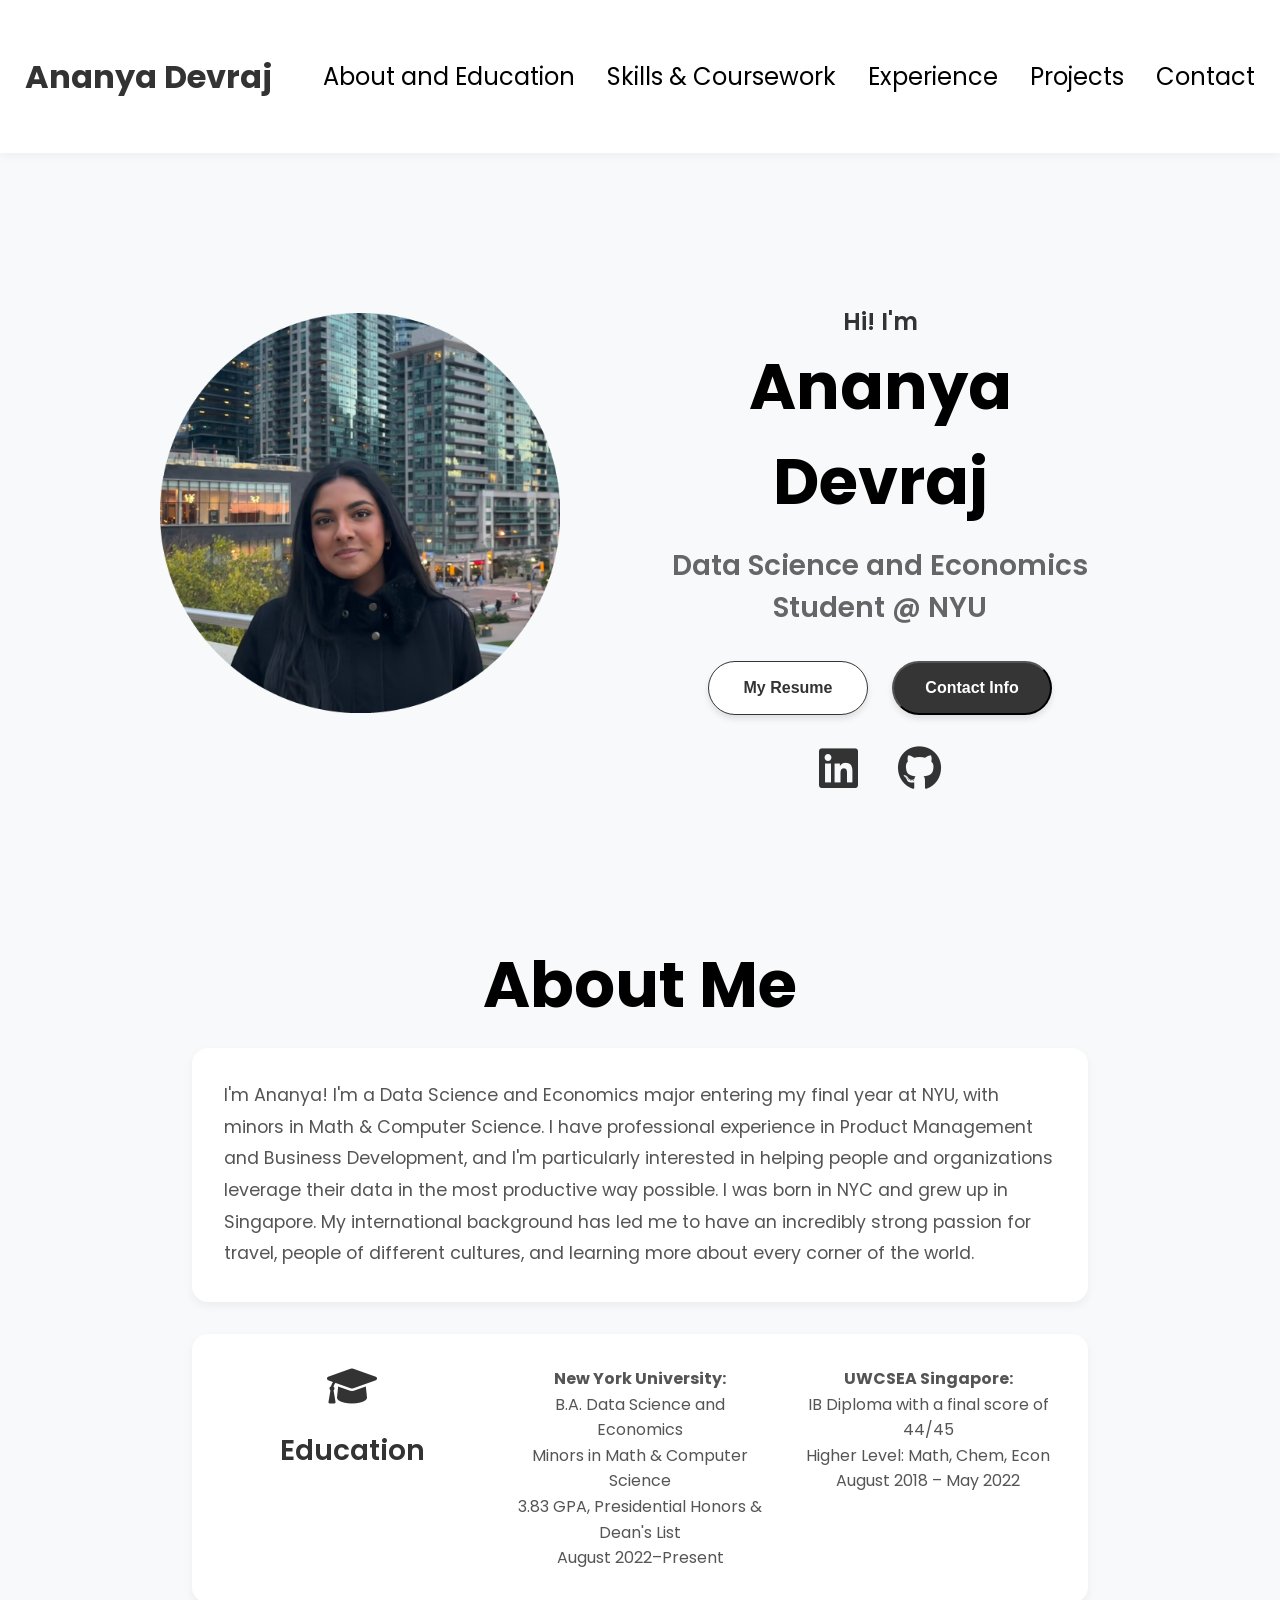
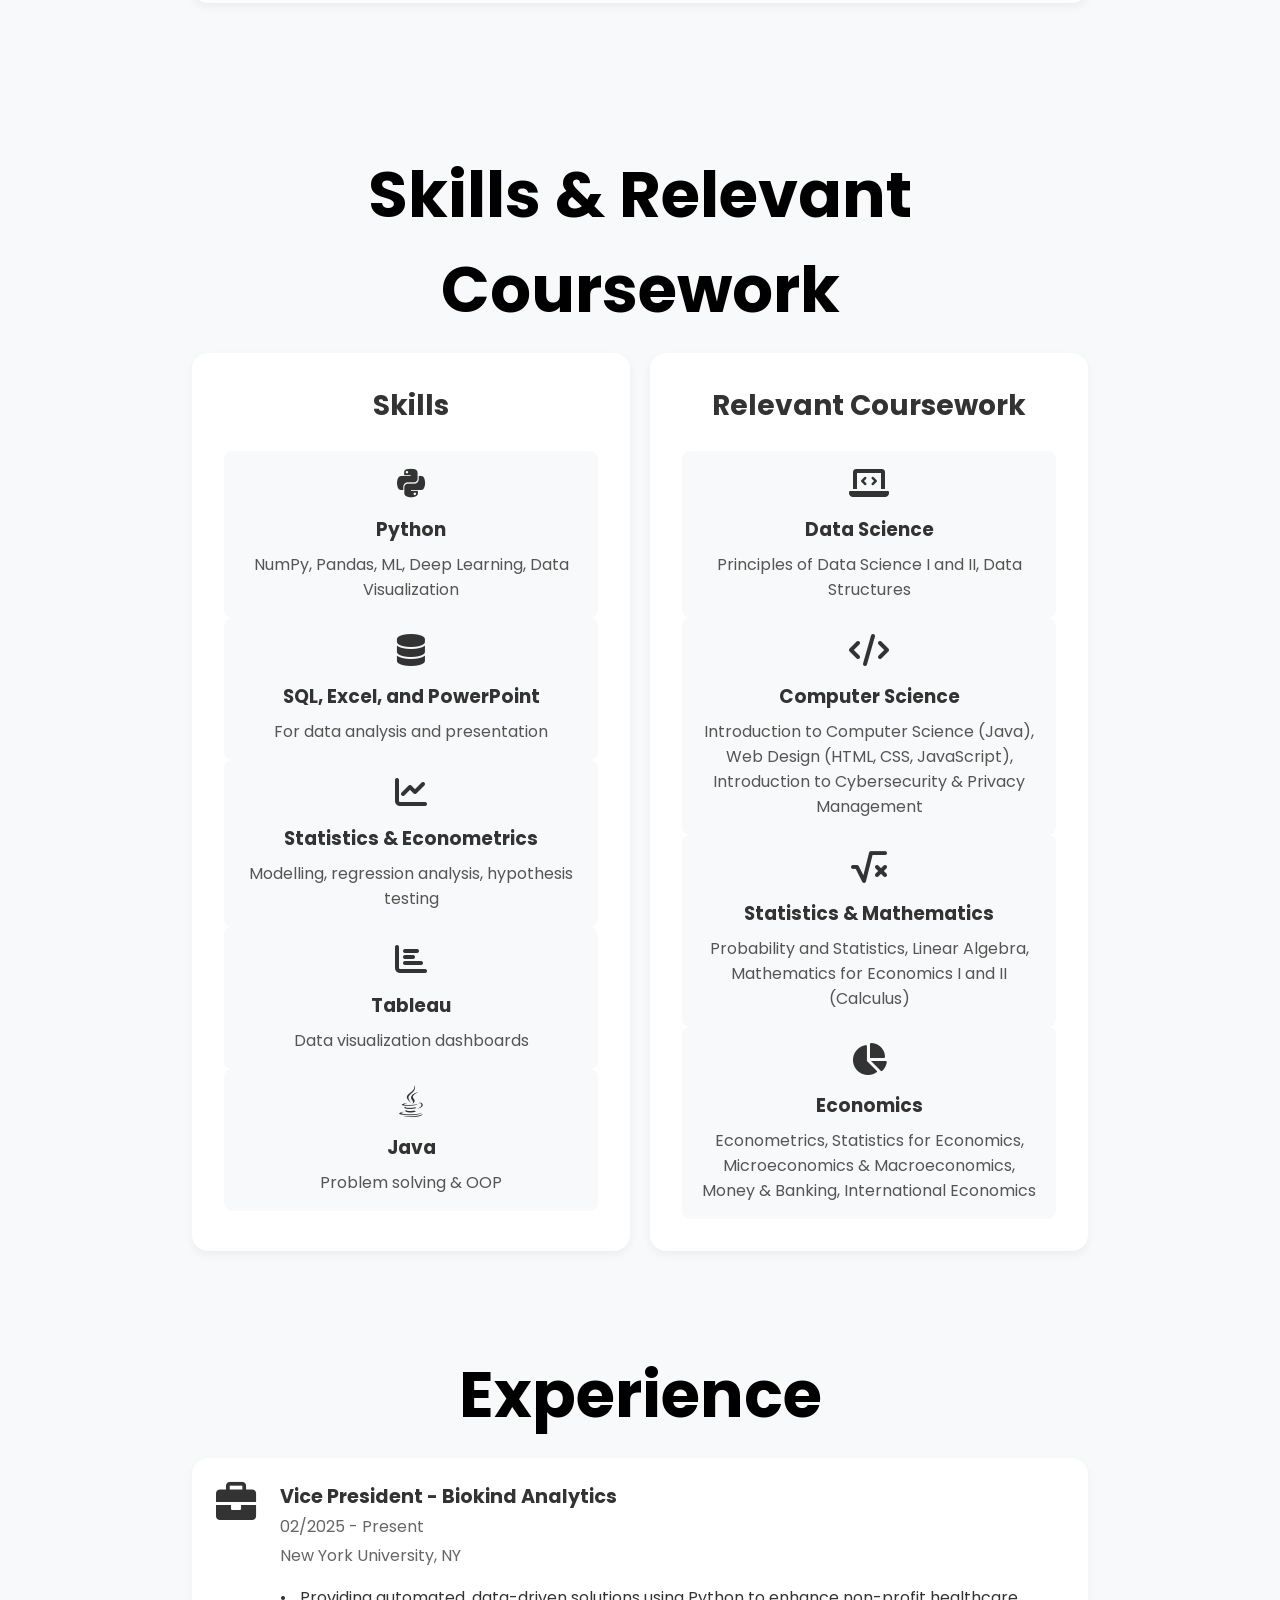
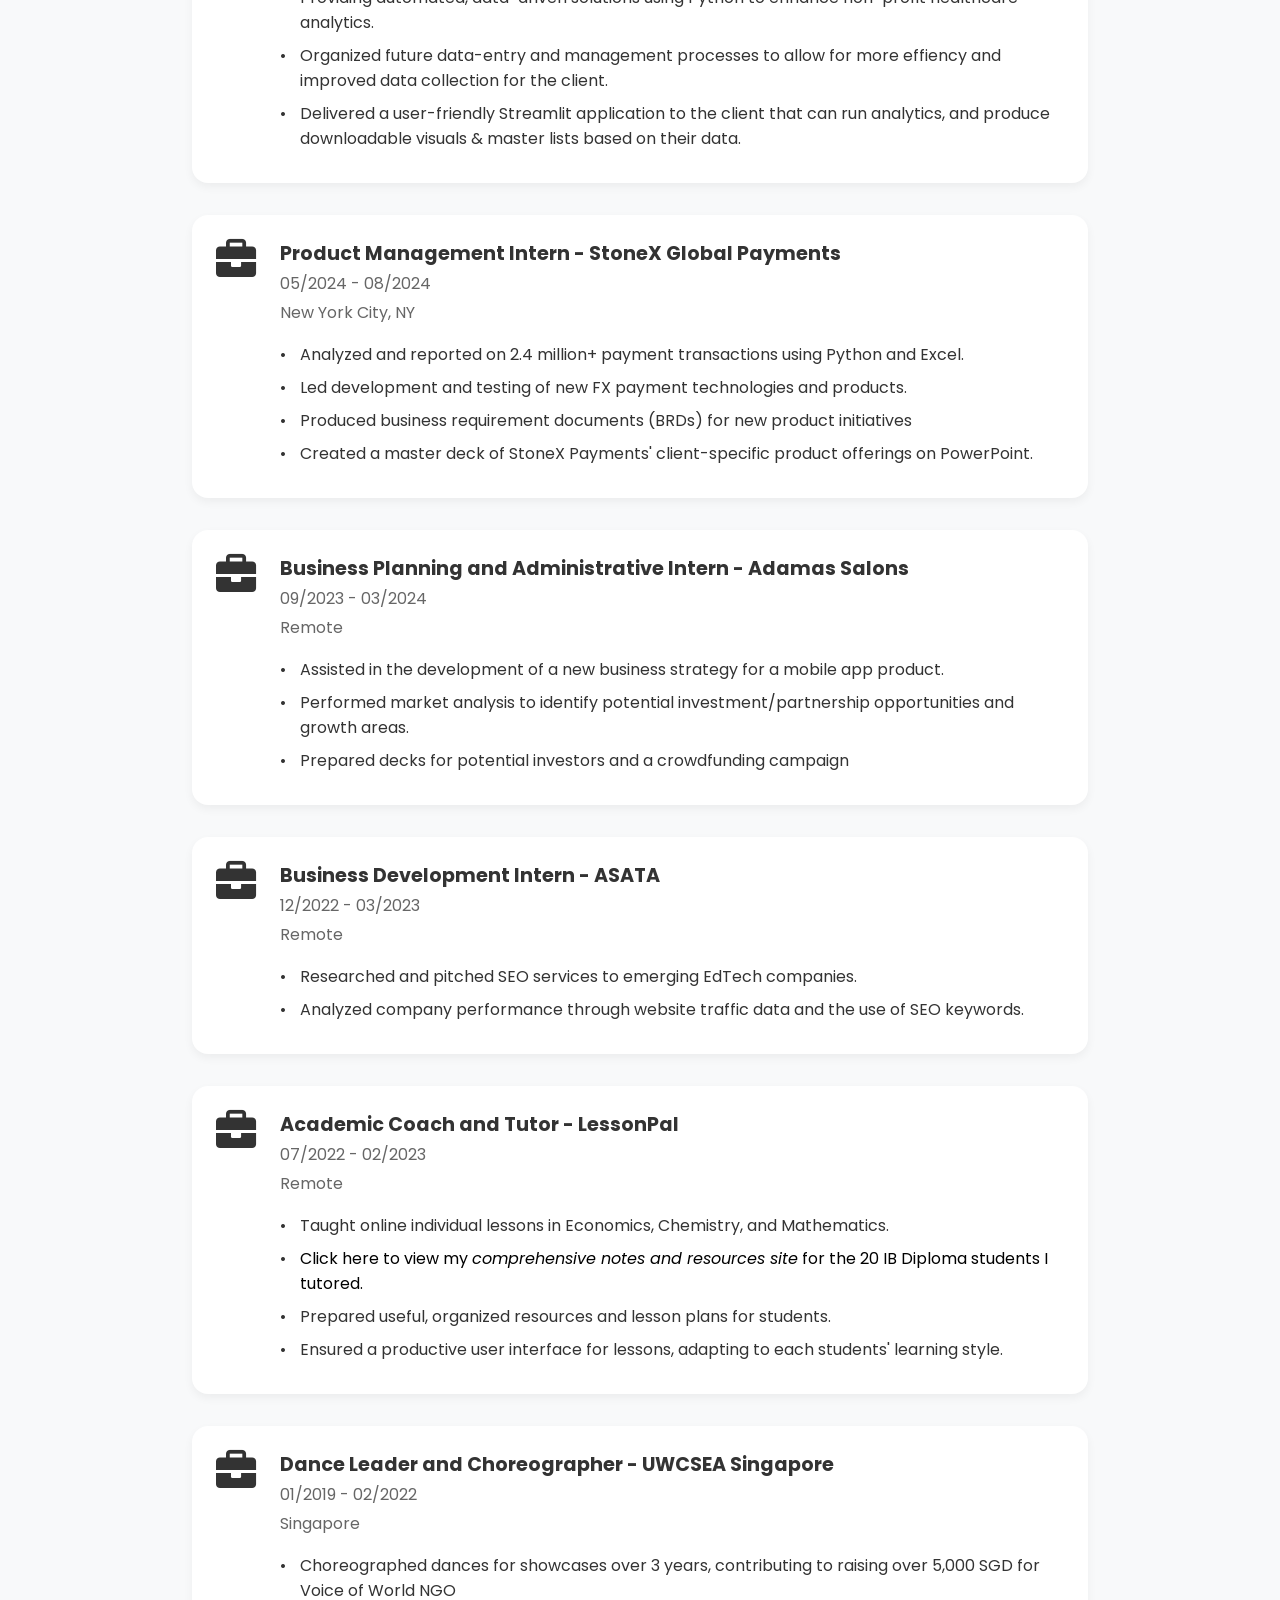
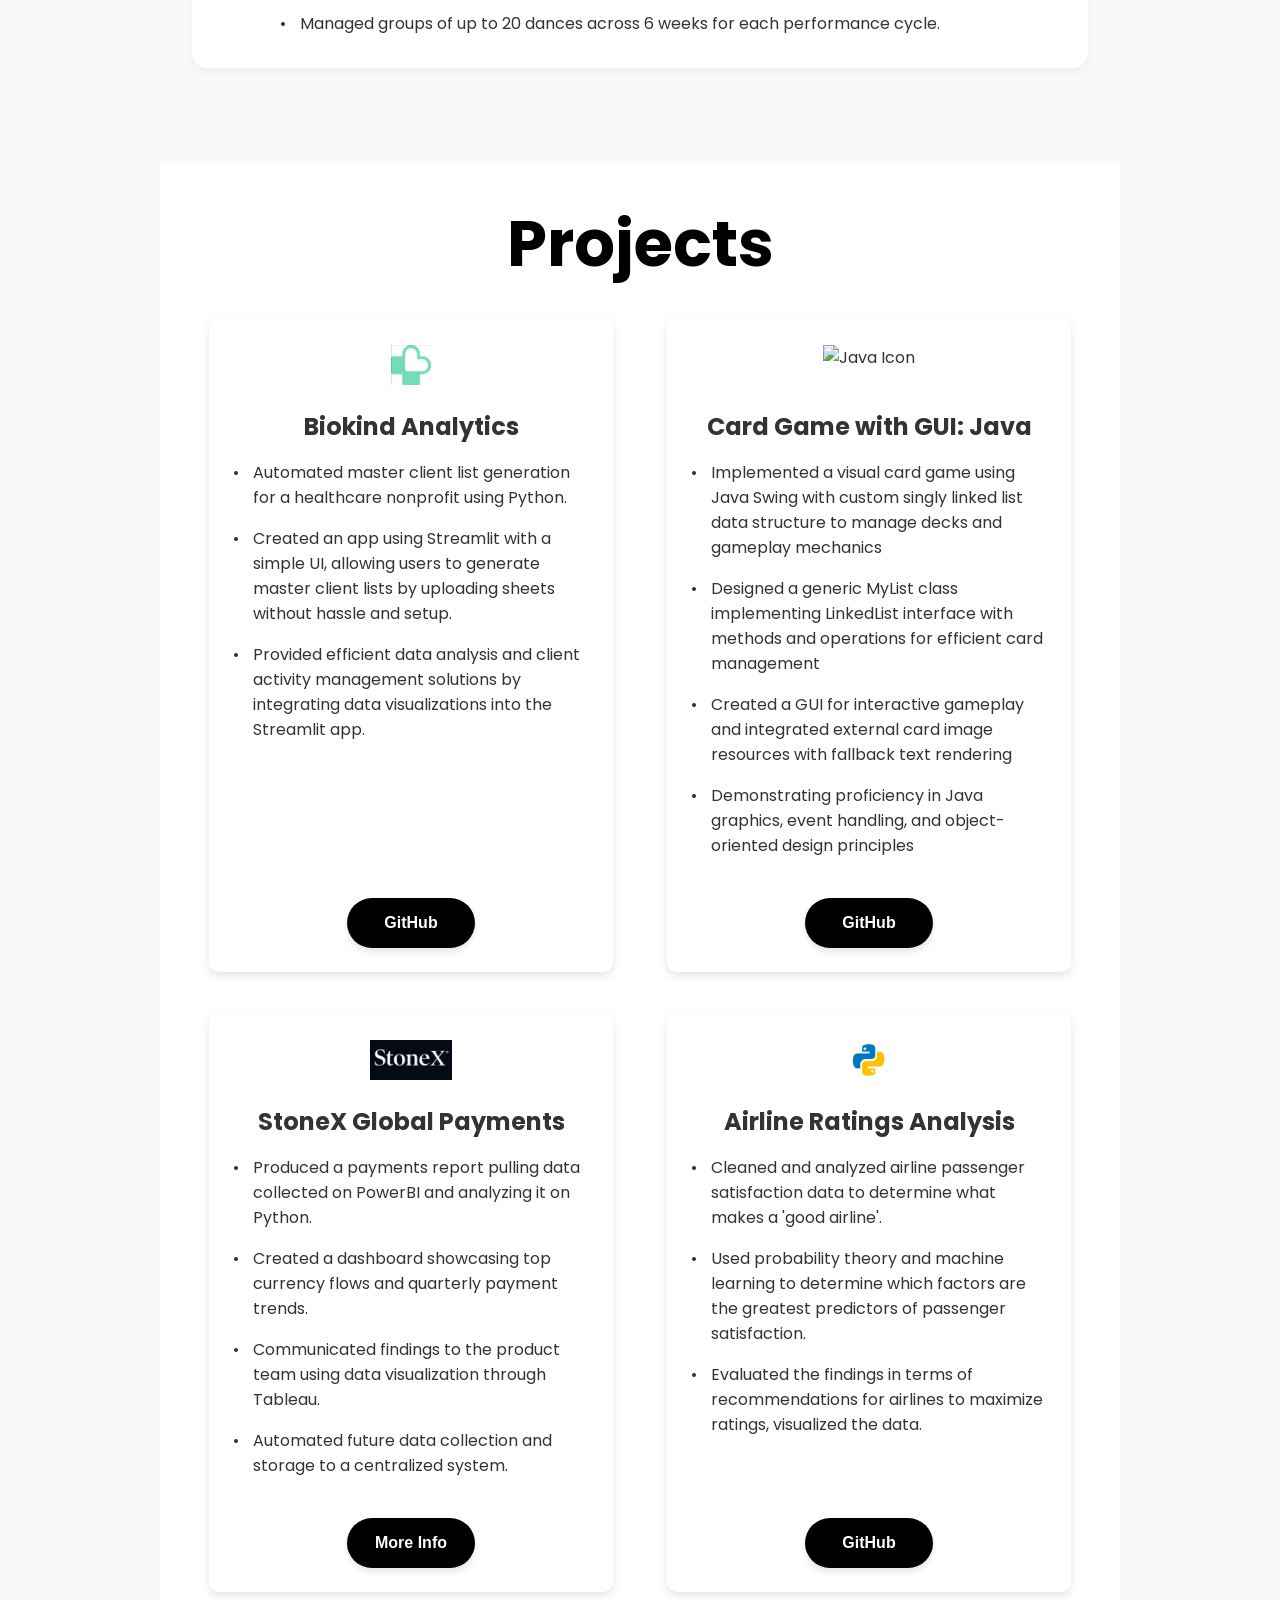
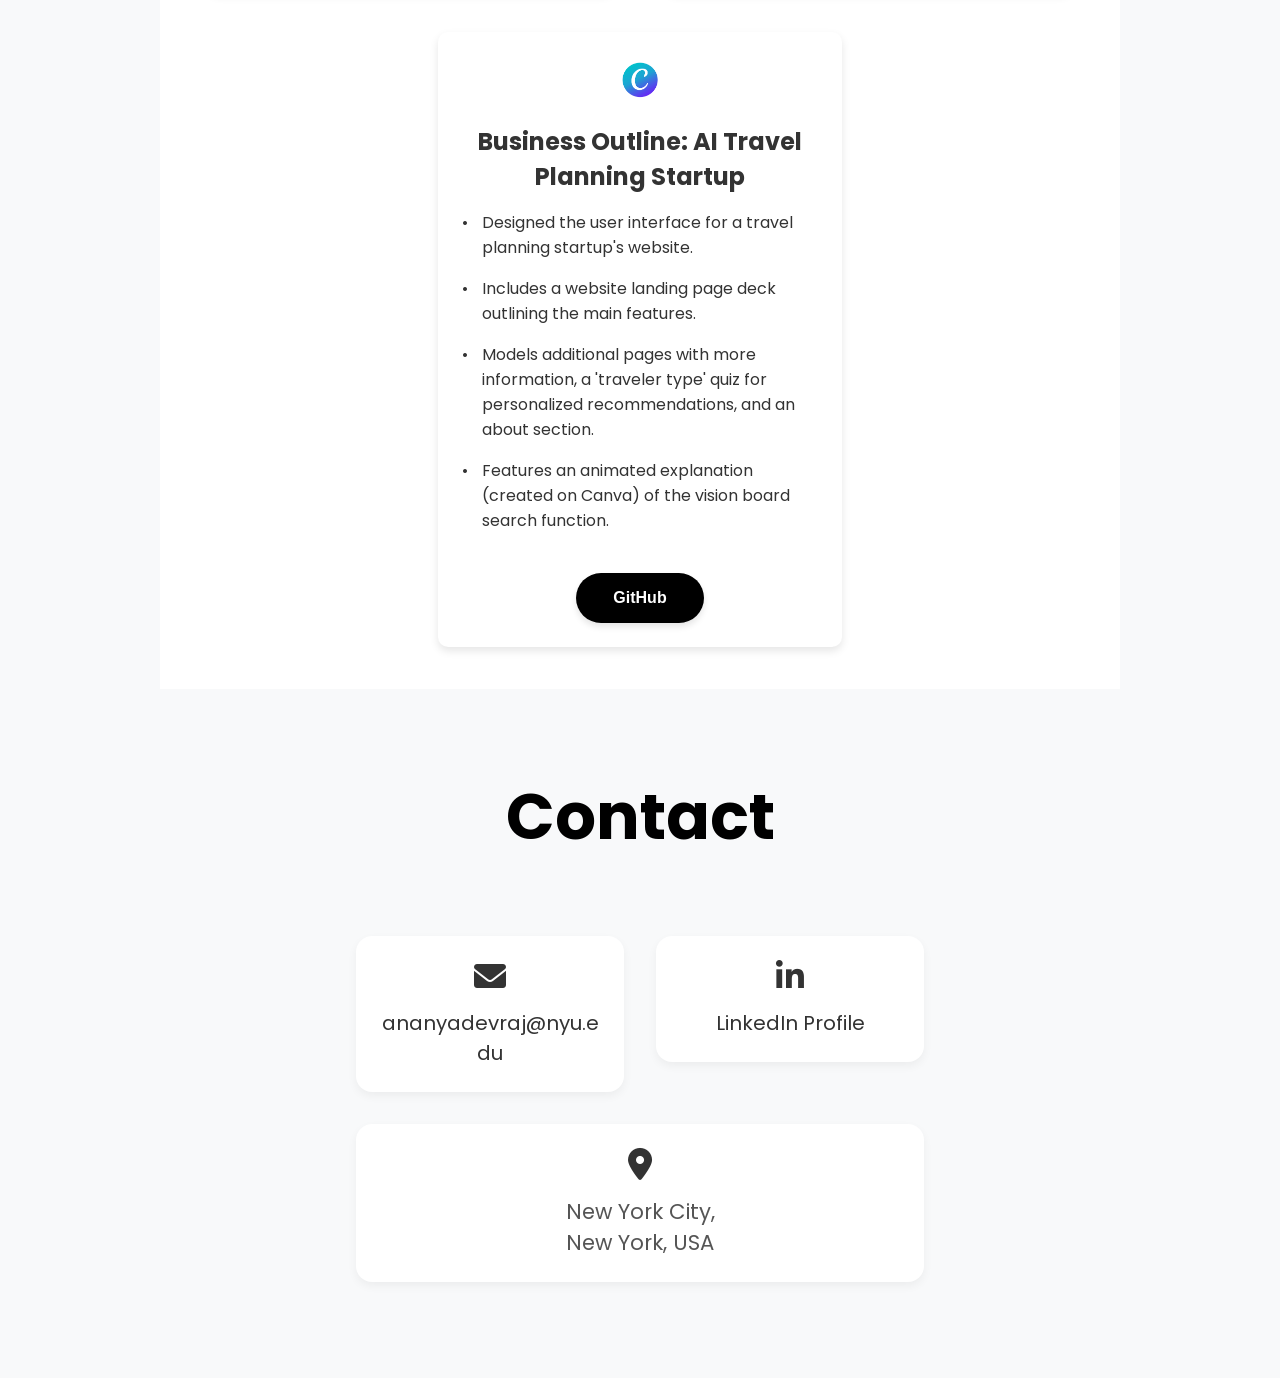
==== index.html @ de8846f2 "Update index.html" ====
<!DOCTYPE html>
<html lang="en">
<head>
    <meta charset="UTF-8">
    <meta name="viewport" content="width=device-width, initial-scale=1.0">
    <title>Ananya's Portfolio</title>
    <link rel="stylesheet" href="./style.css">
    <link rel="stylesheet" href="./mediaqueries.css">
    <link rel="stylesheet" href="https://cdnjs.cloudflare.com/ajax/libs/font-awesome/6.0.0/css/all.min.css">
</head>
<body>
    <nav id="desktop-nav">
        <div class="logo">Ananya Devraj</div>
        <div>
            <ul class="nav-links">
                <li><a href="#about" onclick="toggleMenu()">About and Education</a></li>
                <li><a href="#skills_coursework" onclick="toggleMenu()">Skills & Coursework</a></li>
                <li><a href="#experience" onclick="toggleMenu()">Experience</a></li>
                <li><a href="#projects" onclick="toggleMenu()">Projects</a></li>
                <li><a href="#contact" onclick="toggleMenu()">Contact</a></li>
            </ul>
        </div>
    </nav>
    <nav id="hamburgernav">
        <div class="logo">Ananya Devraj</div>
        <div class="hamburgermenu">
            <div class="hamburgericon" onclick="toggleMenu()">
                <span></span>
                <span></span>
                <span></span>
            </div>
            <div class="menulinks">
                <li><a href="#about" onclick="toggleMenu()">About and Education</a></li>
                <li><a href="#skills_coursework" onclick="toggleMenu()">Skills & Coursework</a></li>
                <li><a href="#experience" onclick="toggleMenu()">Experience</a></li>
                <li><a href="#projects" onclick="toggleMenu()">Projects</a></li>
                <li><a href="#contact" onclick="toggleMenu()">Contact</a></li>
            </div>
        </div>
    </nav>
    <section id="profile">
        <div class="section_pic-container">
            <img src="./assets/profile.png" alt="Ananya Devraj Profile Picture"/>
        </div>
        <div class="section_text">
            <p class="section_text_p1">
                <br />
                <br />
                Hi! I'm
            </p>
            <h1 class="title">Ananya Devraj</h1>
            <p class="section_text_p2">Data Science and Economics Student @ NYU</p>
            <div class="btn-container">
                <button class="btn btn-color-2" onclick="window.open('./assets/resume.pdf')">My Resume</button>
                <button class="btn btn-color-1" onclick="location.href='./#contact'">Contact Info</button>
            </div>
            <div id="socials-container">
                <a href="https://linkedin.com/in/ananyadevraj/" target="_blank">
                    <i class="fab fa-linkedin social-icon"></i>
                </a>
                <a href="https://github.com/ananyadevraj/" target="_blank">
                    <i class="fab fa-github social-icon"></i>
                </a>
            </div>
        </div>
    </section>
    <section id="about">
        <h1 class="title">About Me</h1>
        <div class="section-container about-container">
            <div class="about-text">
                <p>
                    I'm Ananya! I'm a Data Science and Economics major entering my final year at NYU, with minors in Math & Computer Science. I have professional experience in Product Management and Business Development, and I'm particularly interested in helping people and organizations leverage their data in the most productive way possible. I was born in NYC and grew up in Singapore. My international background has led me to have an incredibly strong passion for travel, people of different cultures, and learning more about every corner of the world.
                </p>
            </div>
        </div>

        <div class="section-container education-container">
            <div class="education-left">
                <i class="fas fa-graduation-cap education-icon"></i>
                <h3>Education</h3>
            </div>

            <div class="education-middle">
                <p>
                    <strong>New York University:</strong><br />
                    B.A. Data Science and Economics<br />
                    Minors in Math & Computer Science<br />
                    3.83 GPA, Presidential Honors & Dean's List<br />
                    August 2022–Present
                </p>
            </div>

            <div class="education-right">
                <p>
                    <strong>UWCSEA Singapore:</strong><br />
                    IB Diploma with a final score of 44/45<br />
                    Higher Level: Math, Chem, Econ<br />
                    August 2018 – May 2022
                </p>
            </div>
        </div>
    </section>
    <section id="skills_coursework">
        <h1 class="title">Skills & Relevant Coursework</h1>
        <div class="skills-details-container">
            <div class="skills-container">
                <h2 class="experience-sub-title">Skills</h2>
                <div class="article-container">
                    <article>
                        <div class="skill-item">
                            <i class="fab fa-python"></i>
                            <h3>Python</h3>
                            <p>NumPy, Pandas, ML, Deep Learning, Data Visualization</p>
                        </div>
                        <div class="skill-item">
                            <i class="fas fa-database"></i>
                            <h3>SQL, Excel, and PowerPoint</h3>
                            <p>For data analysis and presentation</p>
                        </div>
                        <div class="skill-item">
                            <i class="fas fa-chart-line"></i>
                            <h3>Statistics & Econometrics</h3>
                            <p>Modelling, regression analysis, hypothesis testing</p>
                        </div>
                        <div class="skill-item">
                            <i class="fas fa-chart-bar"></i>
                            <h3>Tableau</h3>
                            <p>Data visualization dashboards</p>
                        </div>
                        <div class="skill-item">
                            <i class="fab fa-java"></i>
                            <h3>Java</h3>
                            <p>Problem solving & OOP</p>
                        </div>
                    </article>
                </div>
            </div>
            <div class="coursework-container">
                <h2 class="experience-sub-title">Relevant Coursework</h2>
                <div class="article-container">
                    <article>
                        <div class="course-item">
                            <i class="fas fa-laptop-code"></i>
                            <h3>Data Science</h3>
                            <p>Principles of Data Science I and II, Data Structures</p>
                        </div>
                        <div class="course-item">
                            <i class="fas fa-code"></i>
                            <h3>Computer Science</h3>
                            <p>Introduction to Computer Science (Java), Web Design (HTML, CSS, JavaScript), Introduction to Cybersecurity & Privacy Management</p>
                        </div>
                        <div class="course-item">
                            <i class="fas fa-square-root-variable"></i>
                            <h3>Statistics & Mathematics</h3>
                            <p>Probability and Statistics, Linear Algebra, Mathematics for Economics I and II (Calculus)</p>
                        </div>
                        <div class="course-item">
                            <i class="fas fa-chart-pie"></i>
                            <h3>Economics</h3>
                            <p>Econometrics, Statistics for Economics, Microeconomics & Macroeconomics, Money & Banking, International Economics</p>
                        </div>
                    </article>
                </div>
            </div>
        </div>
    </section>
    <section id="experience">
        <h1 class="title">Experience</h1>
        <div class="experience-details">
            <i class="fas fa-briefcase experience-icon"></i>
            <div class="role">
                <p><strong>Vice President - Biokind Analytics</strong><br />
                    <span>02/2025 - Present</span>
                    <br /> <span>New York University, NY</span>
                </p>
                <ul>
                    <li>Providing automated, data-driven solutions using Python to enhance non-profit healthcare analytics.</li>
                    <li>Organized future data-entry and management processes to allow for more effiency and improved data collection for the client.</li>
                    <li>Delivered a user-friendly Streamlit application to the client that can run analytics, and produce downloadable visuals & master lists based on their data.</li>
                </ul>
            </div>
        </div>
        <div class="experience-details">
            <i class="fas fa-briefcase experience-icon"></i>
            <div class="role">
                <p><strong>Product Management Intern - StoneX Global Payments</strong><br />
                    <span>05/2024 - 08/2024</span>
                    <br /> <span>New York City, NY</span>
                </p>
                <ul>
                    <li>Analyzed and reported on 2.4 million+ payment transactions using Python and Excel.</li>
                    <li>Led development and testing of new FX payment technologies and products.</li>
                    <li>Produced business requirement documents (BRDs) for new product initiatives</li>
                    <li>Created a master deck of StoneX Payments' client-specific product offerings on PowerPoint. </li>
                </ul>
            </div>
        </div>
        <div class="experience-details">
            <i class="fas fa-briefcase experience-icon"></i>
            <div class="role">
                <p><strong>Business Planning and Administrative Intern - Adamas Salons</strong><br />
                    <span>09/2023 - 03/2024</span>
                    <br /> <span>Remote</span>
                </p>
                <ul>
                    <li>Assisted in the development of a new business strategy for a mobile app product.</li>
                    <li>Performed market analysis to identify potential investment/partnership opportunities and growth areas.</li>
                    <li>Prepared decks for potential investors and a crowdfunding campaign</li>
                </ul>
            </div>
        </div>
        <div class="experience-details">
            <i class="fas fa-briefcase experience-icon"></i>
            <div class="role">
                <p><strong>Business Development Intern - ASATA</strong><br />
                    <span>12/2022 - 03/2023</span>
                    <br /> <span>Remote</span>
                </p>
                <ul>
                    <li>Researched and pitched SEO services to emerging EdTech companies.</li>
                    <li>Analyzed company performance through website traffic data and the use of SEO keywords.</li>
                </ul>
            </div>
        </div>
        <div class="experience-details">
            <i class="fas fa-briefcase experience-icon"></i>
            <div class="role">
                <p><strong>Academic Coach and Tutor - LessonPal</strong><br />
                    <span>07/2022 - 02/2023</span>
                    <br /> <span>Remote</span>
                </p>
                <ul>
                    <li>Taught online individual lessons in Economics, Chemistry, and Mathematics.</li>
                    <li> <a href = "https://ananyasnotes.notion.site/dac488cbfb0144b6a37ce72c1f108817?v=66609fb7fe054059a4d435a022057919" target="_blank">Click here to view my <em>comprehensive notes and resources site</em> for the 20 IB Diploma students I tutored.</a> </li>
                    <li>Prepared useful, organized resources and lesson plans for students.</li>
                    <li>Ensured a productive user interface for lessons, adapting to each students' learning style.</li>
                </ul>
            </div>
        </div>
        <div class="experience-details">
            <i class="fas fa-briefcase experience-icon"></i>
            <div class="role">
                <p><strong>Dance Leader and Choreographer - UWCSEA Singapore</strong><br />
                    <span>01/2019 - 02/2022</span>
                    <br /> <span>Singapore</span>
                </p>
                <ul>
                    <li>Choreographed dances for showcases over 3 years, contributing to raising over 5,000 SGD for Voice of World NGO</li>
                    <li>Managed groups of up to 20 dances across 6 weeks for each performance cycle.</li>
                </ul>
            </div>
        </div>
    </section>
    <section id="projects">
        <h1 class="title">Projects</h1>
        <div class="projects-container">
            <div class="project-box">
                <img src="./assets/biokind.png" alt="Biokind Icon" class="icon"/>
                <h3>Biokind Analytics</h3>
                <ul>
                    <li>Automated master client list generation for a healthcare nonprofit using Python.</li>
                    <li>Created an app using Streamlit with a simple UI, allowing users to generate master client lists by uploading sheets without hassle and setup.</li>
                    <li>Provided efficient data analysis and client activity management solutions by integrating data visualizations into the Streamlit app.</li>
                </ul>
                <button class="btn github-btn" onclick="window.open('https://github.com/ananyadevraj/script_example')">GitHub</button>
            </div>
            <div class="project-box">
                <img src="./assets/" alt="Java Icon" class="icon"/>
                <h3>Card Game with GUI: Java</h3>
                <ul>
                    <li>Implemented a visual card game using Java Swing with custom singly linked list data structure to manage decks and gameplay mechanics</li>
                    <li>Designed a generic MyList class implementing LinkedList interface with methods and operations for efficient card management</li>
                    <li>Created a GUI for interactive gameplay and integrated external card image resources with fallback text rendering</li>
                    <li>Demonstrating proficiency in Java graphics, event handling, and object-oriented design principles</li>
                </ul>
                <button class="btn github-btn" onclick="window.open('https://github.com/ananyadevraj/java_project')">GitHub</button>
            </div>
            <div class="project-box">
                <img src="./assets/stonex.png" alt="StoneX Icon" class="icon"/>
                <h3>StoneX Global Payments</h3>
                <ul>
                    <li>Produced a payments report pulling data collected on PowerBI and analyzing it on Python.</li>
                    <li>Created a dashboard showcasing top currency flows and quarterly payment trends. </li>
                    <li>Communicated findings to the product team using data visualization through Tableau.</li>
                    <li>Automated future data collection and storage to a centralized system.</li>
                </ul>
                <button class="btn github-btn" onclick="window.open('https://www.stonex.com/en/payments/')">More Info</button>
            </div>
            <div class="project-box">
                <img src="./assets/python.png" alt="python Icon" class="icon"/>
                <h3>Airline Ratings Analysis</h3>
                <ul>
                    <li>Cleaned and analyzed airline passenger satisfaction data to determine what makes a 'good airline'.</li>
                    <li>Used probability theory and machine learning to determine which factors are the greatest predictors of passenger satisfaction.</li>
                    <li>Evaluated the findings in terms of recommendations for airlines to maximize ratings, visualized the data.</li>
                </ul>
                <button class="btn github-btn" onclick="window.open('https://github.com/ananyadevraj/project-1')">GitHub</button>
            </div>
            <div class="project-box">
                <img src="./assets/canva.png" alt="canva Icon" class="icon"/>
                <h3>Business Outline: AI Travel Planning Startup</h3>
                <ul>
                    <li>Designed the user interface for a travel planning startup's website. </li>
                    <li>Includes a website landing page deck outlining the main features.</li>
                    <li>Models additional pages with more information, a 'traveler type' quiz for personalized recommendations, and an about section.</li>
                    <li>Features an animated explanation (created on Canva) of the vision board search function.</li>
                </ul>
                <button class="btn github-btn" onclick="window.open('https://github.com/ananyadevraj/travel')">GitHub</button>
            </div>
        </div>
    </section>
    <section id="contact">
        <h1 class="title">Contact</h1>
        <div class="contact-container">
            <div class="contact-item">
                <i class="fas fa-envelope contact-icon"></i>
                <a href="mailto:ad6112@nyu.edu">ananyadevraj@nyu.edu</a>
            </div>
            <div class="contact-item">
                <i class="fab fa-linkedin-in contact-icon"></i>
                <a href="https://linkedin.com/in/ananyadevraj" target="_blank">LinkedIn Profile</a>
            </div>
            <div class="contact-item">
                <i class="fas fa-map-marker-alt contact-icon"></i>
                <p>New York City,<br> New York, USA</p>
            </div>
        </div>
    </section>
    <script src="script.js"></script>
    <script>
        document.addEventListener('DOMContentLoaded', function() {
            const hamburgerIcon = document.querySelector('.hamburgericon');
            const menuLinks = document.querySelector('.menulinks');
            
            hamburgerIcon.addEventListener('click', function() {
                hamburgerIcon.classList.toggle('open');
                menuLinks.classList.toggle('open');
            });
        });

        function toggleMenu() {
            const menuLinks = document.querySelector('.menulinks');
            const hamburgerIcon = document.querySelector('.hamburgericon');
            menuLinks.classList.toggle('open');
            hamburgerIcon.classList.toggle('open');
        }
    </script>
</body>
</html>
---- style.css ----
@import url('https://fonts.googleapis.com/css2?family=Poppins:ital,wght@0,100;0,200;0,300;0,400;0,500;0,600;0,700;0,800;0,900;1,100;1,200;1,300;1,400;1,500;1,600;1,700;1,800;1,900&display=swap');

/* general */

* {
    margin: 0;
    padding: 0;
    box-sizing: border-box;
}

body {
    font-family: "Poppins", sans-serif;
    background-color: #f8f9fa;
    color: #333;
}

html {
    scroll-behavior: smooth;
}

p {
    color: rgb(85, 85, 85);
}

/* transition */

a, 
.btn {
    transition: all 300ms ease;
}

/* desktop nav */

nav, 
.nav-links {
    display: flex;
}

nav {
    justify-content: space-around;
    align-items: center;
    height: 17vh;
    background-color: #fff;
    box-shadow: 0 2px 10px rgba(0, 0, 0, 0.05);
    position: sticky;
    top: 0;
    z-index: 1000;
}

.nav-links {
    gap: 2rem;
    list-style: none;
    font-size: 1.5rem;
}

a {
    color: black;
    text-decoration: none;
    text-decoration-color: white;
}

a:hover {
    color: grey;
    text-decoration: underline;
    text-underline-offset: 1rem;
    text-decoration-color: rgb(181, 181, 181);
}

.logo {
    font-size: 2rem;
    font-weight: 700;
}

.logo:hover {
    cursor: default;
}

/*hamburger menu for phone*/

#hamburgernav {
    display: none;
}

.hamburgermenu {
    position: relative;
    display: inline-block;
}

.hamburgericon {
    display: flex;
    flex-direction: column;
    justify-content: space-between;
    height: 24px;
    width: 30px;
    cursor: pointer;
}

.hamburgericon span {
    width: 100%;
    height: 2px;
    background-color: black;
    transition: all 0.3s ease-in-out;
}

.menulinks {
    position: absolute;
    top: 100%;
    right: 0%;
    background-color: white;
    width: fit-content;
    max-height: 0;
    overflow: hidden;
    transition: all 0.3s ease-in-out;
    box-shadow: 0 4px 10px rgba(0, 0, 0, 0.1);
    border-radius: 8px;
    z-index: 10;
}

.menulinks a {
    display: block;
    padding: 10px;
    text-align: center;
    font-size: 1.5rem;
    color: black;
    text-decoration: none;
    transition: all 0.3s ease-in-out;
}

.menulinks li {
    list-style: none;
}

.menulinks.open {
    max-height: 300px;
}

.hamburgericon.open span:first-child {
    transform: rotate(45deg) translate(10px, 5px);
}

.hamburgericon.open span:nth-child(2) {
    opacity: 0;
}

.hamburgericon.open span:last-child {
    transform: rotate(-45deg) translate(10px, -5px);
}

.hamburger-icon span:first-child {
    transform: none;
    opacity: 1;
}

/* sections */

section {
    height: auto;
    margin: 2rem 10rem;
    padding: 2rem;
    box-sizing: border-box;
}

.section-container {
    display: flex;
}

/* profile */

#profile {
    display: flex;
    justify-content: center;
    gap: 5rem;
    height: 80vh;
    background-color: #f8f9fa;
    margin: 0;
    padding: 0 10rem;
}

.section_pic-container {
    display: flex;
    height: 400px;
    width: 400px;
    margin: auto 0;
}

.section_text {
    align-self: center;
    text-align: center;
}

.section_text p {
    font-weight: 600;
}

.section_text_p1 {
    text-align: center;
    font-size: 1.5rem;
    color: #333;
}

.section_text_p2 {
    font-size: 1.75rem;
    margin-bottom: 1rem;
    color: #666;
}

.title {
    font-size: 4rem;
    text-align: center;
    padding-bottom: 0.5rem;
    margin-bottom: 0.5rem;
    color: #000;
}

#socials-container {
    display: flex;
    justify-content: center;
    margin-top: 2rem;
    gap: 2.5rem;
}

/* icons */

.icon {
    cursor: pointer;
    height: 2.5rem;
    display: inline-block;
    margin-bottom: 0.5rem;
}

.social-icon {
    font-size: 2.8rem;
    color: #333;
    transition: all 0.3s ease;
}

.social-icon:hover {
    color: #666;
    transform: translateY(-5px);
}

.experience-icon, .education-icon {
    font-size: 2.5rem;
    color: #333;
    margin-bottom: 1rem;
}

.contact-icon {
    font-size: 2rem;
    color: #333;
    margin-bottom: 1rem;
}

/* buttons */

.btn-container {
    display: flex;
    justify-content: center;
    gap: 1.5rem;
    margin-top: 2rem;
}

.btn {
    font-weight: 600;
    transition: all 300ms ease;
    padding: 1rem;
    width: 10rem;
    border-radius: 2rem;
    cursor: pointer;
    font-size: 1rem;
    box-shadow: 0 4px 6px rgba(0, 0, 0, 0.1);
}

.btn-color-1 {
    background: rgb(53, 53, 53);
    color: white;
}

.btn-color-1:hover {
    background: rgb(0, 0, 0);
    transform: translateY(-3px);
    box-shadow: 0 10px 20px rgba(0, 0, 0, 0.2);
}

.btn-color-2 {
    background: white;
    color: #333;
    border: rgb(53, 53, 53) 0.1rem solid;
}

.btn-color-2:hover {
    background: rgb(53, 53, 53);
    color: white;
    transform: translateY(-3px);
    box-shadow: 0 10px 20px rgba(0, 0, 0, 0.2);
    border: rgb(255, 255, 255) 0.1rem solid;
}

/* About section */

.about-container {
    flex-direction: column;
    margin-bottom: 2rem;
    background-color: white;
    padding: 2rem;
    border-radius: 1rem;
    box-shadow: 0 4px 10px rgba(0, 0, 0, 0.05);
    transition: transform 0.3s ease;
}

.about-container:hover {
    transform: translateY(-5px);
    box-shadow: 0 15px 30px rgba(0, 0, 0, 0.1);
}

.about-text p {
    line-height: 1.8;
    font-size: 1.1rem;
}

/* Education section */

.education-container {
    display: flex;
    justify-content: space-between;
    align-items: flex-start;
    gap: 2rem;
    max-width: 1000px;
    margin: 0 auto;
    margin-bottom: 3rem;
    padding: 2rem;
    background-color: white;
    border-radius: 1rem;
    box-shadow: 0 4px 10px rgba(0, 0, 0, 0.05);
    flex-wrap: wrap;
    transition: transform 0.3s ease;
}

.education-container:hover {
    transform: translateY(-5px);
    box-shadow: 0 15px 30px rgba(0, 0, 0, 0.1);
}

.education-left,
.education-middle,
.education-right {
    flex: 1;
    min-width: 200px;
    text-align: center;
}

.education-left {
    display: flex;
    flex-direction: column;
    align-items: center;
    gap: 0.5rem;
}

.education-left h3 {
    font-size: 1.75rem;
    font-weight: 600;
    color: #333;
}

.education-middle p,
.education-right p {
    color: rgb(85, 85, 85);
    line-height: 1.6;
}

/* Skills section */

.skills-details-container {
    display: flex;
    justify-content: space-between;
    gap: 20px;
    flex-wrap: wrap;
}

.skills-container,
.coursework-container {
    flex: 1;
    min-width: 300px;
    padding: 2rem;
    background: white;
    border-radius: 1rem;
    box-shadow: 0 4px 10px rgba(0, 0, 0, 0.05);
    transition: transform 0.3s ease;
}

.skills-container:hover,
.coursework-container:hover {
    transform: translateY(-5px);
    box-shadow: 0 15px 30px rgba(0, 0, 0, 0.1);
}

.article-container {
    display: flex;
    flex-direction: column;
    gap: 1.5rem;
}

.skill-item, .course-item {
    display: flex;
    flex-direction: column;
    align-items: center;
    text-align: center;
    padding: 1rem;
    border-radius: 0.5rem;
    background-color: #f8f9fa;
    transition: all 0.3s ease;
}

.skill-item:hover, .course-item:hover {
    transform: translateY(-5px);
    box-shadow: 0 10px 20px rgba(0, 0, 0, 0.1);
    background-color: #f0f0f0;
}

.skill-item i, .course-item i {
    font-size: 2rem;
    color: #333;
    margin-bottom: 1rem;
}

.skill-item h3, .course-item h3 {
    margin-bottom: 0.5rem;
    color: #333;
}

.experience-sub-title {
    font-size: 1.75rem;
    margin-bottom: 1.5rem;
    color: #333;
    text-align: center;
}

/* Experience section */

#experience {
    margin: 2rem 10rem;
    padding: 2rem;
    background-color: #f8f9fa;
}

.experience-details {
    display: flex;
    align-items: flex-start;
    margin-bottom: 2rem;
    padding: 1.5rem;
    border-radius: 1rem;
    background-color: white;
    box-shadow: 0 4px 10px rgba(0, 0, 0, 0.05);
    transition: all 0.3s ease;
}

.experience-details:hover {
    transform: translateY(-5px);
    box-shadow: 0 15px 30px rgba(0, 0, 0, 0.1);
    border-left: 4px solid #333;
}

.role {
    margin-left: 1.5rem;
    flex: 1;
}

.role p {
    font-size: 1.2rem;
    margin-bottom: 1rem;
}

.role p strong {
    color: #333;
}

.role span {
    font-size: 1rem;
    color: #666;
}

.role ul {
    list-style: none;
    padding: 0;
}

.role li {
    margin-bottom: 0.5rem;
    position: relative;
    padding-left: 20px;
}

.role li::before {
    content: '•';
    position: absolute;
    left: 0;
    color: #333;
}

/* Projects section */

#projects {
    padding: 2rem;
    background-color: #fff;
}

.projects-container {
    display: flex;
    flex-wrap: wrap;
    justify-content: space-around;
    gap: 20px;
}

.project-box {
    flex: 0 0 45%;
    max-width: 45%;
    padding: 1.5rem;
    margin: 10px;
    border-radius: 10px;
    box-shadow: 0 4px 8px rgba(0, 0, 0, 0.1);
    text-align: center;
    display: flex;
    flex-direction: column;
    align-items: center;
    background-color: white;
    transition: all 0.3s ease;
    border-top: 4px solid transparent;
}

.project-box:hover {
    transform: translateY(-10px);
    box-shadow: 0 15px 30px rgba(0, 0, 0, 0.1);
    border-top: 4px solid #333;
}

.project-box h3 {
    margin: 1rem 0;
    color: #333;
    font-size: 1.5rem;
}

.project-box ul {
    width: 100%;
    list-style: none;
    padding: 0;
    text-align: left;
    margin-bottom: 1.5rem;
}

.project-box li {
    margin-bottom: 1rem;
    position: relative;
    padding-left: 20px;
}

.project-box li::before {
    content: '•';
    position: absolute;
    left: 0;
    color: #333;
}

.project-icon {
    font-size: 3rem;
    margin-bottom: 1rem;
    color: #333;
    display: none; /* Hide Font Awesome icons for projects */
}

.github-btn {
    margin-top: auto;
    background-color: black;
    color: white;
    border: none;
    padding: 1rem;
    width: 8rem;
    border-radius: 2rem;
    font-weight: 600;
    transition: all 0.3s ease;
    box-shadow: 0 4px 6px rgba(0, 0, 0, 0.1);
}

.github-btn:hover {
    background-color: #333;
    transform: translateY(-3px);
    box-shadow: 0 10px 20px rgba(0, 0, 0, 0.2);
}

/* Contact section */

#contact {
    padding: 3rem 10rem;
    background-color: #f8f9fa;
    height: auto;
    min-height: 25rem;
}

#contact h1 {
    margin-bottom: 3rem;
}

.contact-container {
    display: flex;
    justify-content: space-around;
    align-items: stretch; /* Make all items the same height */
    flex-wrap: wrap;
    text-align: center;
    padding: 0 20px;
}

.contact-item {
    flex: 1;
    min-width: 200px;
    display: flex;
    flex-direction: column;
    align-items: center;
    font-size: 16pt;
    margin: 1rem;
    padding: 1.5rem;
    background-color: white;
    border-radius: 1rem;
    box-shadow: 0 4px 10px rgba(0, 0, 0, 0.05);
    transition: all 0.3s ease;
    height: 100%; /* Full height */
}

.contact-item:hover {
    transform: translateY(-5px);
    box-shadow: 0 15px 30px rgba(0, 0, 0, 0.1);
}

.contact-item a {
    color: #333;
    text-decoration: none;
    font-size: 1.25rem;
    transition: all 0.3s ease;
    word-break: break-word; /* Allow email to wrap if needed */
}

.contact-item a:hover {
    color: #666;
    text-decoration: none;
}
---- mediaqueries.css ----
@media (max-width: 768px) {
  body {
      font-size: 14px; 
  }

  section {
      margin: 1rem; 
      padding: 1rem; 
  }

  .title, .experience-sub-title {
      font-size: 2rem; 
  }

  .btn, .github-btn {
      width: 100%;
      padding: 12px;
      font-size: 1rem;
  }

  .icon {
      width: 35px;
      height: 35px;
  }
}
@media (max-width: 768px) {
  #desktop-nav {
      display: none;
  }

  #hamburgernav {
      display: flex; 
      padding: 0 1rem;
      align-items:right;
  }

  .hamburgermenu {
      display: flex;
      justify-content: space-between;
  }

  .menulinks {
      display: block; 
      position: static;
  }
}
@media (max-width: 768px) {
  #profile {
      flex-direction: column;
      align-items: center;
      height: auto;
  }

  .section_pic-container img {
      width: 95%;
      height: auto;
      align-items:center;
      margin-bottom: 0.5rem; 
  }

  .section_text {
      text-align: center;
  }

  #socials-container {
      justify-content: center;
      margin-top: 1rem;
  }
}

@media (max-width: 768px) {
  #experience {
      padding: 1rem; 
      margin: 0.5rem; 
  }

  .experience-details {
      flex-direction: column;
      align-items: center;
  }
}

@media (max-width: 768px) {
  #projects{
    width:100%;
  }
  .projects-container {
      flex-direction: column; 
  }

  .project-box {
    flex: none;
    max-width: none;
      width: 100%;
      margin: 10px 0; 
      text-align: center;
      box-shadow: none; 
  }
}

@media (max-width: 768px) {
  #contact {
      background-color: transparent;
      padding: 1rem;
  }

  .contact-container {
      flex-direction: column;
      align-items: center;
  }

  #contact h1 {
    margin-bottom:0.5rem;
  }

  .contact-item {
      width: 100%;
      text-align: center;
      margin: 10px 0; 
  }
  @media (max-width: 768px) {
    .skills-details-container {
        flex-direction: column;
    }

    .skills-container, .coursework-container {
        width: 100%;
    }
}
}

@media screen and (max-width: 1200px) {
    section {
        margin: 2rem 5rem;
    }
    
    #profile {
        padding: 0 5rem;
    }
    
    #contact {
        padding: 3rem 5rem;
    }
}

@media screen and (max-width: 992px) {
    .project-box {
        flex: 0 0 100%;
        max-width: 100%;
    }
    
    .section_text {
        padding: 2rem;
    }
}

@media screen and (max-width: 768px) {
    #desktop-nav {
        display: none;
    }
    
    #hamburgernav {
        display: flex;
        justify-content: space-between;
        align-items: center;
        padding: 0 2rem;
        height: 17vh;
        background-color: white;
        box-shadow: 0 2px 10px rgba(0, 0, 0, 0.05);
        position: sticky;
        top: 0;
        z-index: 1000;
    }
    
    section {
        margin: 2rem 1rem;
    }
    
    #profile {
        padding: 0 1rem;
    }
    
    #contact {
        padding: 3rem 1rem;
    }
    
    .title {
        font-size: 3rem;
    }
    
    .section_text_p2 {
        font-size: 1.5rem;
    }
}
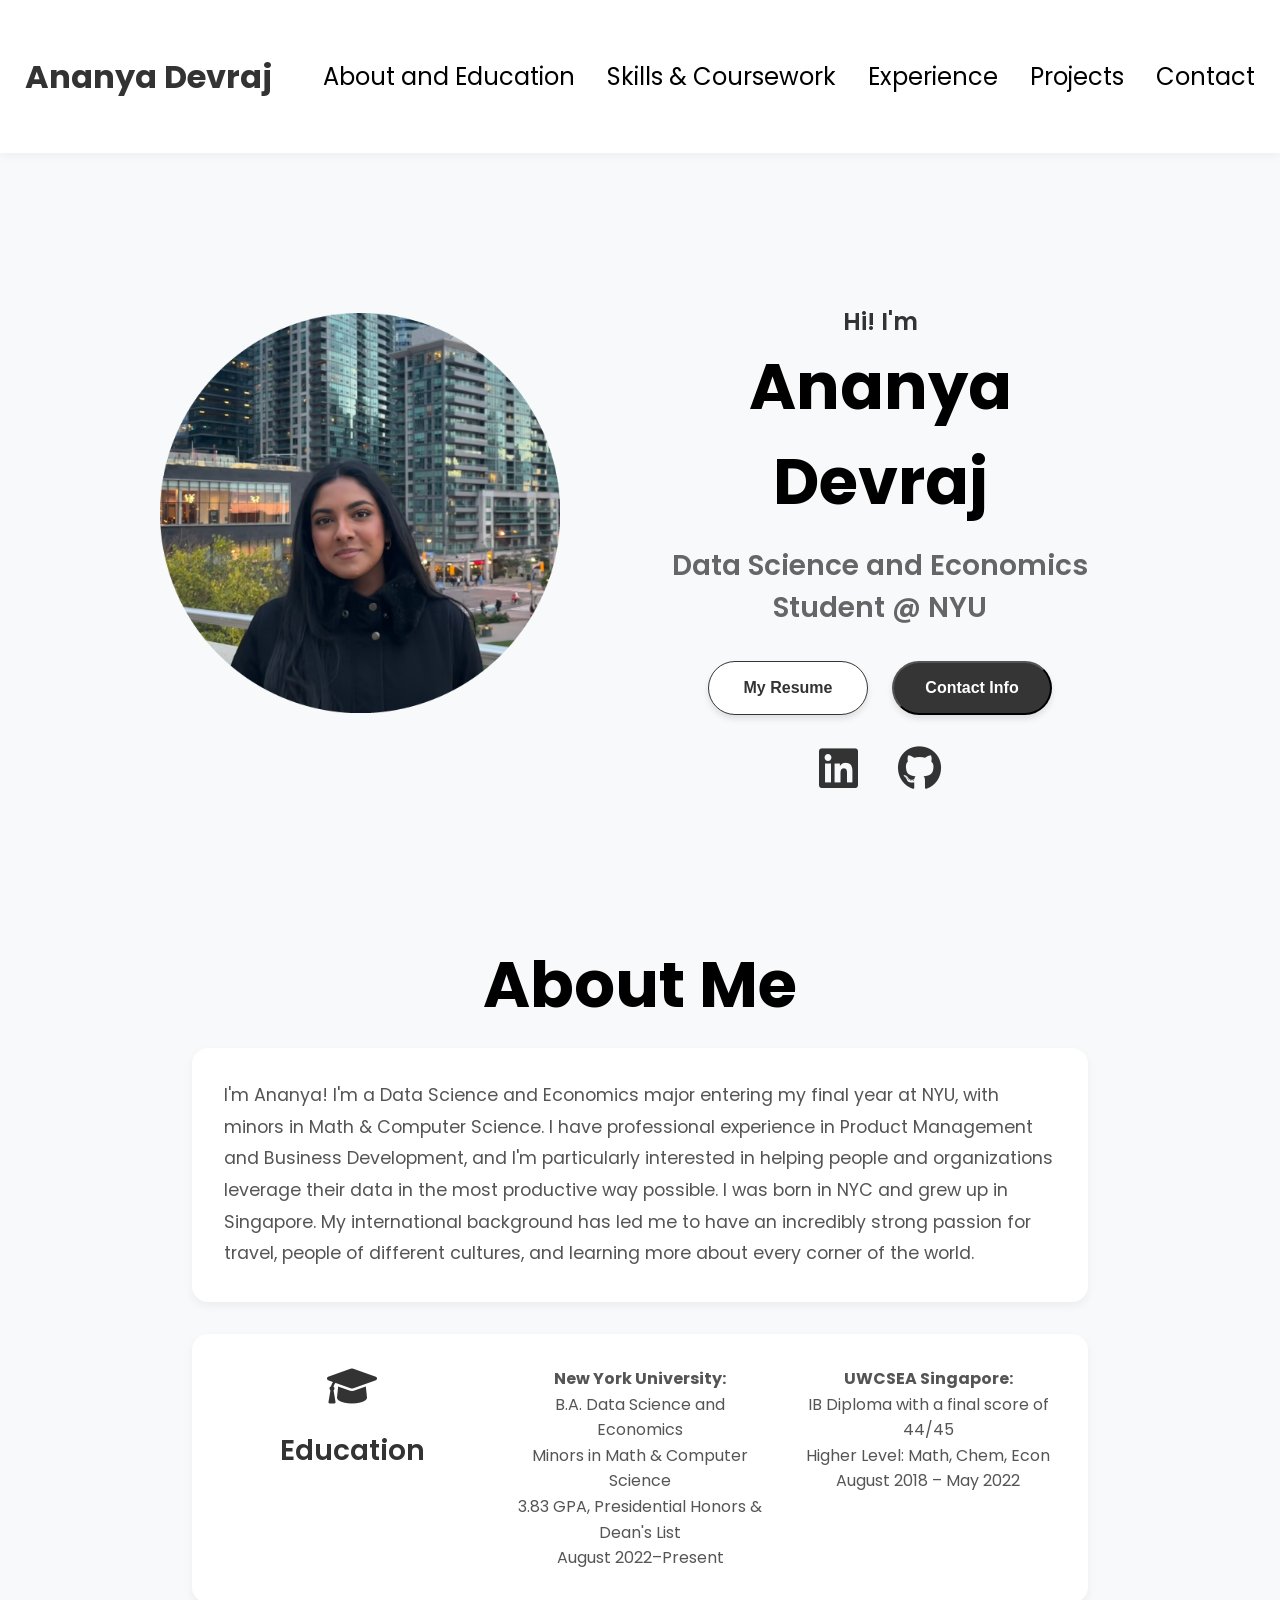
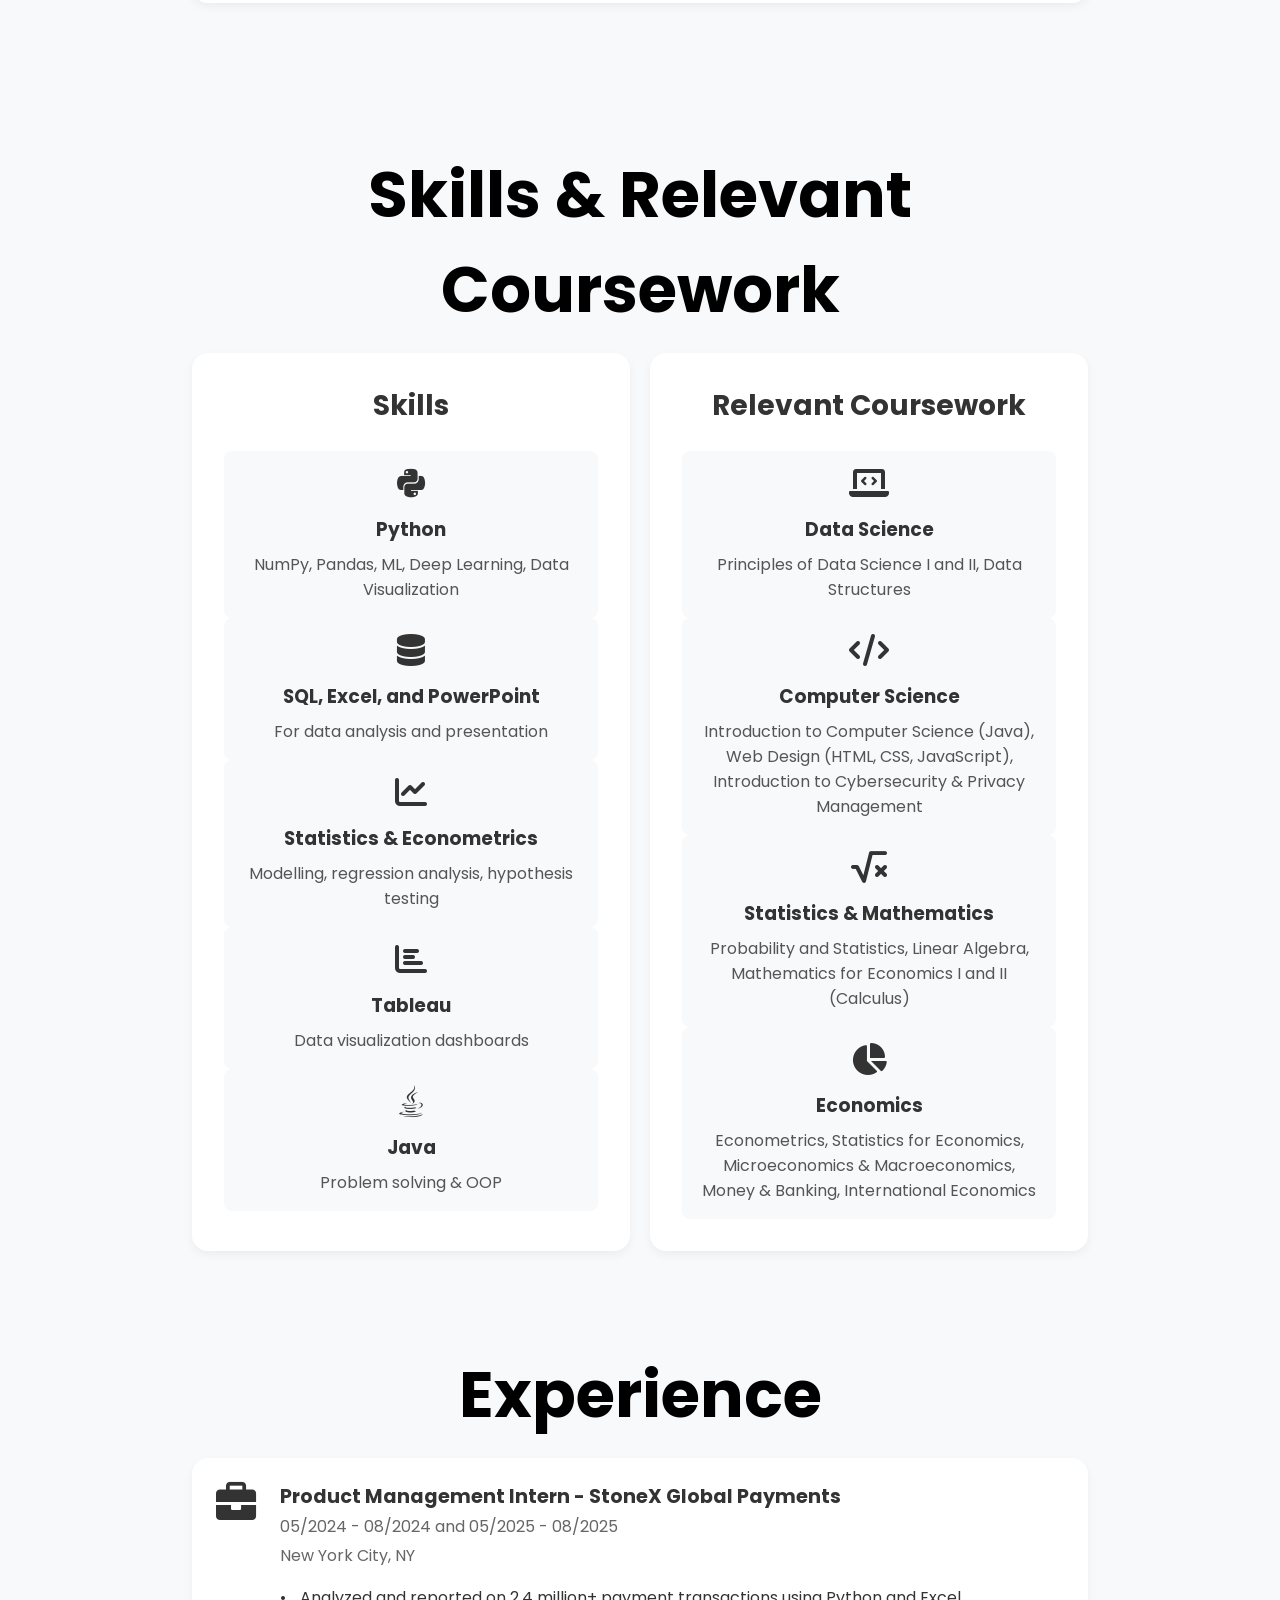
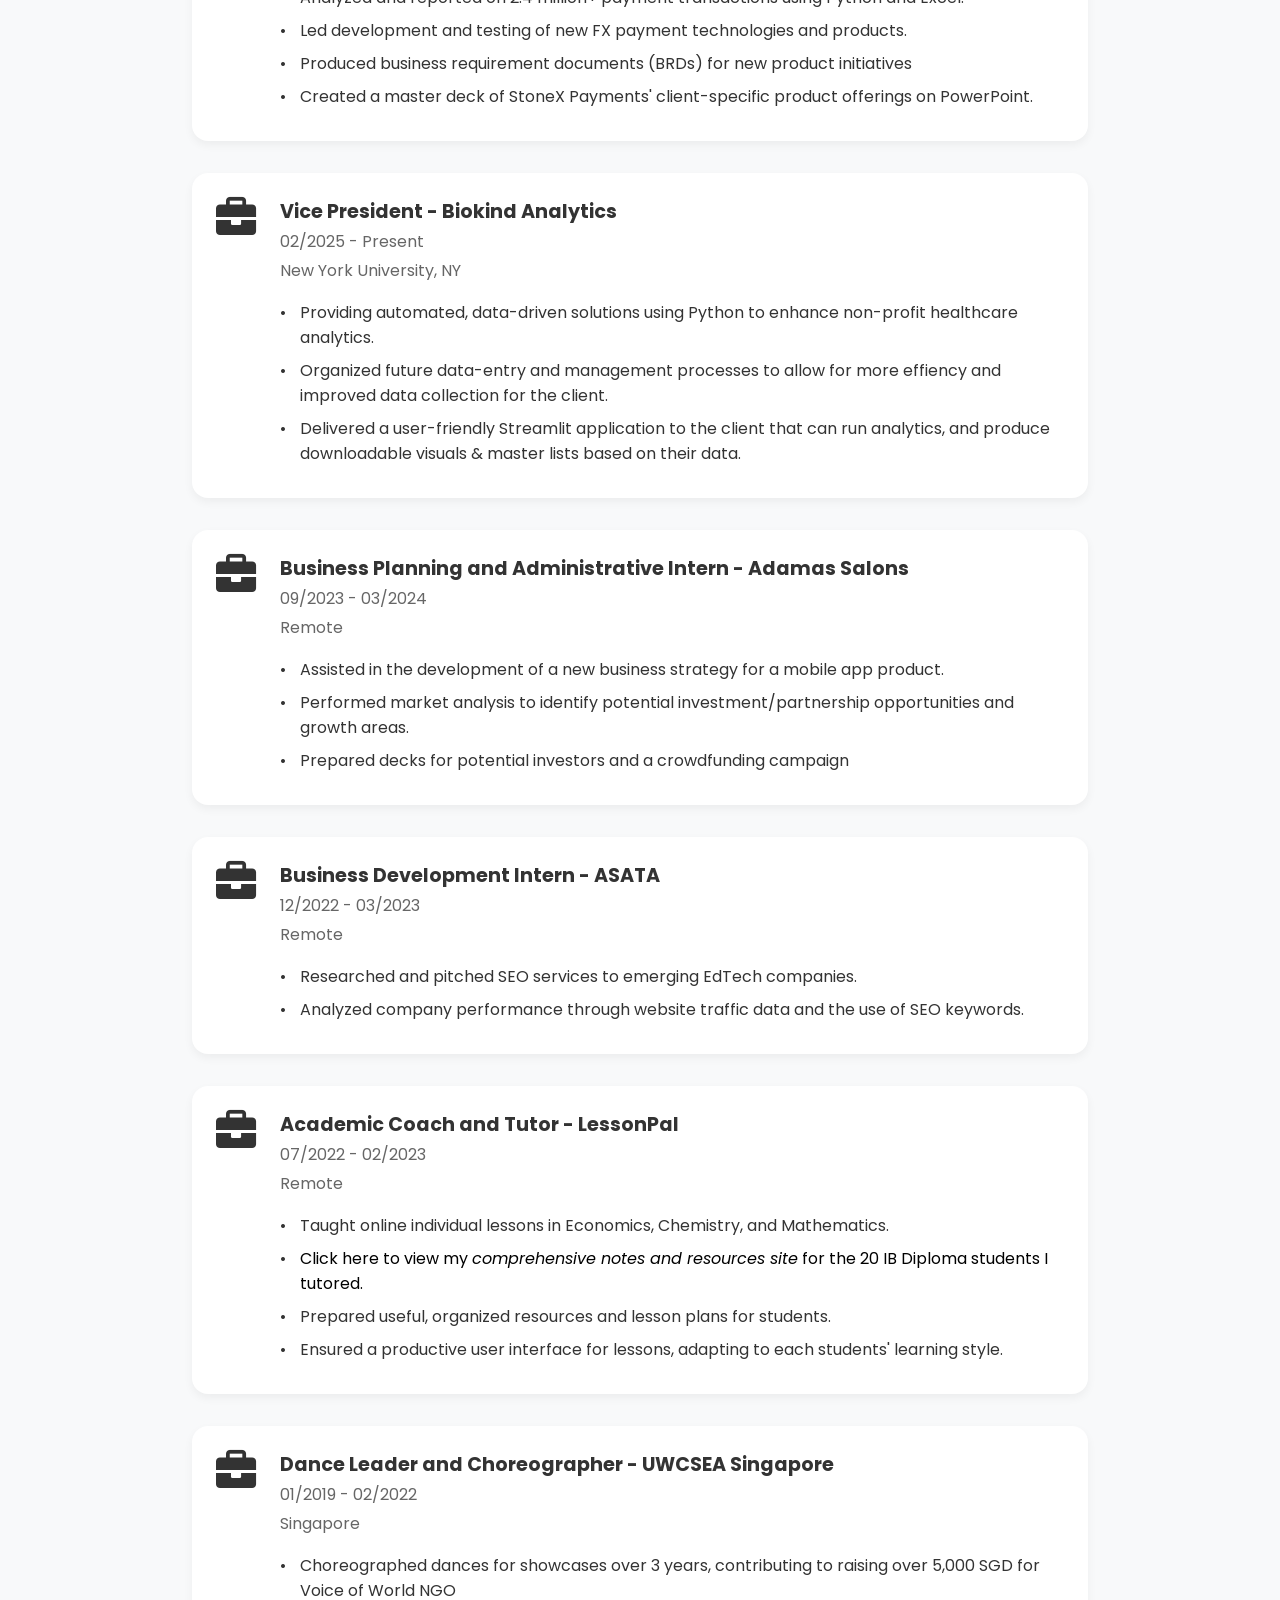
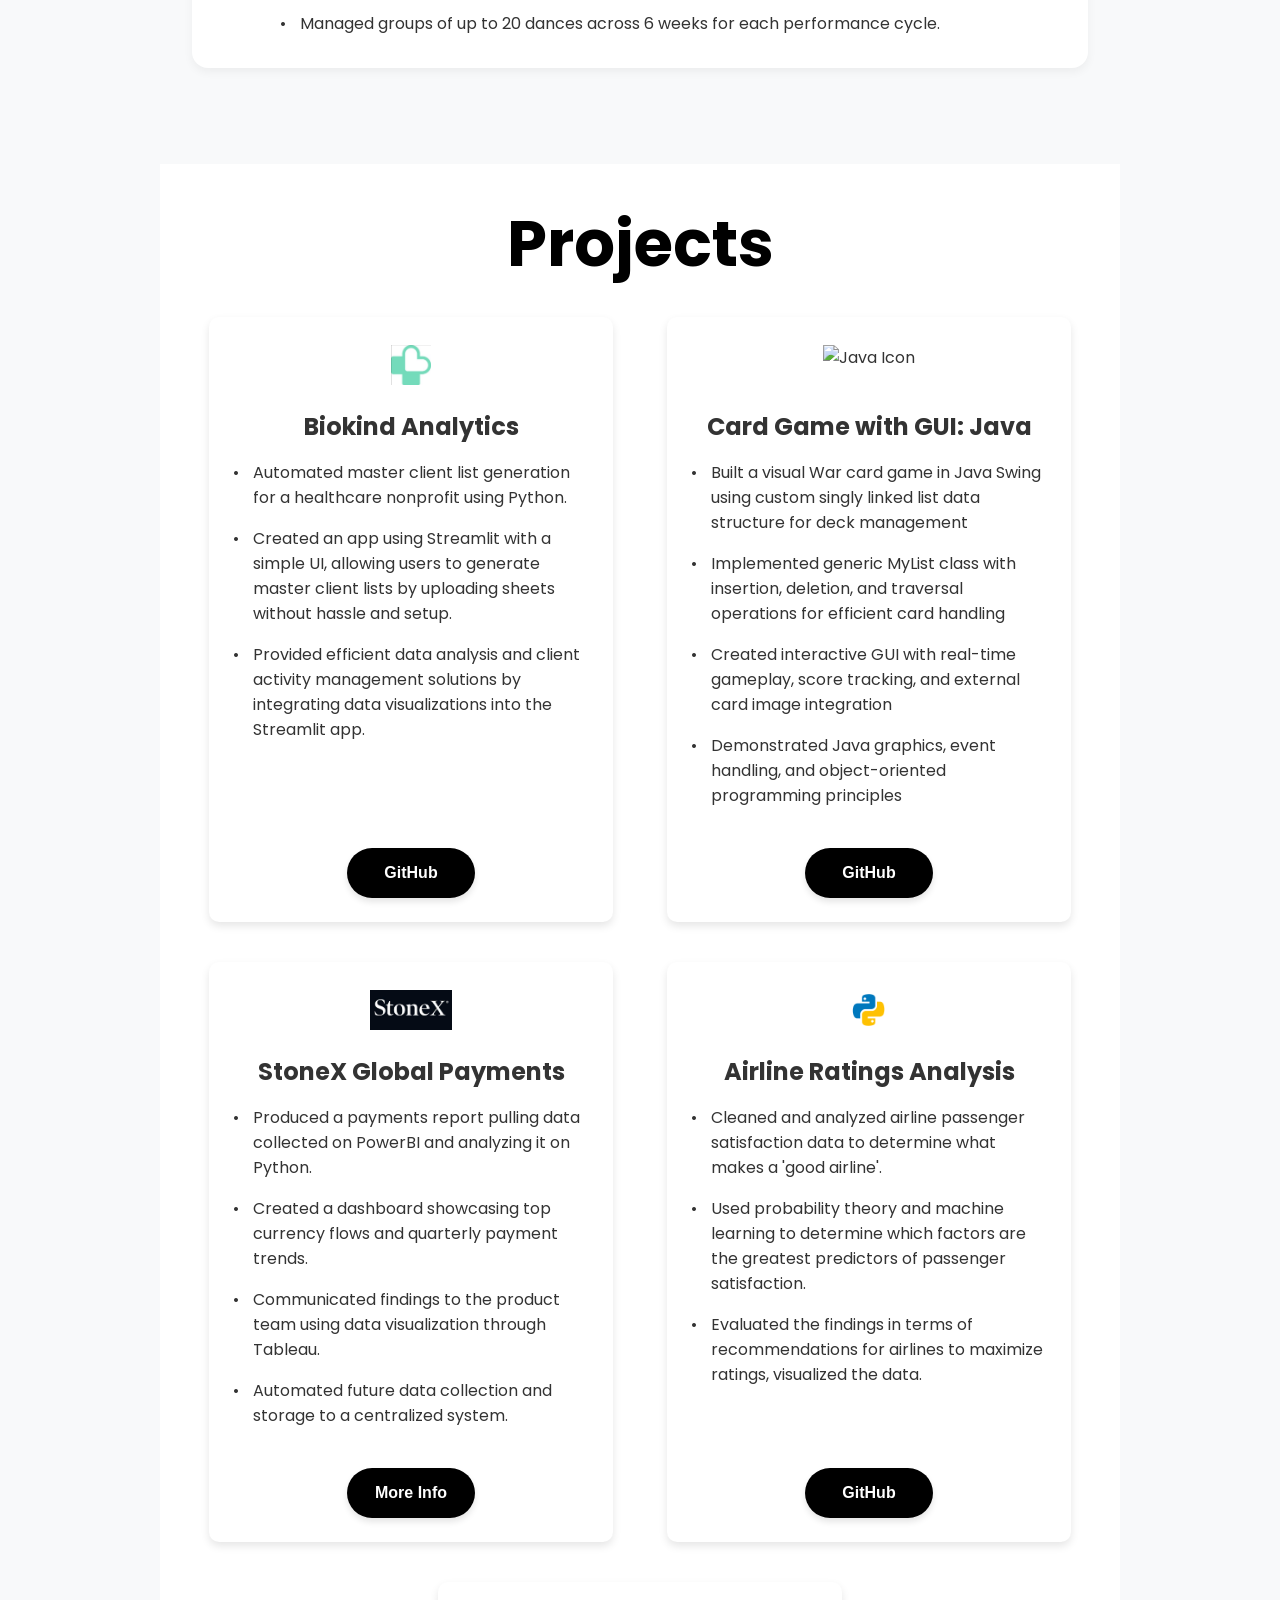
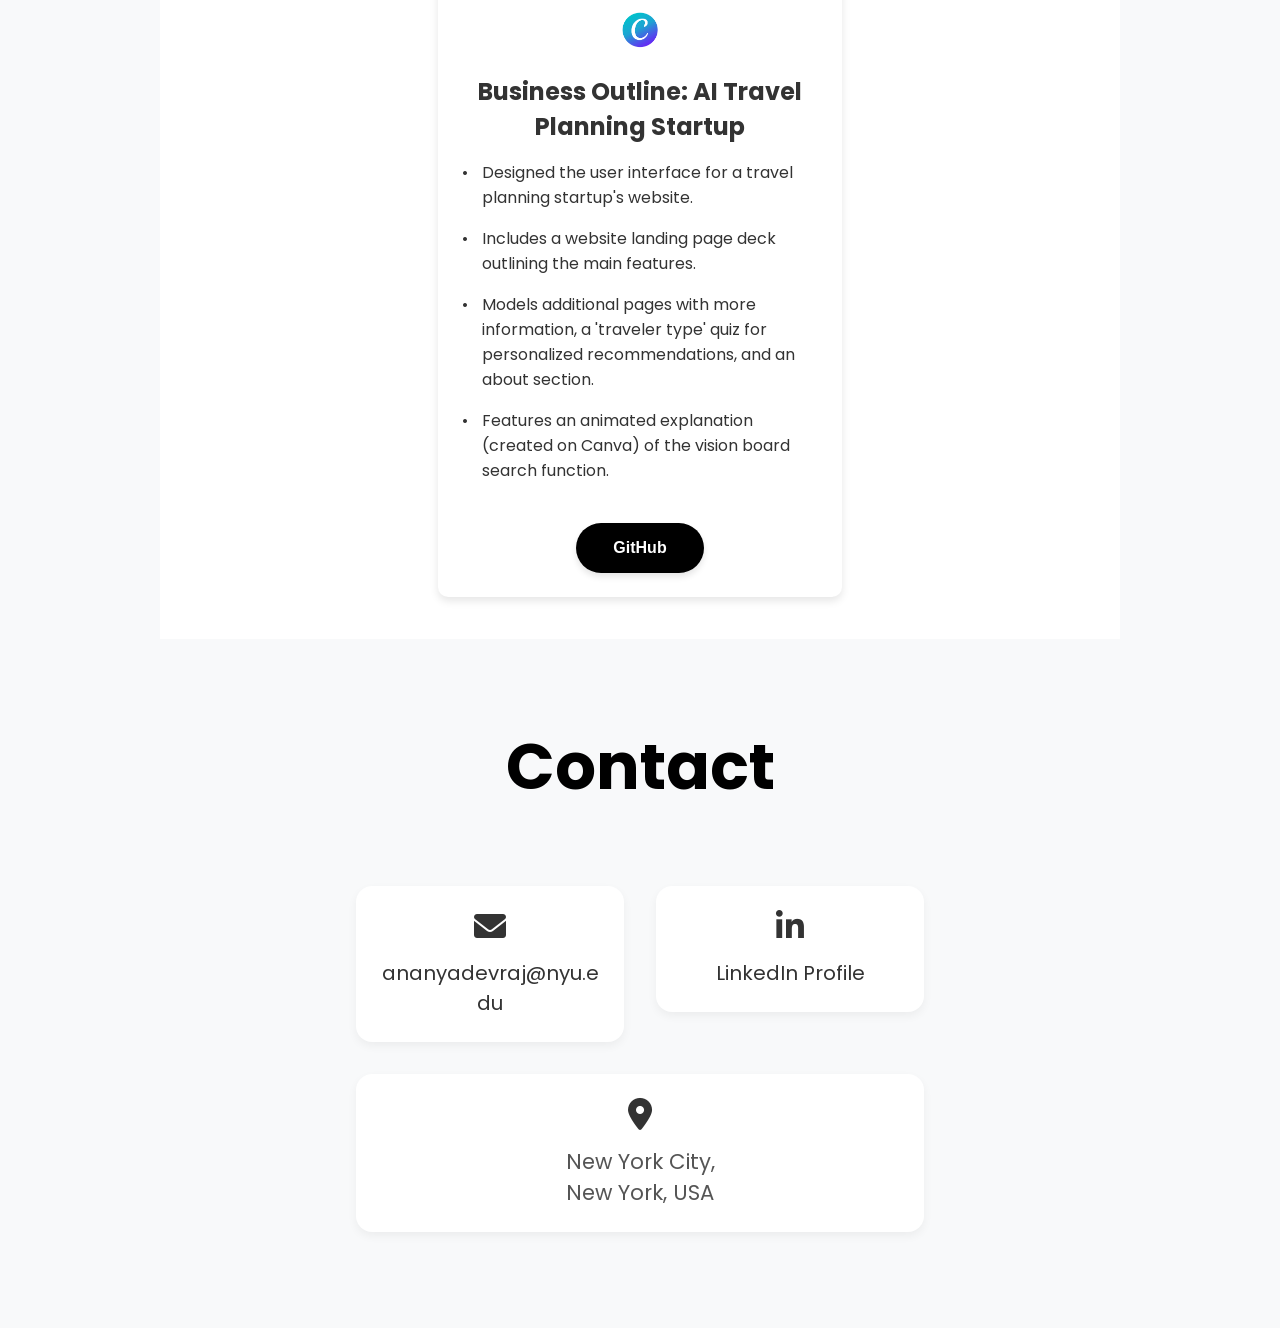
==== commit 0ba6272a: "Update index.html" ====
--- a/index.html
+++ b/index.html
@@ -166,25 +166,11 @@
     </section>
     <section id="experience">
         <h1 class="title">Experience</h1>
-        <div class="experience-details">
-            <i class="fas fa-briefcase experience-icon"></i>
-            <div class="role">
-                <p><strong>Vice President - Biokind Analytics</strong><br />
-                    <span>02/2025 - Present</span>
-                    <br /> <span>New York University, NY</span>
-                </p>
-                <ul>
-                    <li>Providing automated, data-driven solutions using Python to enhance non-profit healthcare analytics.</li>
-                    <li>Organized future data-entry and management processes to allow for more effiency and improved data collection for the client.</li>
-                    <li>Delivered a user-friendly Streamlit application to the client that can run analytics, and produce downloadable visuals & master lists based on their data.</li>
-                </ul>
-            </div>
-        </div>
-        <div class="experience-details">
+          <div class="experience-details">
             <i class="fas fa-briefcase experience-icon"></i>
             <div class="role">
                 <p><strong>Product Management Intern - StoneX Global Payments</strong><br />
-                    <span>05/2024 - 08/2024</span>
+                    <span>05/2024 - 08/2024 and 05/2025 - 08/2025</span>
                     <br /> <span>New York City, NY</span>
                 </p>
                 <ul>
@@ -198,6 +184,20 @@
         <div class="experience-details">
             <i class="fas fa-briefcase experience-icon"></i>
             <div class="role">
+                <p><strong>Vice President - Biokind Analytics</strong><br />
+                    <span>02/2025 - Present</span>
+                    <br /> <span>New York University, NY</span>
+                </p>
+                <ul>
+                    <li>Providing automated, data-driven solutions using Python to enhance non-profit healthcare analytics.</li>
+                    <li>Organized future data-entry and management processes to allow for more effiency and improved data collection for the client.</li>
+                    <li>Delivered a user-friendly Streamlit application to the client that can run analytics, and produce downloadable visuals & master lists based on their data.</li>
+                </ul>
+            </div>
+        </div>
+        <div class="experience-details">
+            <i class="fas fa-briefcase experience-icon"></i>
+            <div class="role">
                 <p><strong>Business Planning and Administrative Intern - Adamas Salons</strong><br />
                     <span>09/2023 - 03/2024</span>
                     <br /> <span>Remote</span>
@@ -267,11 +267,12 @@
             <div class="project-box">
                 <img src="./assets/" alt="Java Icon" class="icon"/>
                 <h3>Card Game with GUI: Java</h3>
-                <ul>
-                    <li>Implemented a visual card game using Java Swing with custom singly linked list data structure to manage decks and gameplay mechanics</li>
-                    <li>Designed a generic MyList class implementing LinkedList interface with methods and operations for efficient card management</li>
-                    <li>Created a GUI for interactive gameplay and integrated external card image resources with fallback text rendering</li>
-                    <li>Demonstrating proficiency in Java graphics, event handling, and object-oriented design principles</li>
+                
+                <ul>
+                  <li>Built a visual War card game in Java Swing using custom singly linked list data structure for deck management</li>
+                  <li>Implemented generic MyList class with insertion, deletion, and traversal operations for efficient card handling</li>
+                  <li>Created interactive GUI with real-time gameplay, score tracking, and external card image integration</li>
+                  <li>Demonstrated Java graphics, event handling, and object-oriented programming principles</li>
                 </ul>
                 <button class="btn github-btn" onclick="window.open('https://github.com/ananyadevraj/java_project')">GitHub</button>
             </div>
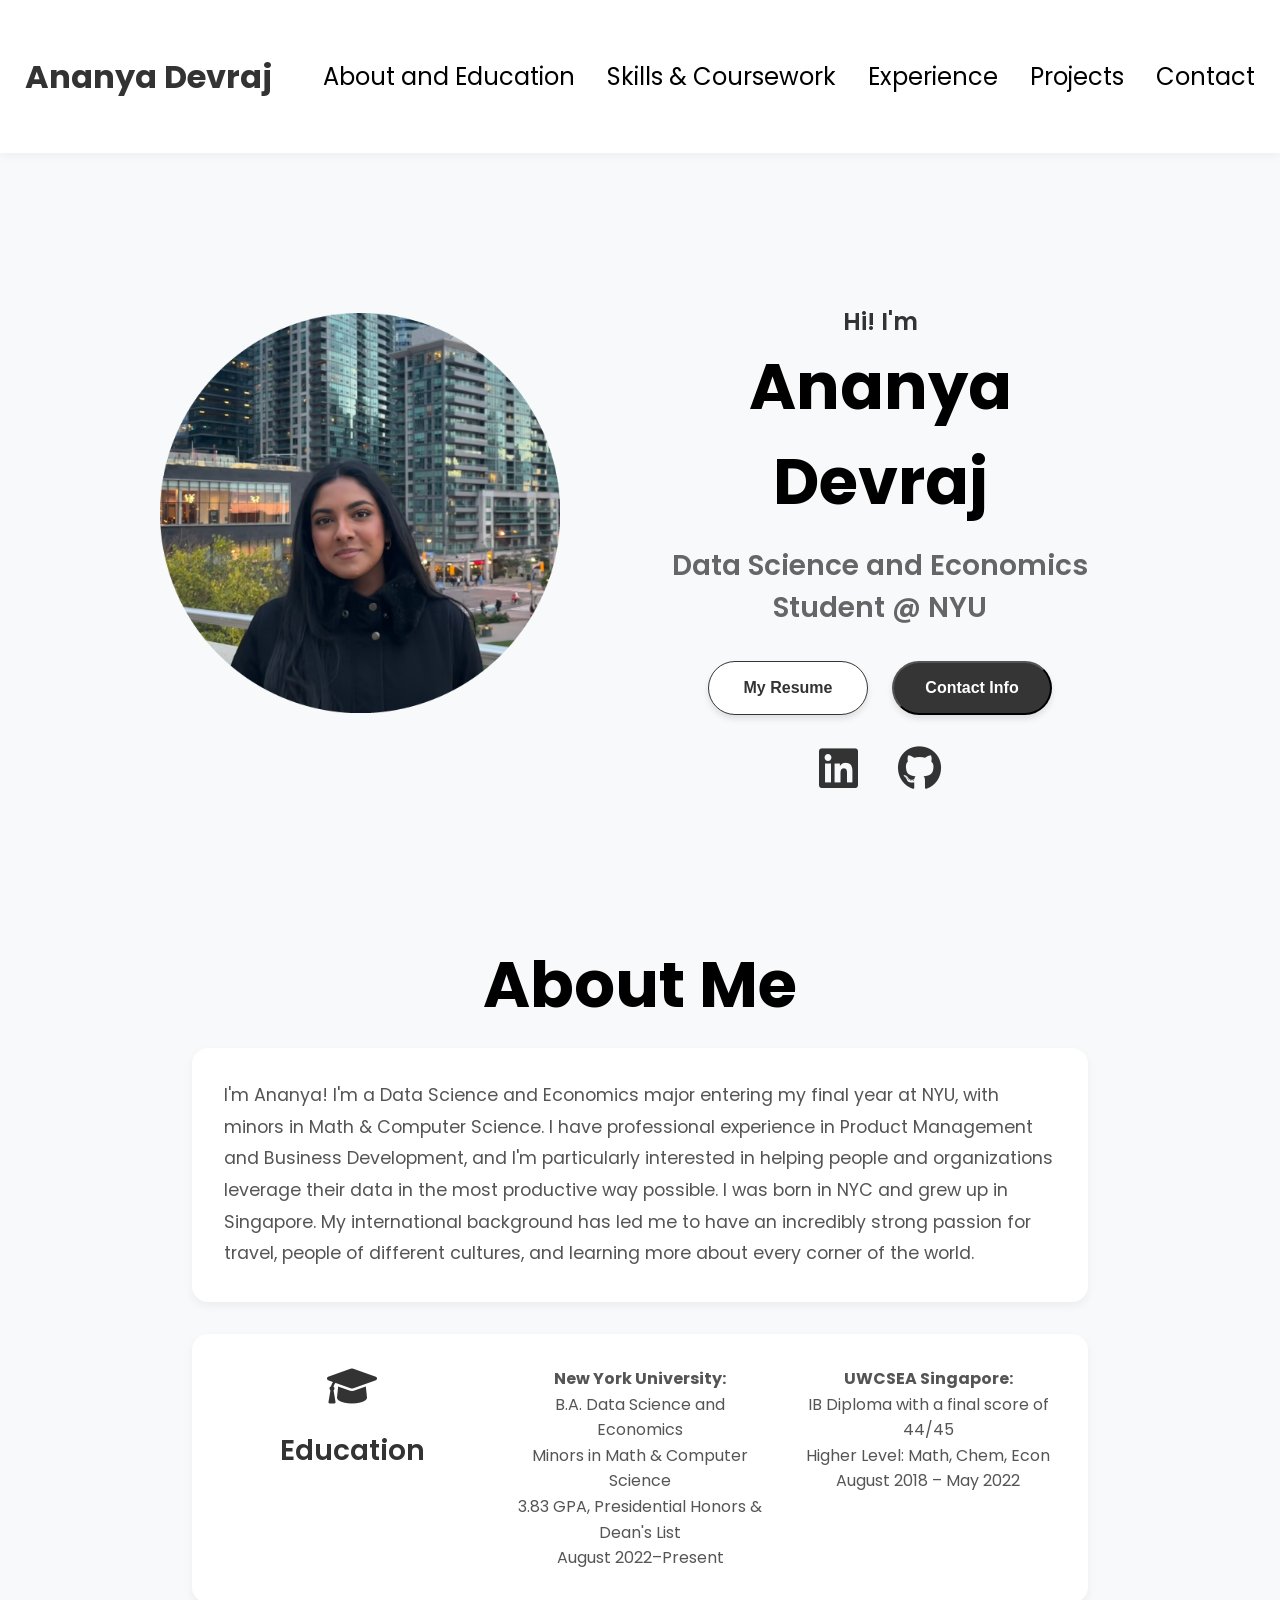
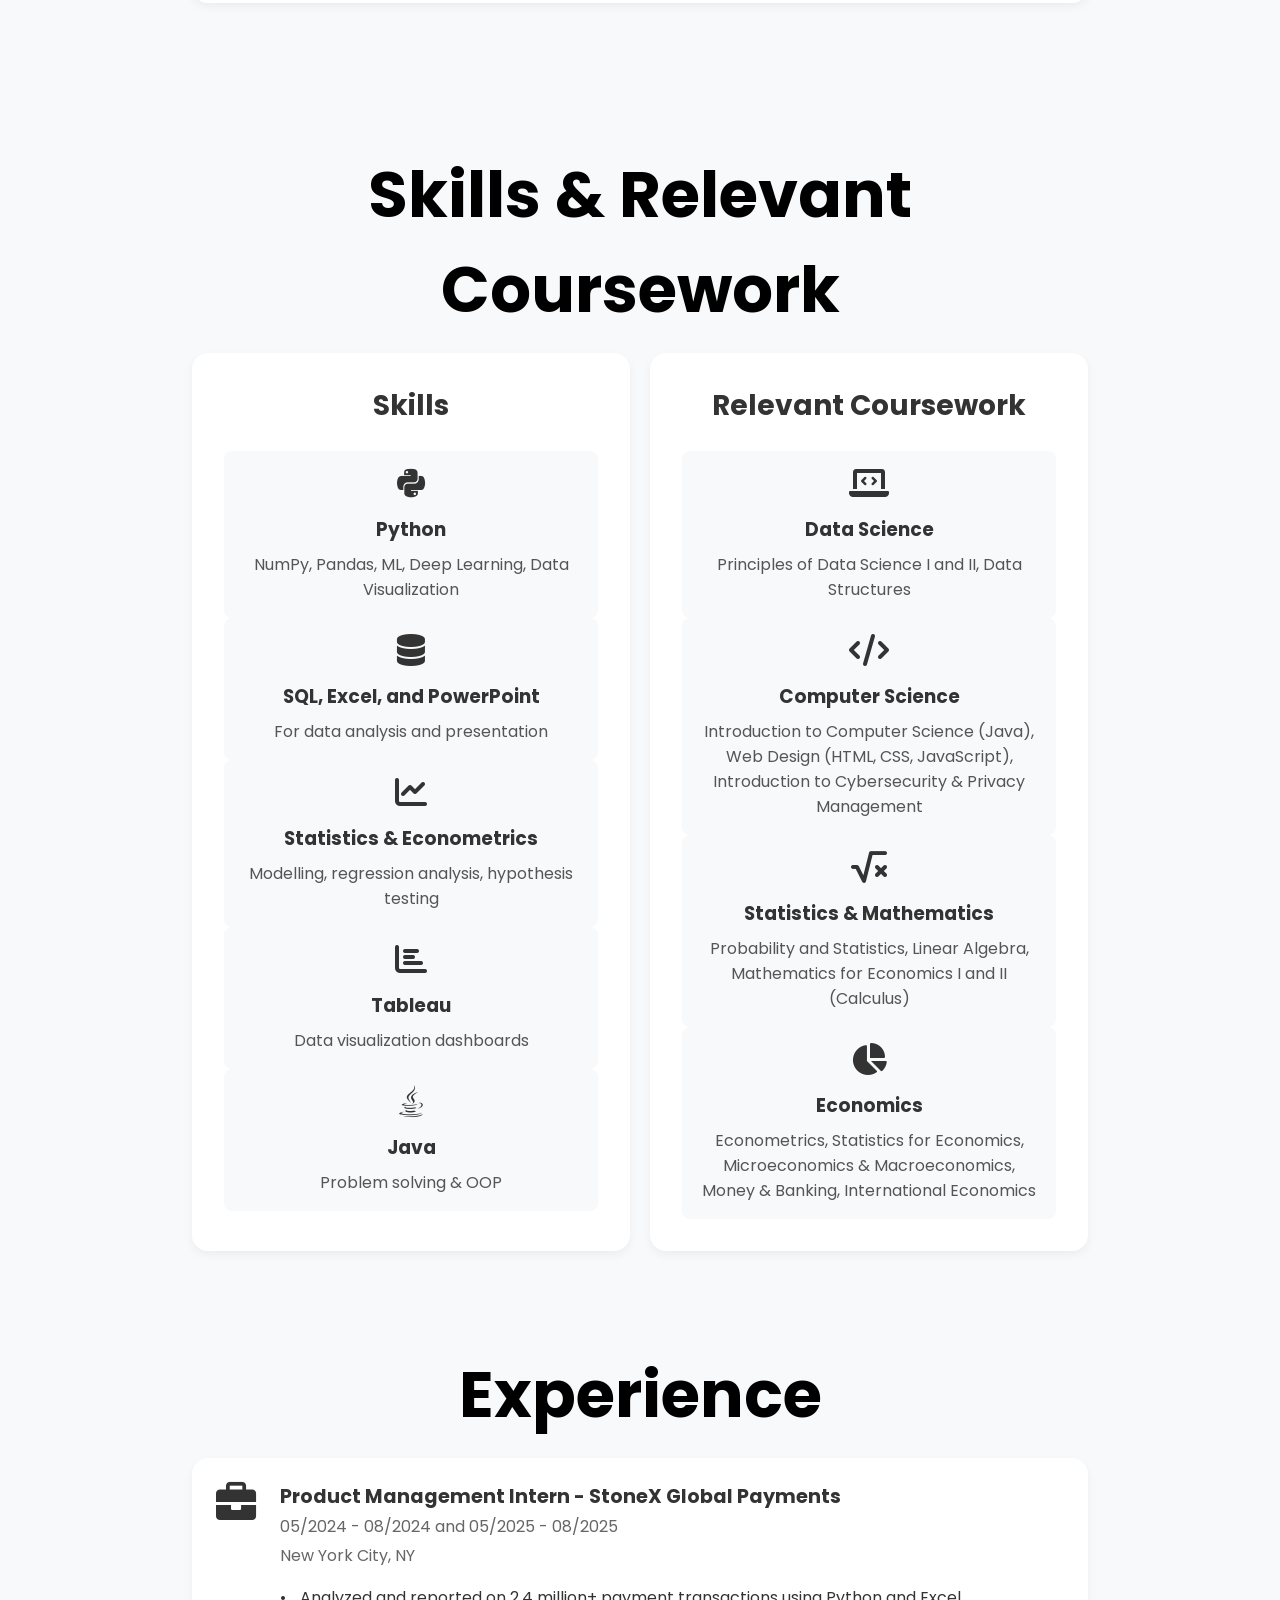
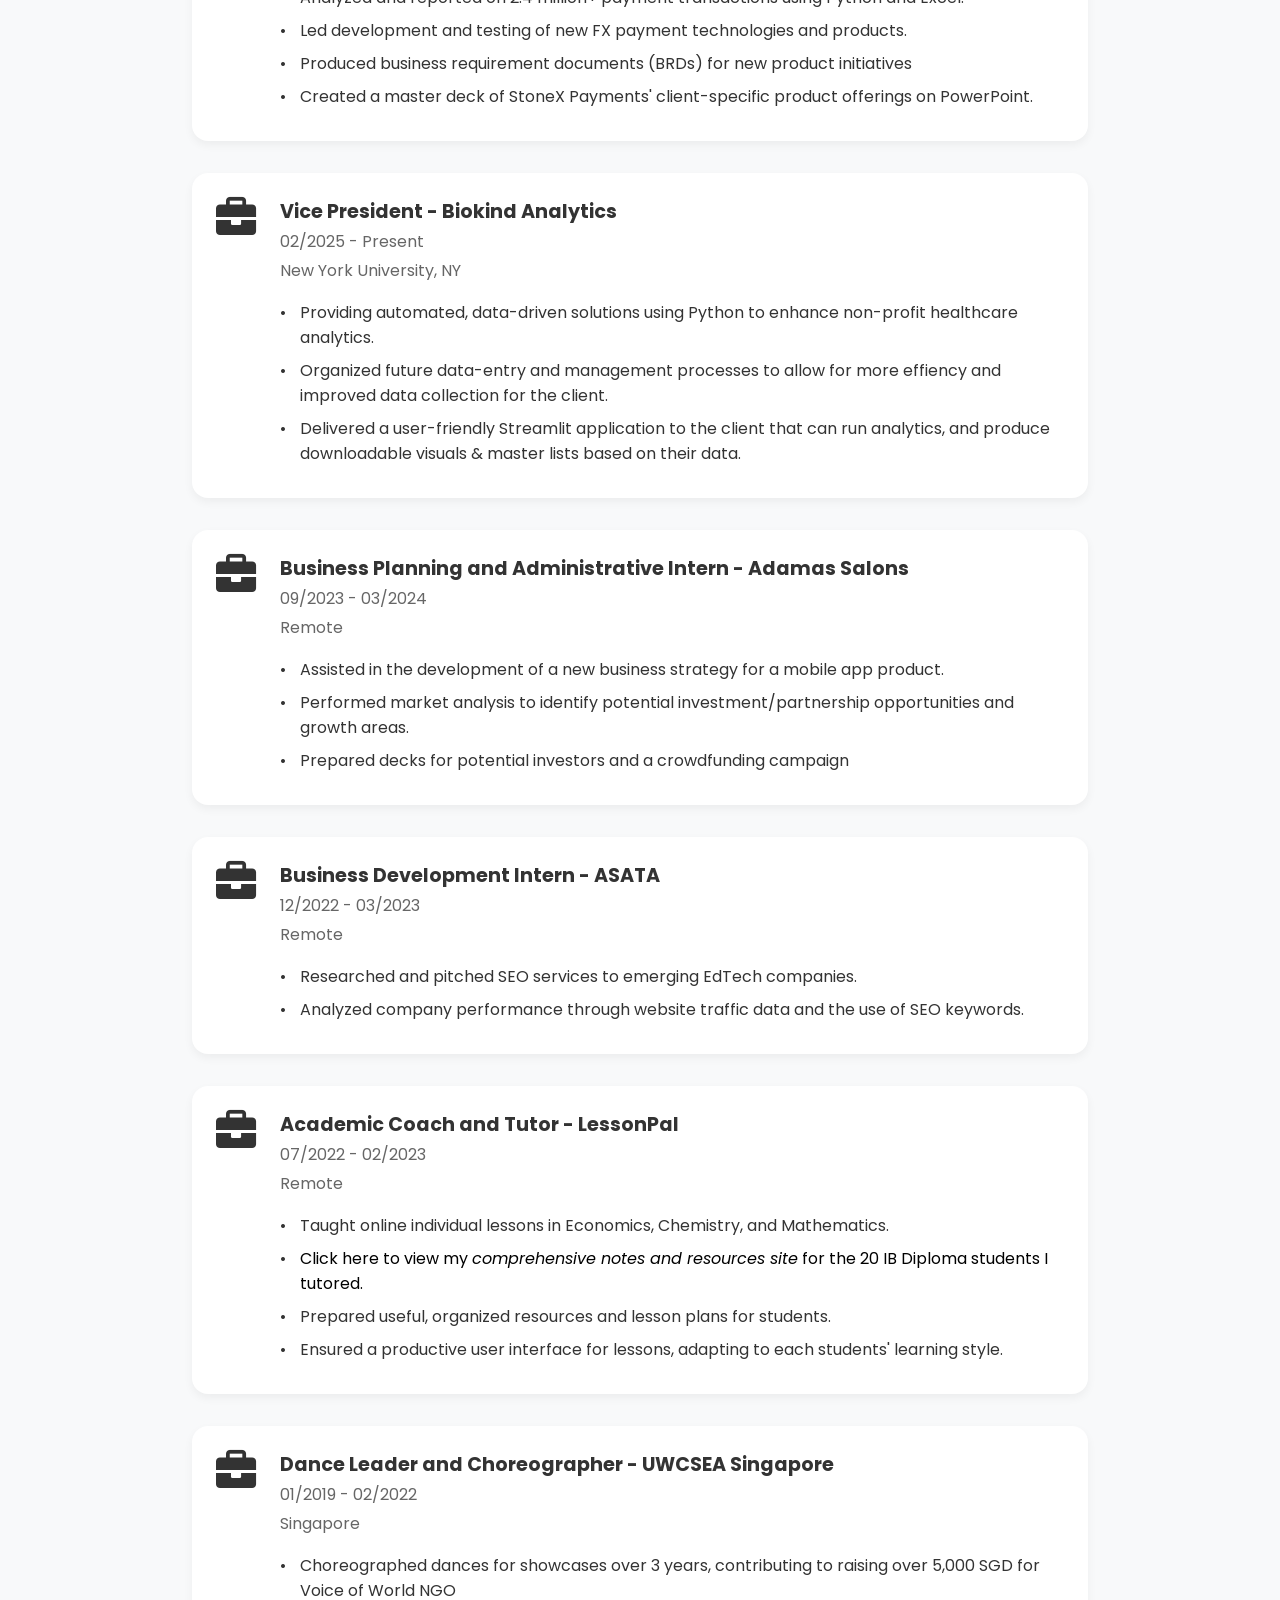
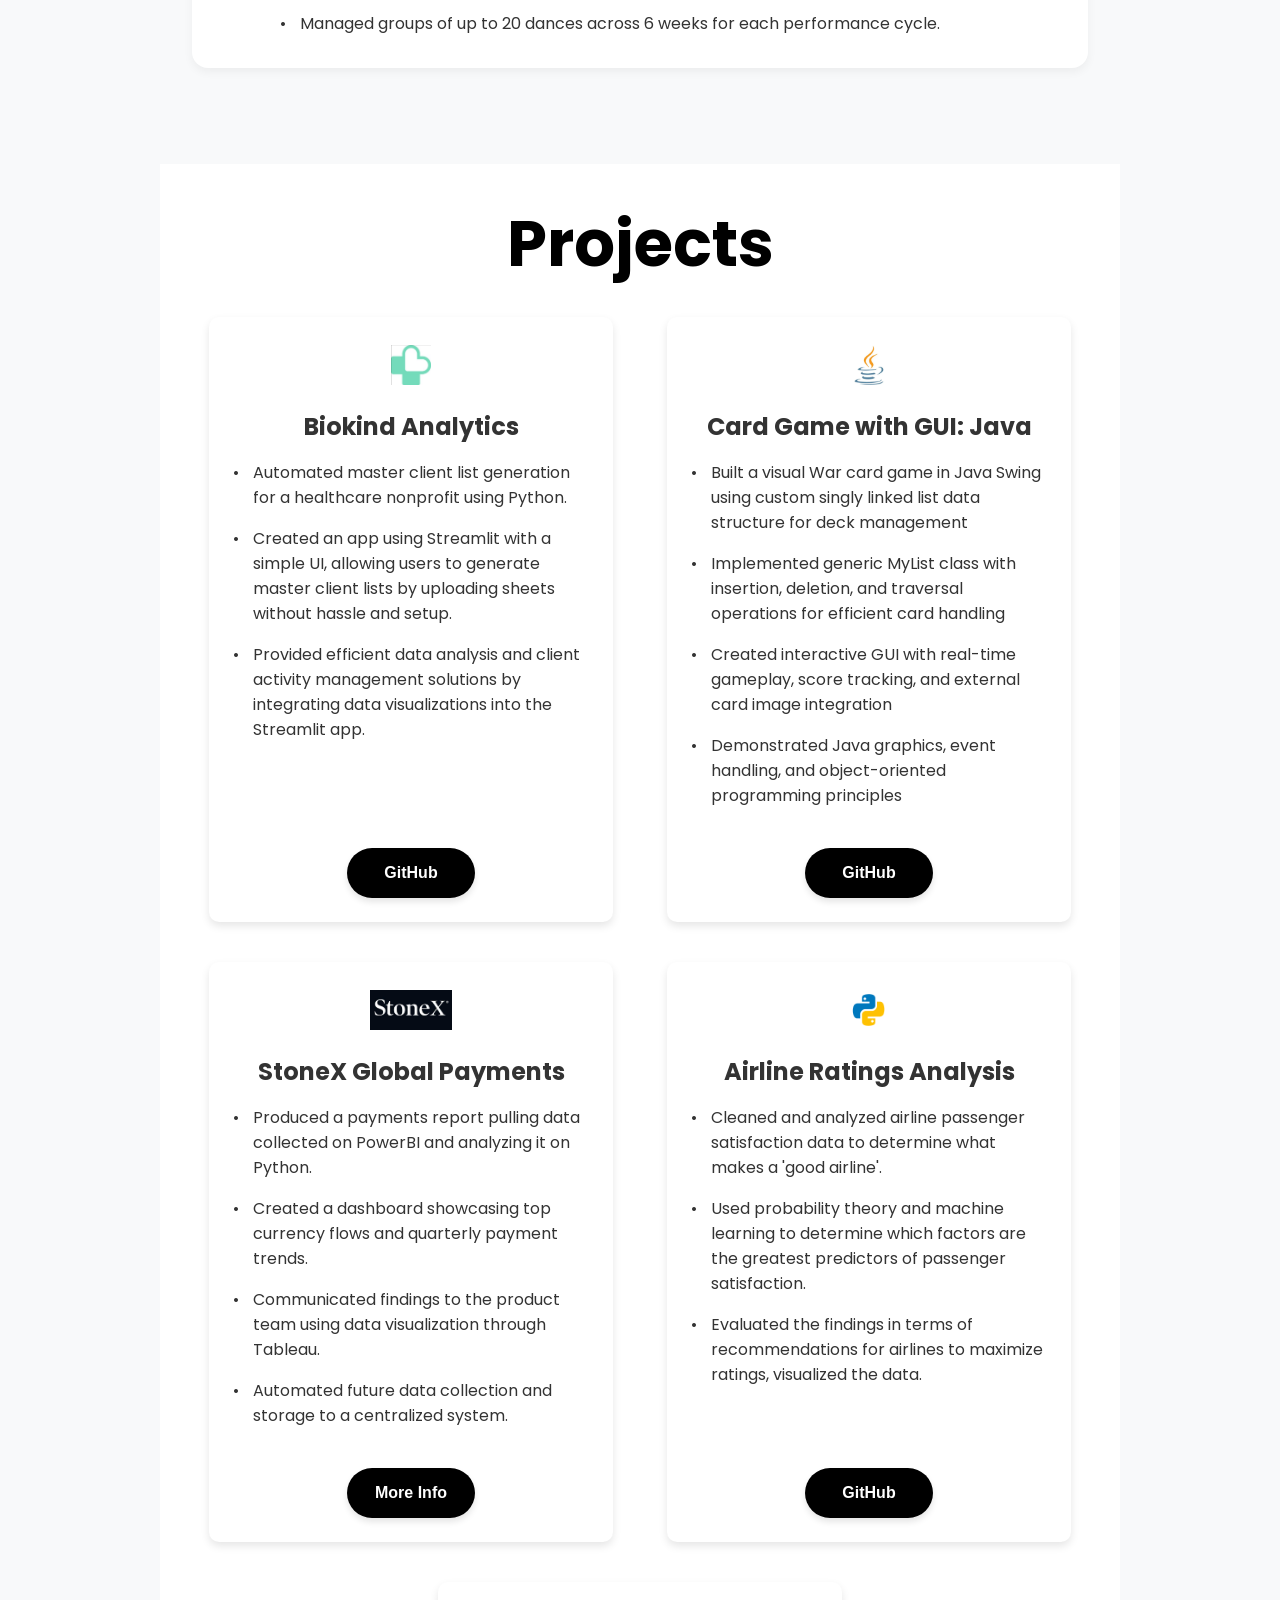
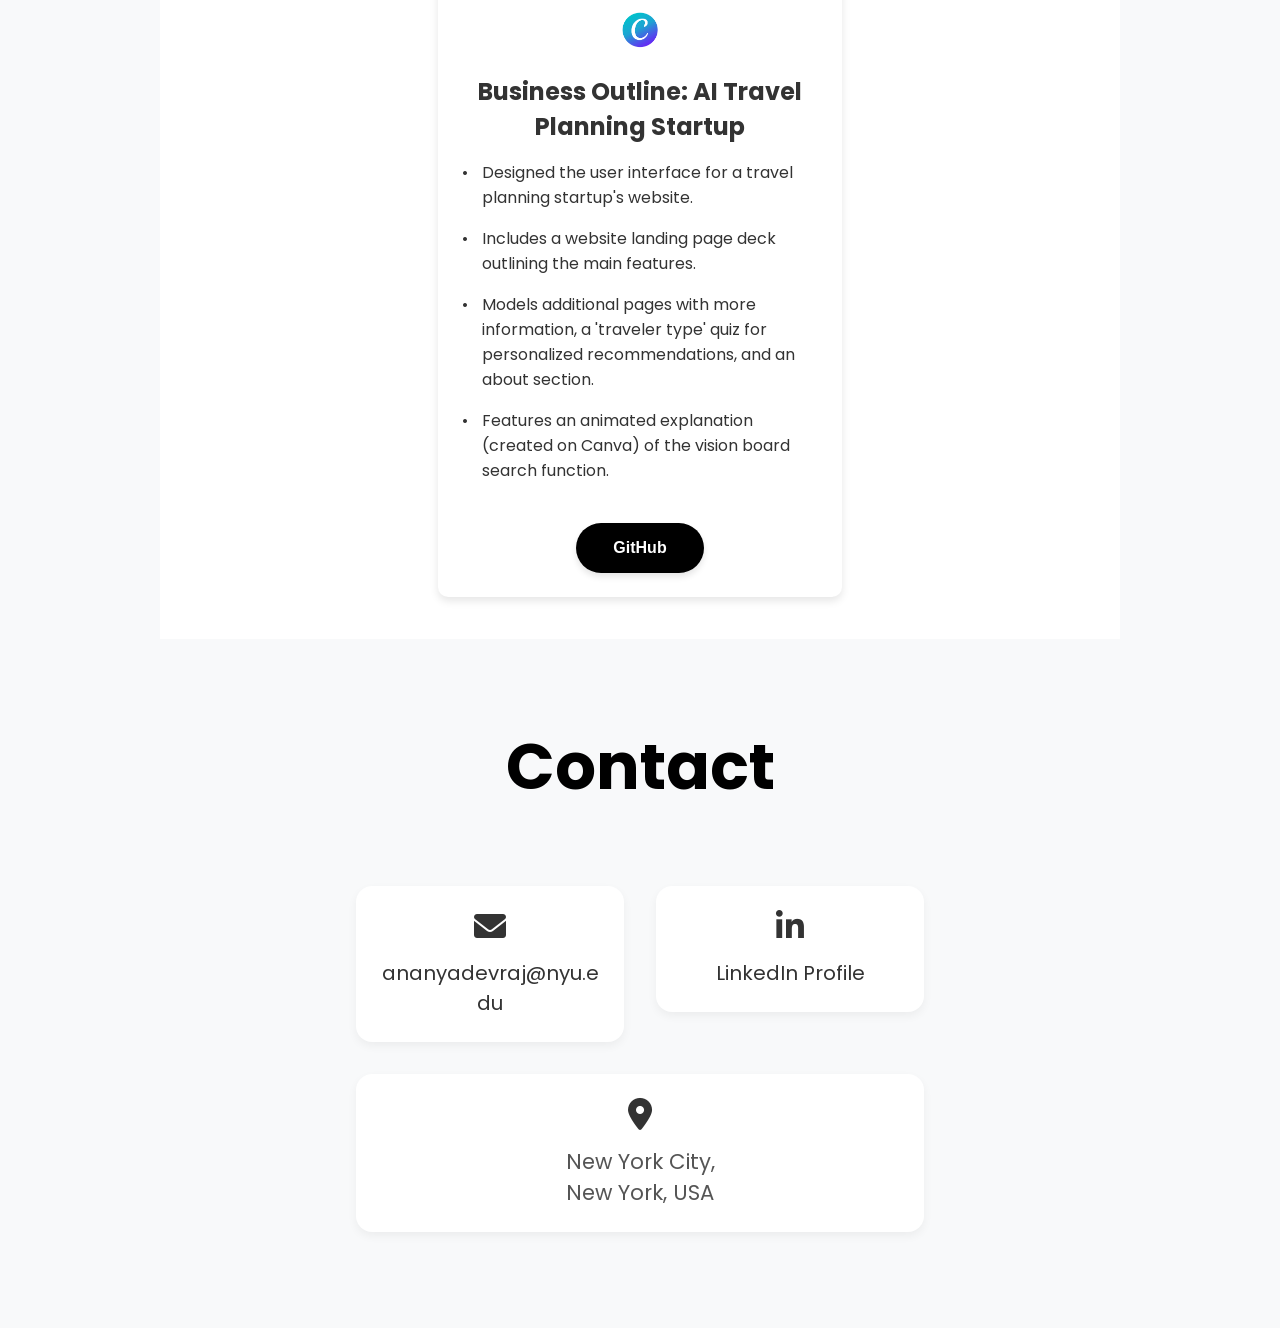
==== commit 68ae288e: "java icon" ====
--- a/index.html
+++ b/index.html
@@ -265,7 +265,7 @@
                 <button class="btn github-btn" onclick="window.open('https://github.com/ananyadevraj/script_example')">GitHub</button>
             </div>
             <div class="project-box">
-                <img src="./assets/" alt="Java Icon" class="icon"/>
+                <img src="./assets/java.png" alt="Java Icon" class="icon"/>
                 <h3>Card Game with GUI: Java</h3>
                 
                 <ul>
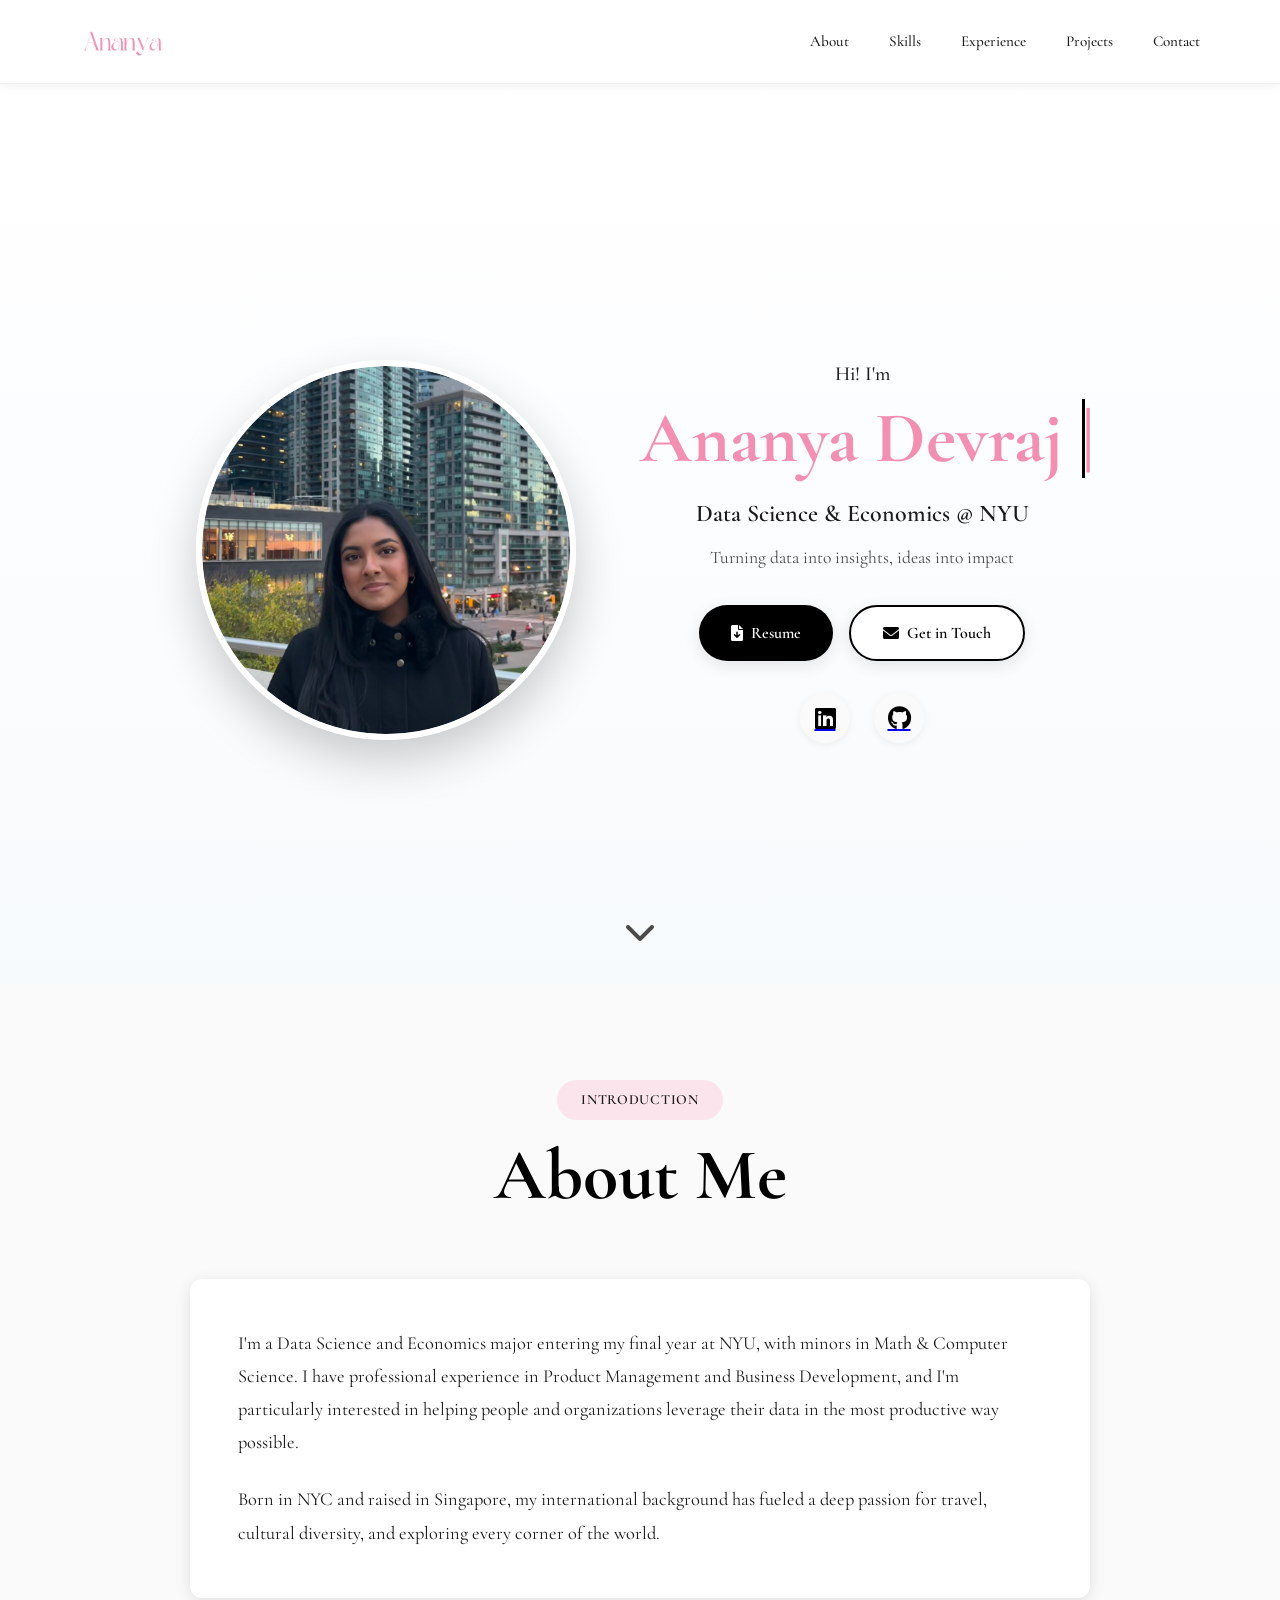
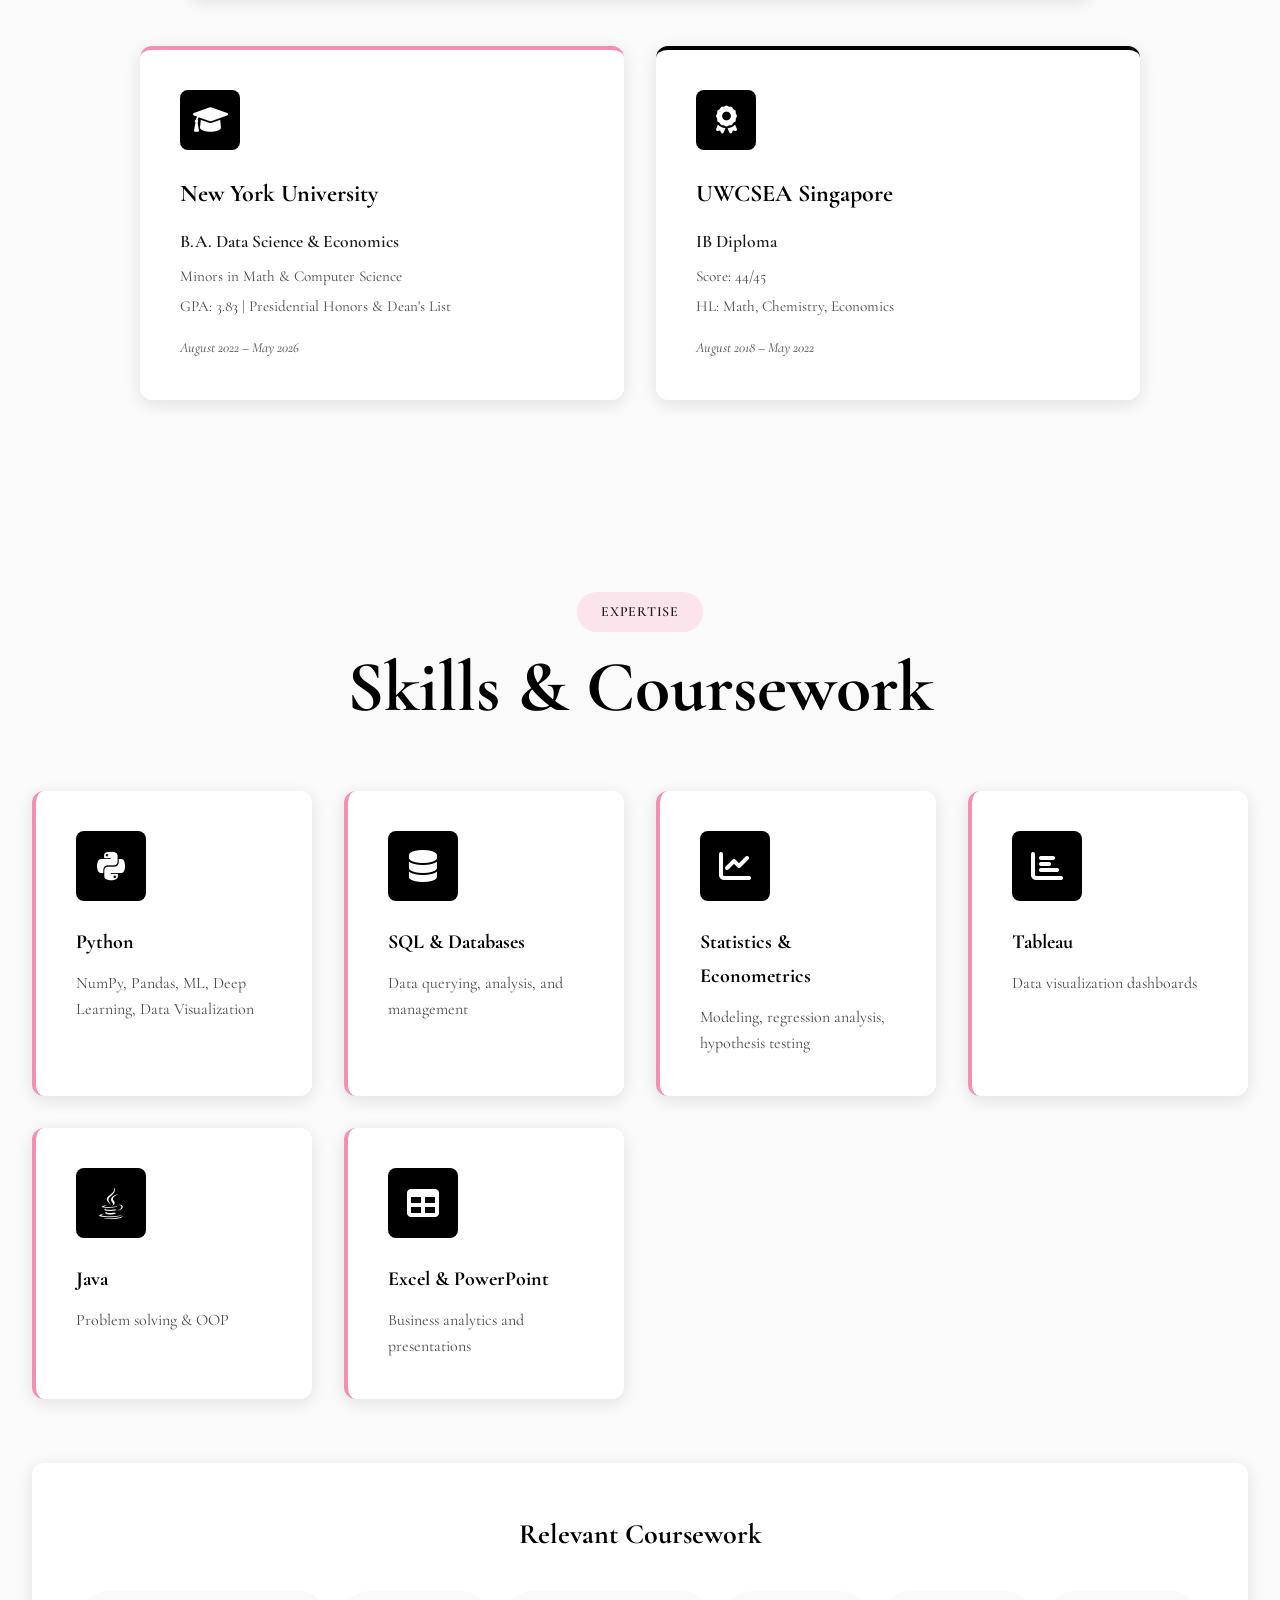
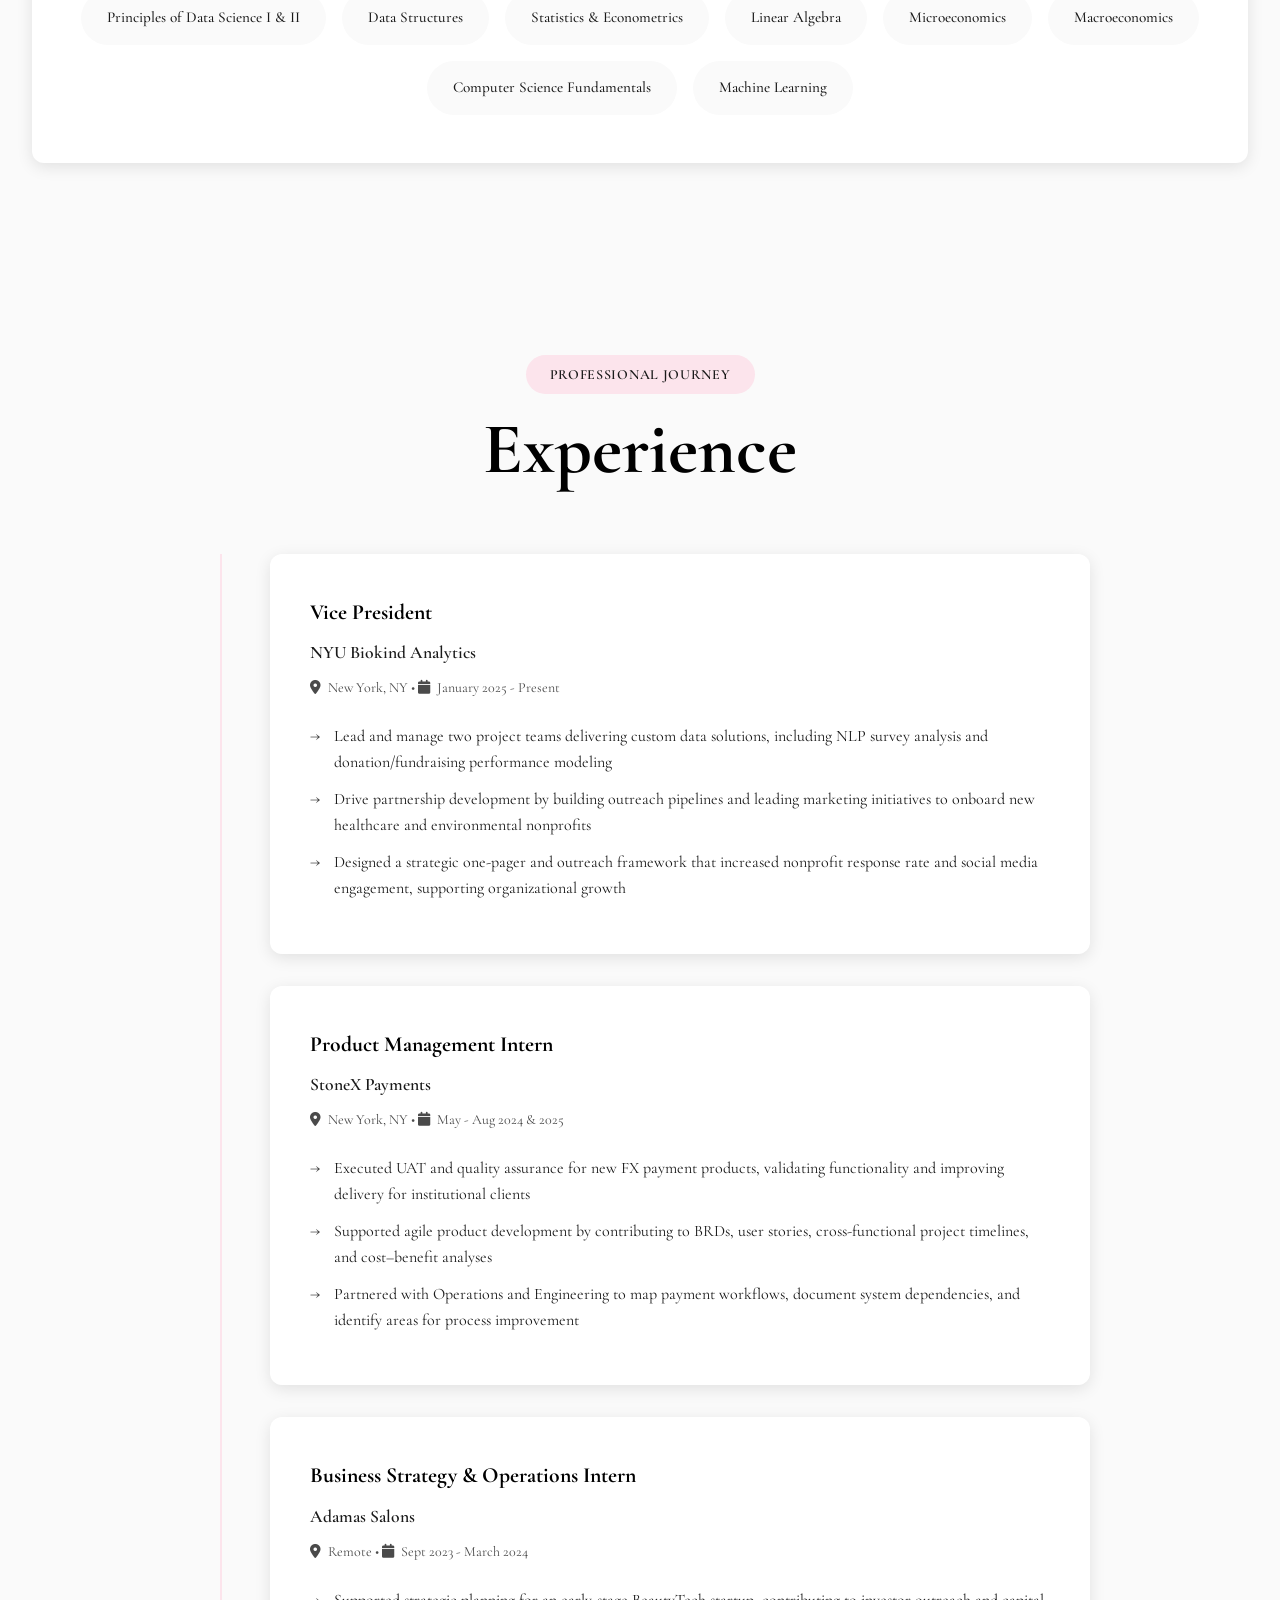
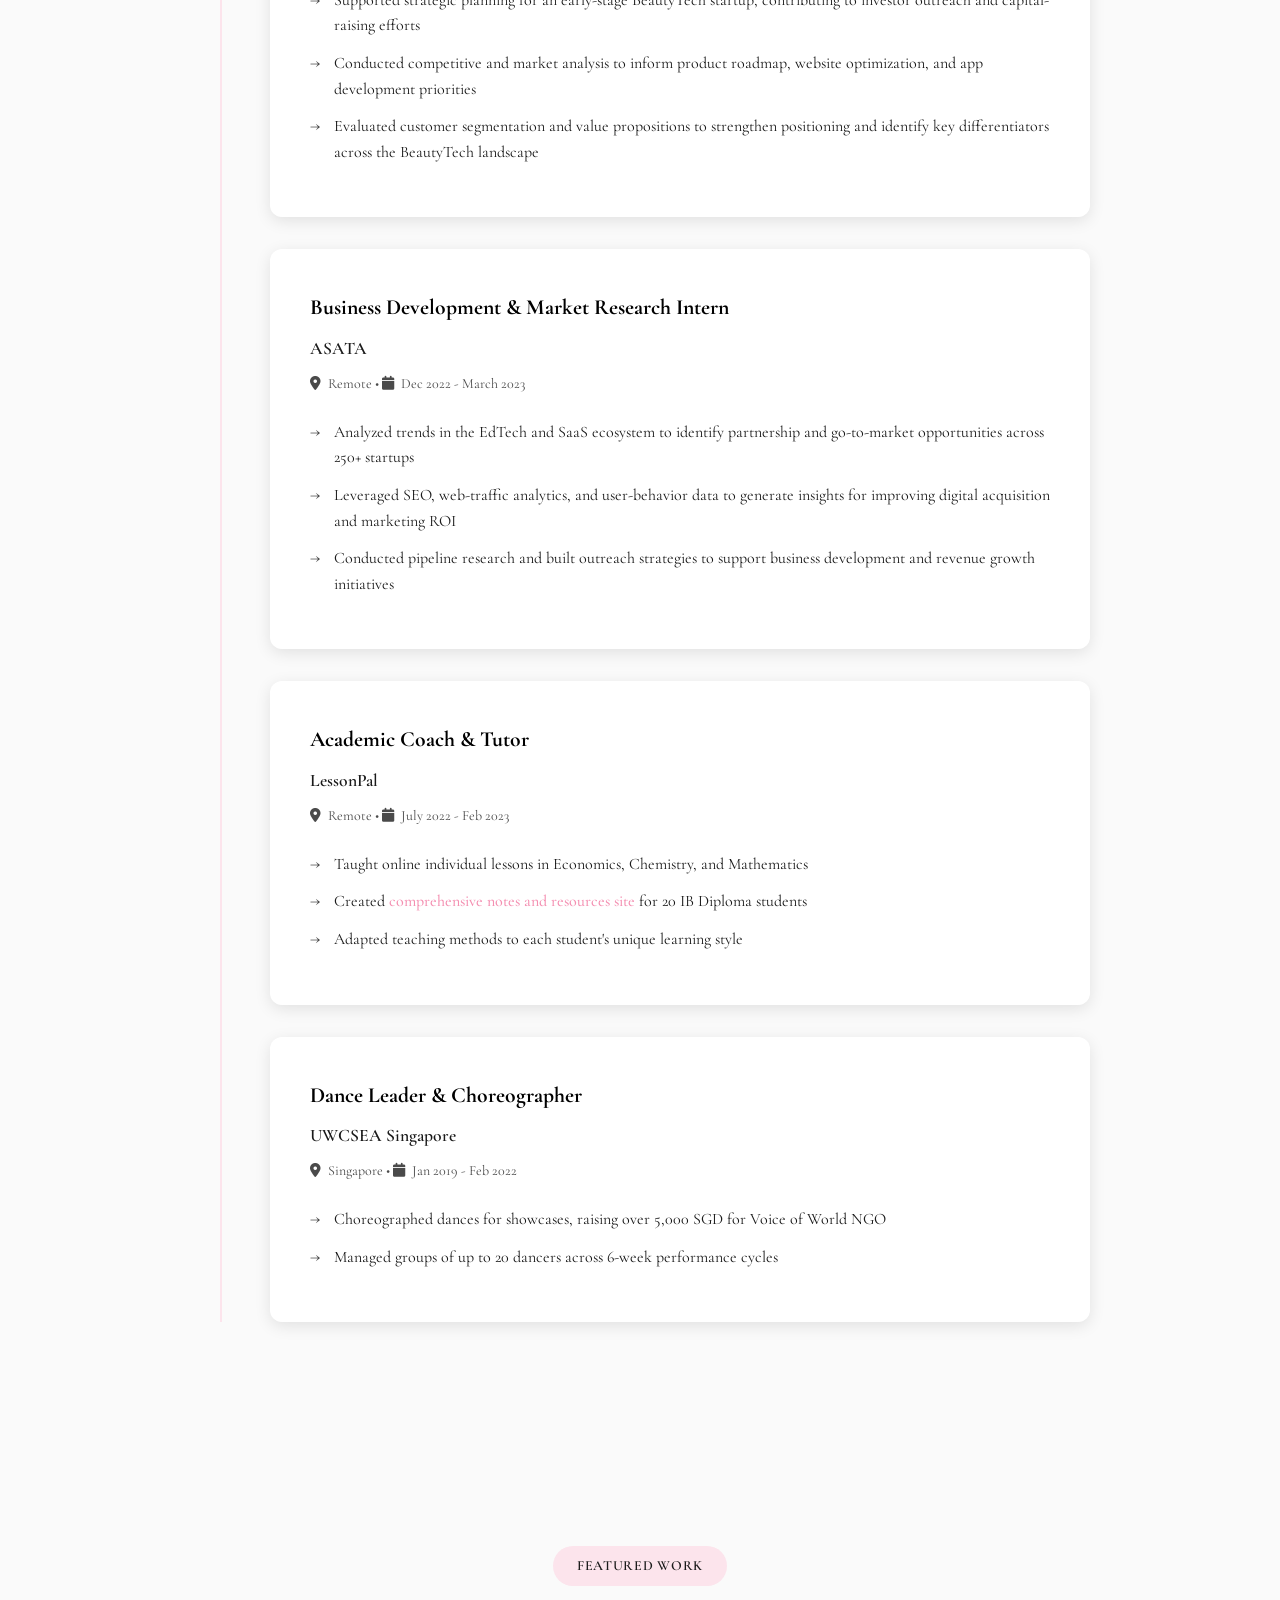
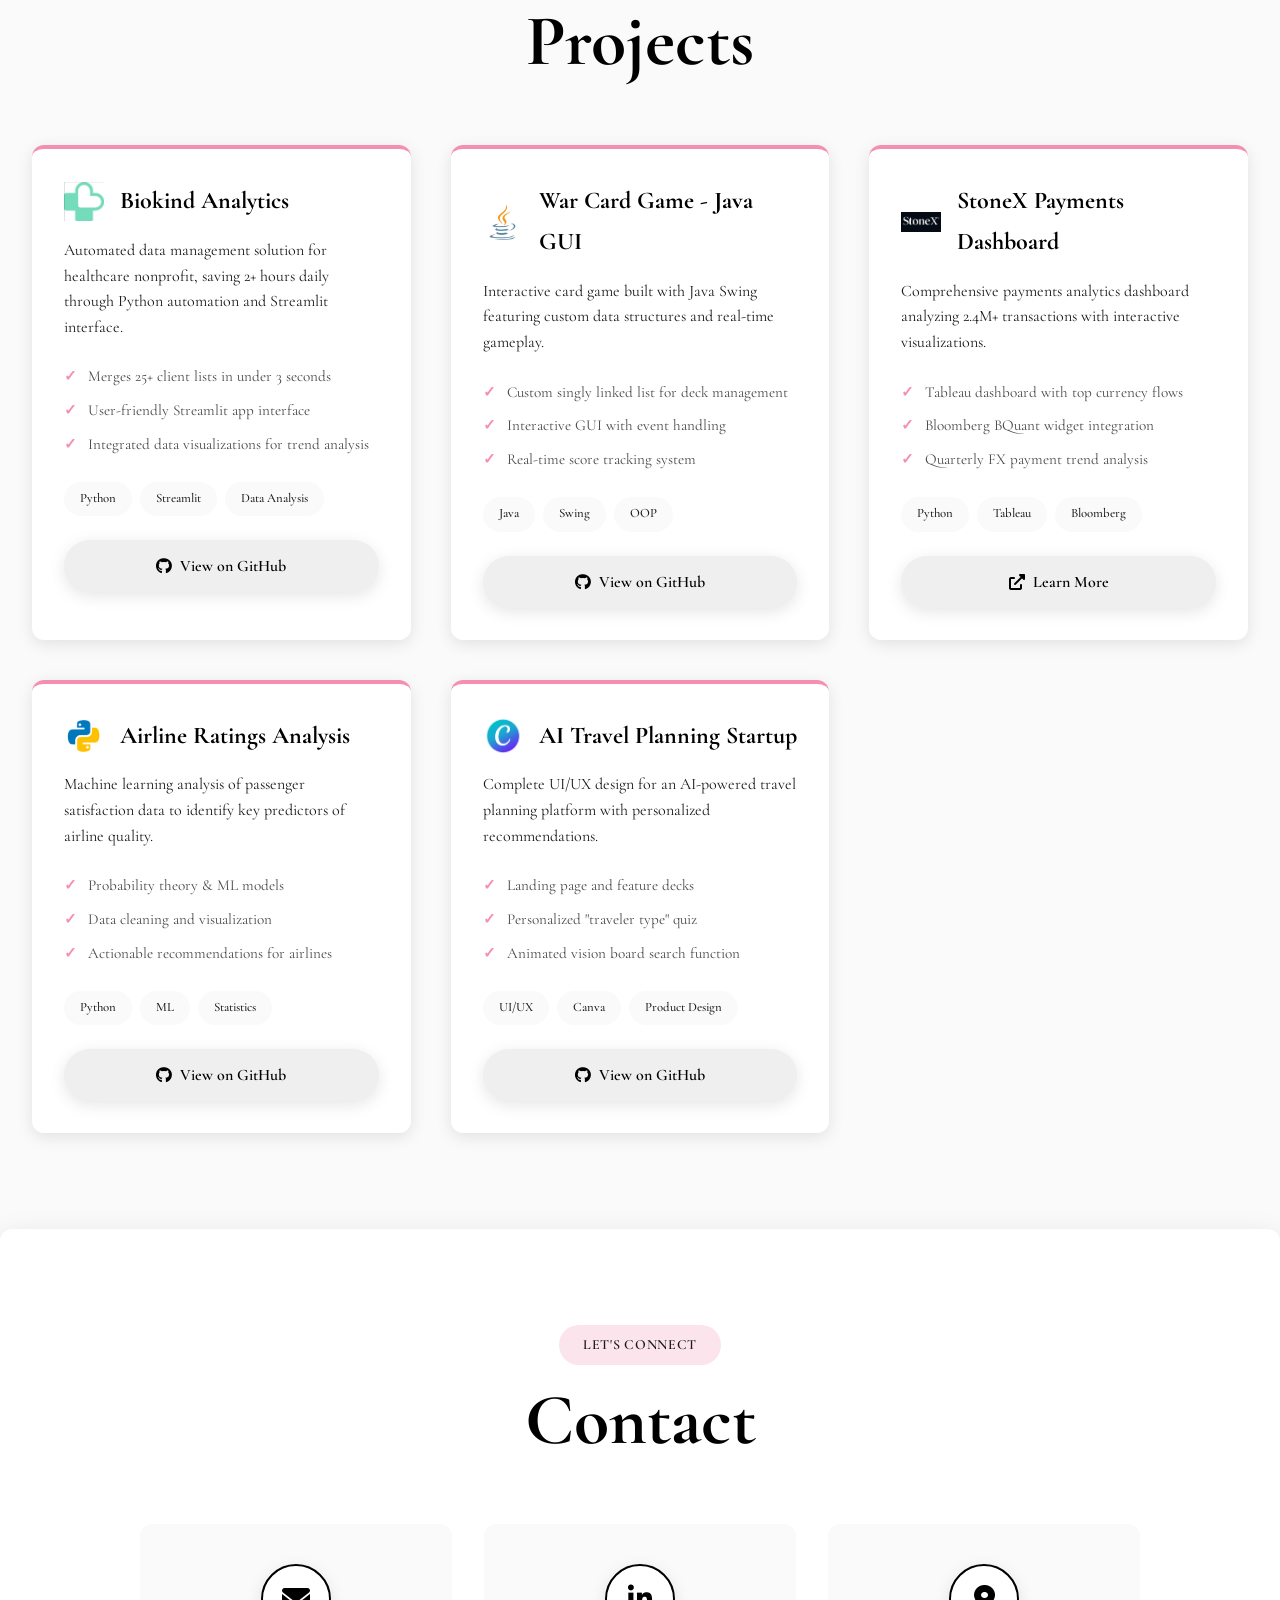
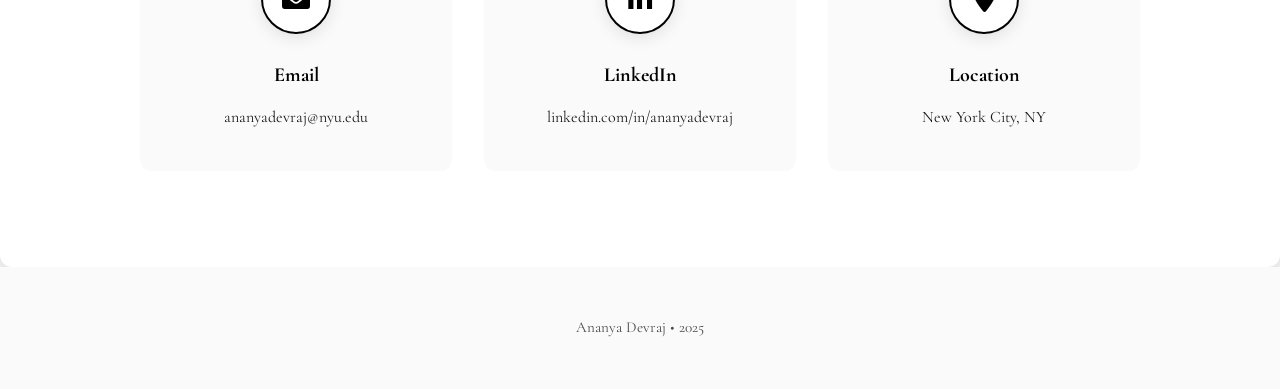
==== commit 200c2d24: "new" ====
--- a/index.html
+++ b/index.html
@@ -3,26 +3,32 @@
 <head>
     <meta charset="UTF-8">
     <meta name="viewport" content="width=device-width, initial-scale=1.0">
-    <title>Ananya's Portfolio</title>
+    <title>Ananya Devraj - Portfolio</title>
     <link rel="stylesheet" href="./style.css">
     <link rel="stylesheet" href="./mediaqueries.css">
     <link rel="stylesheet" href="https://cdnjs.cloudflare.com/ajax/libs/font-awesome/6.0.0/css/all.min.css">
 </head>
 <body>
+
     <nav id="desktop-nav">
-        <div class="logo">Ananya Devraj</div>
+        <div class="logo">
+            <img src="./assets/ananya-logo.png" alt="Ananya" class="logo-image"/>
+        </div>
         <div>
             <ul class="nav-links">
-                <li><a href="#about" onclick="toggleMenu()">About and Education</a></li>
-                <li><a href="#skills_coursework" onclick="toggleMenu()">Skills & Coursework</a></li>
-                <li><a href="#experience" onclick="toggleMenu()">Experience</a></li>
-                <li><a href="#projects" onclick="toggleMenu()">Projects</a></li>
-                <li><a href="#contact" onclick="toggleMenu()">Contact</a></li>
+                <li><a href="#about">About</a></li>
+                <li><a href="#skills_coursework">Skills</a></li>
+                <li><a href="#experience">Experience</a></li>
+                <li><a href="#projects">Projects</a></li>
+                <li><a href="#contact">Contact</a></li>
             </ul>
         </div>
     </nav>
+    
     <nav id="hamburgernav">
-        <div class="logo">Ananya Devraj</div>
+        <div class="logo">
+            <img src="./assets/ananya-logo.png" alt="Ananya" class="logo-image"/>
+        </div>
         <div class="hamburgermenu">
             <div class="hamburgericon" onclick="toggleMenu()">
                 <span></span>
@@ -30,321 +36,484 @@
                 <span></span>
             </div>
             <div class="menulinks">
-                <li><a href="#about" onclick="toggleMenu()">About and Education</a></li>
-                <li><a href="#skills_coursework" onclick="toggleMenu()">Skills & Coursework</a></li>
+                <li><a href="#about" onclick="toggleMenu()">About</a></li>
+                <li><a href="#skills_coursework" onclick="toggleMenu()">Skills</a></li>
                 <li><a href="#experience" onclick="toggleMenu()">Experience</a></li>
                 <li><a href="#projects" onclick="toggleMenu()">Projects</a></li>
                 <li><a href="#contact" onclick="toggleMenu()">Contact</a></li>
             </div>
         </div>
     </nav>
+
     <section id="profile">
-        <div class="section_pic-container">
-            <img src="./assets/profile.png" alt="Ananya Devraj Profile Picture"/>
-        </div>
-        <div class="section_text">
-            <p class="section_text_p1">
-                <br />
-                <br />
-                Hi! I'm
-            </p>
-            <h1 class="title">Ananya Devraj</h1>
-            <p class="section_text_p2">Data Science and Economics Student @ NYU</p>
-            <div class="btn-container">
-                <button class="btn btn-color-2" onclick="window.open('./assets/resume.pdf')">My Resume</button>
-                <button class="btn btn-color-1" onclick="location.href='./#contact'">Contact Info</button>
-            </div>
-            <div id="socials-container">
-                <a href="https://linkedin.com/in/ananyadevraj/" target="_blank">
-                    <i class="fab fa-linkedin social-icon"></i>
-                </a>
-                <a href="https://github.com/ananyadevraj/" target="_blank">
-                    <i class="fab fa-github social-icon"></i>
-                </a>
-            </div>
+        <div class="profile-content">
+            <div class="section_pic-container">
+                <img src="./assets/profile.png" alt="Ananya Devraj Profile Picture"/>
+            </div>
+            <div class="section_text">
+                <p class="section_text_p1">Hi! I'm</p>
+                <h1 class="title">
+                    <span class="typewriter" id="typewriter"></span>
+                    <span class="cursor">|</span>
+                </h1>
+                <p class="section_text_p2">Data Science & Economics @ NYU</p>
+                <p class="section_text_p3">Turning data into insights, ideas into impact</p>
+                <div class="btn-container">
+                    <button class="btn btn-color-1" onclick="window.open('./assets/resume.pdf')">
+                        <i class="fas fa-file-download"></i> Resume
+                    </button>
+                    <button class="btn btn-color-2" onclick="location.href='./#contact'">
+                        <i class="fas fa-envelope"></i> Get in Touch
+                    </button>
+                </div>
+                <div id="socials-container">
+                    <a href="https://linkedin.com/in/ananyadevraj/" target="_blank" class="social-link">
+                        <i class="fab fa-linkedin social-icon"></i>
+                    </a>
+                    <a href="https://github.com/ananyadevraj/" target="_blank" class="social-link">
+                        <i class="fab fa-github social-icon"></i>
+                    </a>
+                </div>
+            </div>
+        </div>
+        <div class="scroll-indicator">
+            <i class="fas fa-chevron-down"></i>
         </div>
     </section>
+
     <section id="about">
-        <h1 class="title">About Me</h1>
-        <div class="section-container about-container">
+        <div class="section-header">
+            <span class="section-tag">Introduction</span>
+            <h1 class="title">About Me</h1>
+        </div>
+        <div class="about-container">
             <div class="about-text">
                 <p>
-                    I'm Ananya! I'm a Data Science and Economics major entering my final year at NYU, with minors in Math & Computer Science. I have professional experience in Product Management and Business Development, and I'm particularly interested in helping people and organizations leverage their data in the most productive way possible. I was born in NYC and grew up in Singapore. My international background has led me to have an incredibly strong passion for travel, people of different cultures, and learning more about every corner of the world.
+                    I'm a Data Science and Economics major entering my final year at NYU, with minors in Math & Computer Science. I have professional experience in Product Management and Business Development, and I'm particularly interested in helping people and organizations leverage their data in the most productive way possible.
                 </p>
-            </div>
-        </div>
-
-        <div class="section-container education-container">
-            <div class="education-left">
-                <i class="fas fa-graduation-cap education-icon"></i>
-                <h3>Education</h3>
-            </div>
-
-            <div class="education-middle">
                 <p>
-                    <strong>New York University:</strong><br />
-                    B.A. Data Science and Economics<br />
-                    Minors in Math & Computer Science<br />
-                    3.83 GPA, Presidential Honors & Dean's List<br />
-                    August 2022–Present
+                    Born in NYC and raised in Singapore, my international background has fueled a deep passion for travel, cultural diversity, and exploring every corner of the world.
                 </p>
             </div>
-
-            <div class="education-right">
-                <p>
-                    <strong>UWCSEA Singapore:</strong><br />
-                    IB Diploma with a final score of 44/45<br />
-                    Higher Level: Math, Chem, Econ<br />
-                    August 2018 – May 2022
-                </p>
+        </div>
+
+        <div class="education-container">
+            <div class="education-card">
+                <div class="education-icon-wrapper">
+                    <i class="fas fa-graduation-cap"></i>
+                </div>
+                <h3>New York University</h3>
+                <p class="degree">B.A. Data Science & Economics</p>
+                <p class="details">Minors in Math & Computer Science</p>
+                <p class="details">GPA: 3.83 | Presidential Honors & Dean's List</p>
+                <p class="date">August 2022 – May 2026</p>
+            </div>
+
+            <div class="education-card">
+                <div class="education-icon-wrapper">
+                    <i class="fas fa-award"></i>
+                </div>
+                <h3>UWCSEA Singapore</h3>
+                <p class="degree">IB Diploma</p>
+                <p class="details">Score: 44/45</p>
+                <p class="details">HL: Math, Chemistry, Economics</p>
+                <p class="date">August 2018 – May 2022</p>
             </div>
         </div>
     </section>
+
     <section id="skills_coursework">
-        <h1 class="title">Skills & Relevant Coursework</h1>
-        <div class="skills-details-container">
-            <div class="skills-container">
-                <h2 class="experience-sub-title">Skills</h2>
-                <div class="article-container">
-                    <article>
-                        <div class="skill-item">
-                            <i class="fab fa-python"></i>
-                            <h3>Python</h3>
-                            <p>NumPy, Pandas, ML, Deep Learning, Data Visualization</p>
-                        </div>
-                        <div class="skill-item">
-                            <i class="fas fa-database"></i>
-                            <h3>SQL, Excel, and PowerPoint</h3>
-                            <p>For data analysis and presentation</p>
-                        </div>
-                        <div class="skill-item">
-                            <i class="fas fa-chart-line"></i>
-                            <h3>Statistics & Econometrics</h3>
-                            <p>Modelling, regression analysis, hypothesis testing</p>
-                        </div>
-                        <div class="skill-item">
-                            <i class="fas fa-chart-bar"></i>
-                            <h3>Tableau</h3>
-                            <p>Data visualization dashboards</p>
-                        </div>
-                        <div class="skill-item">
-                            <i class="fab fa-java"></i>
-                            <h3>Java</h3>
-                            <p>Problem solving & OOP</p>
-                        </div>
-                    </article>
-                </div>
-            </div>
-            <div class="coursework-container">
-                <h2 class="experience-sub-title">Relevant Coursework</h2>
-                <div class="article-container">
-                    <article>
-                        <div class="course-item">
-                            <i class="fas fa-laptop-code"></i>
-                            <h3>Data Science</h3>
-                            <p>Principles of Data Science I and II, Data Structures</p>
-                        </div>
-                        <div class="course-item">
-                            <i class="fas fa-code"></i>
-                            <h3>Computer Science</h3>
-                            <p>Introduction to Computer Science (Java), Web Design (HTML, CSS, JavaScript), Introduction to Cybersecurity & Privacy Management</p>
-                        </div>
-                        <div class="course-item">
-                            <i class="fas fa-square-root-variable"></i>
-                            <h3>Statistics & Mathematics</h3>
-                            <p>Probability and Statistics, Linear Algebra, Mathematics for Economics I and II (Calculus)</p>
-                        </div>
-                        <div class="course-item">
-                            <i class="fas fa-chart-pie"></i>
-                            <h3>Economics</h3>
-                            <p>Econometrics, Statistics for Economics, Microeconomics & Macroeconomics, Money & Banking, International Economics</p>
-                        </div>
-                    </article>
-                </div>
+        <div class="section-header">
+            <span class="section-tag">Expertise</span>
+            <h1 class="title">Skills & Coursework</h1>
+        </div>
+        
+        <div class="skills-grid">
+            <div class="skill-card">
+                <div class="skill-icon">
+                    <i class="fab fa-python"></i>
+                </div>
+                <h3>Python</h3>
+                <p>NumPy, Pandas, ML, Deep Learning, Data Visualization</p>
+            </div>
+
+            <div class="skill-card" >
+                <div class="skill-icon">
+                    <i class="fas fa-database"></i>
+                </div>
+                <h3>SQL & Databases</h3>
+                <p>Data querying, analysis, and management</p>
+            </div>
+
+            <div class="skill-card" >
+                <div class="skill-icon">
+                    <i class="fas fa-chart-line"></i>
+                </div>
+                <h3>Statistics & Econometrics</h3>
+                <p>Modeling, regression analysis, hypothesis testing</p>
+            </div>
+
+            <div class="skill-card" >
+                <div class="skill-icon">
+                    <i class="fas fa-chart-bar"></i>
+                </div>
+                <h3>Tableau</h3>
+                <p>Data visualization dashboards</p>
+            </div>
+
+            <div class="skill-card" >
+                <div class="skill-icon">
+                    <i class="fab fa-java"></i>
+                </div>
+                <h3>Java</h3>
+                <p>Problem solving & OOP</p>
+            </div>
+
+            <div class="skill-card" >
+                <div class="skill-icon">
+                    <i class="fas fa-table"></i>
+                </div>
+                <h3>Excel & PowerPoint</h3>
+                <p>Business analytics and presentations</p>
+            </div>
+        </div>
+
+        <div class="coursework-section">
+            <h2 class="coursework-title">Relevant Coursework</h2>
+            <div class="coursework-tags">
+                <span class="course-tag">Principles of Data Science I & II</span>
+                <span class="course-tag">Data Structures</span>
+                <span class="course-tag">Statistics & Econometrics</span>
+                <span class="course-tag">Linear Algebra</span>
+                <span class="course-tag">Microeconomics</span>
+                <span class="course-tag">Macroeconomics</span>
+                <span class="course-tag">Computer Science Fundamentals</span>
+                <span class="course-tag">Machine Learning</span>
             </div>
         </div>
     </section>
+
     <section id="experience">
-        <h1 class="title">Experience</h1>
-          <div class="experience-details">
-            <i class="fas fa-briefcase experience-icon"></i>
-            <div class="role">
-                <p><strong>Product Management Intern - StoneX Global Payments</strong><br />
-                    <span>05/2024 - 08/2024 and 05/2025 - 08/2025</span>
-                    <br /> <span>New York City, NY</span>
-                </p>
-                <ul>
-                    <li>Analyzed and reported on 2.4 million+ payment transactions using Python and Excel.</li>
-                    <li>Led development and testing of new FX payment technologies and products.</li>
-                    <li>Produced business requirement documents (BRDs) for new product initiatives</li>
-                    <li>Created a master deck of StoneX Payments' client-specific product offerings on PowerPoint. </li>
+        <div class="section-header">
+            <span class="section-tag">Professional Journey</span>
+            <h1 class="title">Experience</h1>
+        </div>
+
+        <div class="timeline">
+            <div class="experience-card">
+                <div class="experience-header">
+                    <div class="experience-title-group">
+                        <h3>Vice President</h3>
+                        <p class="company">NYU Biokind Analytics</p>
+                        <p class="location-date">
+                            <i class="fas fa-map-marker-alt"></i> New York, NY  •  
+                            <i class="fas fa-calendar"></i> January 2025 - Present
+                        </p>
+                    </div>
+                </div>
+                <ul class="experience-list">
+                    <li>Lead and manage two project teams delivering custom data solutions, including NLP survey analysis and donation/fundraising performance modeling</li>
+                    <li>Drive partnership development by building outreach pipelines and leading marketing initiatives to onboard new healthcare and environmental nonprofits</li>
+                    <li>Designed a strategic one-pager and outreach framework that increased nonprofit response rate and social media engagement, supporting organizational growth</li>
                 </ul>
             </div>
-        </div>
-        <div class="experience-details">
-            <i class="fas fa-briefcase experience-icon"></i>
-            <div class="role">
-                <p><strong>Vice President - Biokind Analytics</strong><br />
-                    <span>02/2025 - Present</span>
-                    <br /> <span>New York University, NY</span>
-                </p>
-                <ul>
-                    <li>Providing automated, data-driven solutions using Python to enhance non-profit healthcare analytics.</li>
-                    <li>Organized future data-entry and management processes to allow for more effiency and improved data collection for the client.</li>
-                    <li>Delivered a user-friendly Streamlit application to the client that can run analytics, and produce downloadable visuals & master lists based on their data.</li>
+
+            <div class="experience-card">
+                <div class="experience-header">
+                    <div class="experience-title-group">
+                        <h3>Product Management Intern</h3>
+                        <p class="company">StoneX Payments</p>
+                        <p class="location-date">
+                            <i class="fas fa-map-marker-alt"></i> New York, NY  •  
+                            <i class="fas fa-calendar"></i> May - Aug 2024 & 2025
+                        </p>
+                    </div>
+                </div>
+                <ul class="experience-list">
+                    <li>Executed UAT and quality assurance for new FX payment products, validating functionality and improving delivery for institutional clients</li>
+                    <li>Supported agile product development by contributing to BRDs, user stories, cross-functional project timelines, and cost–benefit analyses</li>
+                    <li>Partnered with Operations and Engineering to map payment workflows, document system dependencies, and identify areas for process improvement</li>
                 </ul>
             </div>
-        </div>
-        <div class="experience-details">
-            <i class="fas fa-briefcase experience-icon"></i>
-            <div class="role">
-                <p><strong>Business Planning and Administrative Intern - Adamas Salons</strong><br />
-                    <span>09/2023 - 03/2024</span>
-                    <br /> <span>Remote</span>
-                </p>
-                <ul>
-                    <li>Assisted in the development of a new business strategy for a mobile app product.</li>
-                    <li>Performed market analysis to identify potential investment/partnership opportunities and growth areas.</li>
-                    <li>Prepared decks for potential investors and a crowdfunding campaign</li>
+
+            <div class="experience-card">
+                <div class="experience-header">
+                    <div class="experience-title-group">
+                        <h3>Business Strategy & Operations Intern</h3>
+                        <p class="company">Adamas Salons</p>
+                        <p class="location-date">
+                            <i class="fas fa-map-marker-alt"></i> Remote  •  
+                            <i class="fas fa-calendar"></i> Sept 2023 - March 2024
+                        </p>
+                    </div>
+                </div>
+                <ul class="experience-list">
+                    <li>Supported strategic planning for an early-stage BeautyTech startup, contributing to investor outreach and capital-raising efforts</li>
+                    <li>Conducted competitive and market analysis to inform product roadmap, website optimization, and app development priorities</li>
+                    <li>Evaluated customer segmentation and value propositions to strengthen positioning and identify key differentiators across the BeautyTech landscape</li>
                 </ul>
             </div>
-        </div>
-        <div class="experience-details">
-            <i class="fas fa-briefcase experience-icon"></i>
-            <div class="role">
-                <p><strong>Business Development Intern - ASATA</strong><br />
-                    <span>12/2022 - 03/2023</span>
-                    <br /> <span>Remote</span>
-                </p>
-                <ul>
-                    <li>Researched and pitched SEO services to emerging EdTech companies.</li>
-                    <li>Analyzed company performance through website traffic data and the use of SEO keywords.</li>
+
+            <div class="experience-card">
+                <div class="experience-header">
+                    <div class="experience-title-group">
+                        <h3>Business Development & Market Research Intern</h3>
+                        <p class="company">ASATA</p>
+                        <p class="location-date">
+                            <i class="fas fa-map-marker-alt"></i> Remote  •  
+                            <i class="fas fa-calendar"></i> Dec 2022 - March 2023
+                        </p>
+                    </div>
+                </div>
+                <ul class="experience-list">
+                    <li>Analyzed trends in the EdTech and SaaS ecosystem to identify partnership and go-to-market opportunities across 250+ startups</li>
+                    <li>Leveraged SEO, web-traffic analytics, and user-behavior data to generate insights for improving digital acquisition and marketing ROI</li>
+                    <li>Conducted pipeline research and built outreach strategies to support business development and revenue growth initiatives</li>
                 </ul>
             </div>
-        </div>
-        <div class="experience-details">
-            <i class="fas fa-briefcase experience-icon"></i>
-            <div class="role">
-                <p><strong>Academic Coach and Tutor - LessonPal</strong><br />
-                    <span>07/2022 - 02/2023</span>
-                    <br /> <span>Remote</span>
-                </p>
-                <ul>
-                    <li>Taught online individual lessons in Economics, Chemistry, and Mathematics.</li>
-                    <li> <a href = "https://ananyasnotes.notion.site/dac488cbfb0144b6a37ce72c1f108817?v=66609fb7fe054059a4d435a022057919" target="_blank">Click here to view my <em>comprehensive notes and resources site</em> for the 20 IB Diploma students I tutored.</a> </li>
-                    <li>Prepared useful, organized resources and lesson plans for students.</li>
-                    <li>Ensured a productive user interface for lessons, adapting to each students' learning style.</li>
+
+            <div class="experience-card">
+                <div class="experience-header">
+                    <div class="experience-title-group">
+                        <h3>Academic Coach & Tutor</h3>
+                        <p class="company">LessonPal</p>
+                        <p class="location-date">
+                            <i class="fas fa-map-marker-alt"></i> Remote  •  
+                            <i class="fas fa-calendar"></i> July 2022 - Feb 2023
+                        </p>
+                    </div>
+                </div>
+                <ul class="experience-list">
+                    <li>Taught online individual lessons in Economics, Chemistry, and Mathematics</li>
+                    <li>Created <a href="https://ananyasnotes.notion.site/dac488cbfb0144b6a37ce72c1f108817?v=66609fb7fe054059a4d435a022057919" target="_blank">comprehensive notes and resources site</a> for 20 IB Diploma students</li>
+                    <li>Adapted teaching methods to each student's unique learning style</li>
                 </ul>
             </div>
-        </div>
-        <div class="experience-details">
-            <i class="fas fa-briefcase experience-icon"></i>
-            <div class="role">
-                <p><strong>Dance Leader and Choreographer - UWCSEA Singapore</strong><br />
-                    <span>01/2019 - 02/2022</span>
-                    <br /> <span>Singapore</span>
-                </p>
-                <ul>
-                    <li>Choreographed dances for showcases over 3 years, contributing to raising over 5,000 SGD for Voice of World NGO</li>
-                    <li>Managed groups of up to 20 dances across 6 weeks for each performance cycle.</li>
+
+            <div class="experience-card">
+                <div class="experience-header">
+                    <div class="experience-title-group">
+                        <h3>Dance Leader & Choreographer</h3>
+                        <p class="company">UWCSEA Singapore</p>
+                        <p class="location-date">
+                            <i class="fas fa-map-marker-alt"></i> Singapore  •  
+                            <i class="fas fa-calendar"></i> Jan 2019 - Feb 2022
+                        </p>
+                    </div>
+                </div>
+                <ul class="experience-list">
+                    <li>Choreographed dances for showcases, raising over 5,000 SGD for Voice of World NGO</li>
+                    <li>Managed groups of up to 20 dancers across 6-week performance cycles</li>
                 </ul>
             </div>
         </div>
     </section>
+
     <section id="projects">
-        <h1 class="title">Projects</h1>
-        <div class="projects-container">
-            <div class="project-box">
-                <img src="./assets/biokind.png" alt="Biokind Icon" class="icon"/>
-                <h3>Biokind Analytics</h3>
-                <ul>
-                    <li>Automated master client list generation for a healthcare nonprofit using Python.</li>
-                    <li>Created an app using Streamlit with a simple UI, allowing users to generate master client lists by uploading sheets without hassle and setup.</li>
-                    <li>Provided efficient data analysis and client activity management solutions by integrating data visualizations into the Streamlit app.</li>
-                </ul>
-                <button class="btn github-btn" onclick="window.open('https://github.com/ananyadevraj/script_example')">GitHub</button>
-            </div>
-            <div class="project-box">
-                <img src="./assets/java.png" alt="Java Icon" class="icon"/>
-                <h3>Card Game with GUI: Java</h3>
-                
-                <ul>
-                  <li>Built a visual War card game in Java Swing using custom singly linked list data structure for deck management</li>
-                  <li>Implemented generic MyList class with insertion, deletion, and traversal operations for efficient card handling</li>
-                  <li>Created interactive GUI with real-time gameplay, score tracking, and external card image integration</li>
-                  <li>Demonstrated Java graphics, event handling, and object-oriented programming principles</li>
-                </ul>
-                <button class="btn github-btn" onclick="window.open('https://github.com/ananyadevraj/java_project')">GitHub</button>
-            </div>
-            <div class="project-box">
-                <img src="./assets/stonex.png" alt="StoneX Icon" class="icon"/>
-                <h3>StoneX Global Payments</h3>
-                <ul>
-                    <li>Produced a payments report pulling data collected on PowerBI and analyzing it on Python.</li>
-                    <li>Created a dashboard showcasing top currency flows and quarterly payment trends. </li>
-                    <li>Communicated findings to the product team using data visualization through Tableau.</li>
-                    <li>Automated future data collection and storage to a centralized system.</li>
-                </ul>
-                <button class="btn github-btn" onclick="window.open('https://www.stonex.com/en/payments/')">More Info</button>
-            </div>
-            <div class="project-box">
-                <img src="./assets/python.png" alt="python Icon" class="icon"/>
-                <h3>Airline Ratings Analysis</h3>
-                <ul>
-                    <li>Cleaned and analyzed airline passenger satisfaction data to determine what makes a 'good airline'.</li>
-                    <li>Used probability theory and machine learning to determine which factors are the greatest predictors of passenger satisfaction.</li>
-                    <li>Evaluated the findings in terms of recommendations for airlines to maximize ratings, visualized the data.</li>
-                </ul>
-                <button class="btn github-btn" onclick="window.open('https://github.com/ananyadevraj/project-1')">GitHub</button>
-            </div>
-            <div class="project-box">
-                <img src="./assets/canva.png" alt="canva Icon" class="icon"/>
-                <h3>Business Outline: AI Travel Planning Startup</h3>
-                <ul>
-                    <li>Designed the user interface for a travel planning startup's website. </li>
-                    <li>Includes a website landing page deck outlining the main features.</li>
-                    <li>Models additional pages with more information, a 'traveler type' quiz for personalized recommendations, and an about section.</li>
-                    <li>Features an animated explanation (created on Canva) of the vision board search function.</li>
-                </ul>
-                <button class="btn github-btn" onclick="window.open('https://github.com/ananyadevraj/travel')">GitHub</button>
+        <div class="section-header">
+            <span class="section-tag">Featured Work</span>
+            <h1 class="title">Projects</h1>
+        </div>
+
+        <div class="projects-grid">
+            <div class="project-card">
+                <div class="project-content">
+                    <div class="project-title-wrapper">
+                        <img src="./assets/biokind.png" alt="Biokind" class="project-logo"/>
+                        <h3>Biokind Analytics</h3>
+                    </div>
+                    <p class="project-description">Automated data management solution for healthcare nonprofit, saving 2+ hours daily through Python automation and Streamlit interface.</p>
+                    <ul class="project-highlights">
+                        <li>Merges 25+ client lists in under 3 seconds</li>
+                        <li>User-friendly Streamlit app interface</li>
+                        <li>Integrated data visualizations for trend analysis</li>
+                    </ul>
+                    <div class="project-tags">
+                        <span class="tag">Python</span>
+                        <span class="tag">Streamlit</span>
+                        <span class="tag">Data Analysis</span>
+                    </div>
+                    <button class="btn project-btn" onclick="window.open('https://github.com/ananyadevraj/script_example')">
+                        <i class="fab fa-github"></i> View on GitHub
+                    </button>
+                </div>
+            </div>
+
+            <div class="project-card">
+                <div class="project-content">
+                    <div class="project-title-wrapper">
+                        <img src="./assets/java.png" alt="Java" class="project-logo"/>
+                        <h3>War Card Game - Java GUI</h3>
+                    </div>
+                    <p class="project-description">Interactive card game built with Java Swing featuring custom data structures and real-time gameplay.</p>
+                    <ul class="project-highlights">
+                        <li>Custom singly linked list for deck management</li>
+                        <li>Interactive GUI with event handling</li>
+                        <li>Real-time score tracking system</li>
+                    </ul>
+                    <div class="project-tags">
+                        <span class="tag">Java</span>
+                        <span class="tag">Swing</span>
+                        <span class="tag">OOP</span>
+                    </div>
+                    <button class="btn project-btn" onclick="window.open('https://github.com/ananyadevraj/java_project')">
+                        <i class="fab fa-github"></i> View on GitHub
+                    </button>
+                </div>
+            </div>
+
+            <div class="project-card">
+                <div class="project-content">
+                    <div class="project-title-wrapper">
+                        <img src="./assets/stonex.png" alt="StoneX" class="project-logo"/>
+                        <h3>StoneX Payments Dashboard</h3>
+                    </div>
+                    <p class="project-description">Comprehensive payments analytics dashboard analyzing 2.4M+ transactions with interactive visualizations.</p>
+                    <ul class="project-highlights">
+                        <li>Tableau dashboard with top currency flows</li>
+                        <li>Bloomberg BQuant widget integration</li>
+                        <li>Quarterly FX payment trend analysis</li>
+                    </ul>
+                    <div class="project-tags">
+                        <span class="tag">Python</span>
+                        <span class="tag">Tableau</span>
+                        <span class="tag">Bloomberg</span>
+                    </div>
+                    <button class="btn project-btn" onclick="window.open('https://www.stonex.com/en/payments/')">
+                        <i class="fas fa-external-link-alt"></i> Learn More
+                    </button>
+                </div>
+            </div>
+
+            <div class="project-card">
+                <div class="project-content">
+                    <div class="project-title-wrapper">
+                        <img src="./assets/python.png" alt="Python" class="project-logo"/>
+                        <h3>Airline Ratings Analysis</h3>
+                    </div>
+                    <p class="project-description">Machine learning analysis of passenger satisfaction data to identify key predictors of airline quality.</p>
+                    <ul class="project-highlights">
+                        <li>Probability theory & ML models</li>
+                        <li>Data cleaning and visualization</li>
+                        <li>Actionable recommendations for airlines</li>
+                    </ul>
+                    <div class="project-tags">
+                        <span class="tag">Python</span>
+                        <span class="tag">ML</span>
+                        <span class="tag">Statistics</span>
+                    </div>
+                    <button class="btn project-btn" onclick="window.open('https://github.com/ananyadevraj/project-1')">
+                        <i class="fab fa-github"></i> View on GitHub
+                    </button>
+                </div>
+            </div>
+
+            <div class="project-card">
+                <div class="project-content">
+                    <div class="project-title-wrapper">
+                        <img src="./assets/canva.png" alt="Canva" class="project-logo"/>
+                        <h3>AI Travel Planning Startup</h3>
+                    </div>
+                    <p class="project-description">Complete UI/UX design for an AI-powered travel planning platform with personalized recommendations.</p>
+                    <ul class="project-highlights">
+                        <li>Landing page and feature decks</li>
+                        <li>Personalized "traveler type" quiz</li>
+                        <li>Animated vision board search function</li>
+                    </ul>
+                    <div class="project-tags">
+                        <span class="tag">UI/UX</span>
+                        <span class="tag">Canva</span>
+                        <span class="tag">Product Design</span>
+                    </div>
+                    <button class="btn project-btn" onclick="window.open('https://github.com/ananyadevraj/travel')">
+                        <i class="fab fa-github"></i> View on GitHub
+                    </button>
+                </div>
             </div>
         </div>
     </section>
+
     <section id="contact">
-        <h1 class="title">Contact</h1>
-        <div class="contact-container">
-            <div class="contact-item">
-                <i class="fas fa-envelope contact-icon"></i>
-                <a href="mailto:ad6112@nyu.edu">ananyadevraj@nyu.edu</a>
-            </div>
-            <div class="contact-item">
-                <i class="fab fa-linkedin-in contact-icon"></i>
-                <a href="https://linkedin.com/in/ananyadevraj" target="_blank">LinkedIn Profile</a>
-            </div>
-            <div class="contact-item">
-                <i class="fas fa-map-marker-alt contact-icon"></i>
-                <p>New York City,<br> New York, USA</p>
+        <div class="section-header">
+            <span class="section-tag">Let's Connect</span>
+            <h1 class="title">Contact</h1>
+        </div>        
+        <div class="contact-grid">
+            <a href="mailto:ananyadevraj@nyu.edu" class="contact-card">
+                <div class="contact-icon-wrapper" style="background: white;">
+                    <i class="fas fa-envelope"></i>
+                </div>
+                <h3>Email</h3>
+                <p>ananyadevraj@nyu.edu</p>
+            </a>
+
+            <a href="https://linkedin.com/in/ananyadevraj" target="_blank" class="contact-card">
+                <div class="contact-icon-wrapper" style="background: white;">
+                    <i class="fab fa-linkedin-in"></i>
+                </div>
+                <h3>LinkedIn</h3>
+                <p>linkedin.com/in/ananyadevraj</p>
+            </a>
+
+            <div class="contact-card">
+                <div class="contact-icon-wrapper" style="background: white;">
+                    <i class="fas fa-map-marker-alt"></i>
+                </div>
+                <h3>Location</h3>
+                <p>New York City, NY</p>
             </div>
         </div>
     </section>
+
+    <footer>
+        <p> Ananya Devraj • 2025</p>
+    </footer>
+
     <script src="script.js"></script>
     <script>
-        document.addEventListener('DOMContentLoaded', function() {
-            const hamburgerIcon = document.querySelector('.hamburgericon');
-            const menuLinks = document.querySelector('.menulinks');
-            
-            hamburgerIcon.addEventListener('click', function() {
-                hamburgerIcon.classList.toggle('open');
-                menuLinks.classList.toggle('open');
+        // Typewriter effect
+        const text = "Ananya";
+        const typewriter = document.getElementById('typewriter');
+        let i = 0;
+
+        function typeWriter() {
+            if (i < text.length) {
+                typewriter.innerHTML += text.charAt(i);
+                i++;
+                setTimeout(typeWriter, 100);
+            }
+        }
+
+        // Start typewriter when page loads
+        window.addEventListener('load', () => {
+            setTimeout(typeWriter, 500);
+        });
+
+        // Hamburger menu toggle
+        function toggleMenu() {
+            const menu = document.querySelector(".menulinks");
+            const icon = document.querySelector(".hamburgericon");
+            menu.classList.toggle("open");
+            icon.classList.toggle("open");
+        }
+
+        // Scroll animations
+        const observerOptions = {
+            threshold: 0.1,
+            rootMargin: '0px 0px -100px 0px'
+        };
+
+        const observer = new IntersectionObserver((entries) => {
+            entries.forEach(entry => {
+                if (entry.isIntersecting) {
+                    entry.target.classList.add('fade-in');
+                }
             });
+        }, observerOptions);
+
+        document.querySelectorAll('.skill-card, .project-card, .experience-card, .education-card, .contact-card').forEach(el => {
+            observer.observe(el);
         });
-
-        function toggleMenu() {
-            const menuLinks = document.querySelector('.menulinks');
-            const hamburgerIcon = document.querySelector('.hamburgericon');
-            menuLinks.classList.toggle('open');
-            hamburgerIcon.classList.toggle('open');
-        }
     </script>
 </body>
 </html>
--- a/style.css
+++ b/style.css
@@ -1,6 +1,34 @@
-@import url('https://fonts.googleapis.com/css2?family=Poppins:ital,wght@0,100;0,200;0,300;0,400;0,500;0,600;0,700;0,800;0,900;1,100;1,200;1,300;1,400;1,500;1,600;1,700;1,800;1,900&display=swap');
-
-/* general */
+@import url('https://fonts.googleapis.com/css2?family=Cormorant+Garamond:ital,wght@0,300;0,400;0,500;0,600;0,700;1,300;1,400;1,600&display=swap');
+
+:root {
+    --primary-gradient: linear-gradient(135deg, #d81b60 0%, #ad1457 100%);
+    --secondary-gradient: linear-gradient(135deg, #f06292 0%, #e91e63 100%);
+    --accent-gradient: linear-gradient(135deg, #ec407a 0%, #c2185b 100%);
+    --black: #000000;
+    --dark-gray: #1a1a1a;
+    --pink: #d81b60;
+    --pink-light: #f48fb1;
+    --pink-lighter: #fce4ec;
+    --white: #ffffff;
+    --off-white: #fafafa;
+    
+    --text-primary: #000000;
+    --text-secondary: #1a1a1a;
+    --text-light: #4a4a4a;
+    --bg-primary: #ffffff;
+    --bg-secondary: #fafafa;
+    --bg-tertiary: #fce4ec;
+    
+    --shadow-sm: 0 2px 8px rgba(0, 0, 0, 0.06);
+    --shadow-md: 0 4px 16px rgba(0, 0, 0, 0.1);
+    --shadow-lg: 0 12px 32px rgba(0, 0, 0, 0.15);
+    --shadow-xl: 0 20px 48px rgba(0, 0, 0, 0.2);
+    
+    --border-radius: 8px;
+    --border-radius-lg: 12px;
+    
+    --transition: all 0.3s cubic-bezier(0.4, 0, 0.2, 1);
+}
 
 * {
     margin: 0;
@@ -8,637 +36,898 @@
     box-sizing: border-box;
 }
 
-body {
-    font-family: "Poppins", sans-serif;
-    background-color: #f8f9fa;
-    color: #333;
-}
-
 html {
     scroll-behavior: smooth;
 }
 
-p {
-    color: rgb(85, 85, 85);
-}
-
-/* transition */
-
-a, 
-.btn {
-    transition: all 300ms ease;
-}
-
-/* desktop nav */
-
-nav, 
-.nav-links {
-    display: flex;
-}
-
+body {
+    font-family: 'Cormorant Garamond', Georgia, 'Times New Roman', serif;
+    background: var(--bg-secondary);
+    color: var(--text-primary);
+    line-height: 1.7;
+    overflow-x: hidden;
+}
+
+/* Decorative Stickers - Removed for cleaner look */
+
+/* Navigation */
 nav {
-    justify-content: space-around;
-    align-items: center;
-    height: 17vh;
-    background-color: #fff;
-    box-shadow: 0 2px 10px rgba(0, 0, 0, 0.05);
+    display: flex;
+    justify-content: space-between;
+    align-items: center;
+    padding: 1.5rem 5rem;
+    background: var(--white);
+    border-bottom: 1px solid #f0f0f0;
     position: sticky;
     top: 0;
     z-index: 1000;
+    transition: var(--transition);
+}
+
+.logo {
+    font-size: 1.75rem;
+    font-weight: 700;
+    color: var(--black);
+    cursor: pointer;
+    transition: var(--transition);
+    display: flex;
+    align-items: center;
+}
+
+.logo-image {
+    height: 35px;
+    width: auto;
+    transition: var(--transition);
+}
+
+.logo:hover .logo-image {
+    transform: scale(1.05);
 }
 
 .nav-links {
-    gap: 2rem;
+    display: flex;
+    gap: 2.5rem;
     list-style: none;
-    font-size: 1.5rem;
-}
-
-a {
-    color: black;
+}
+
+.nav-links a {
+    color: var(--text-secondary);
     text-decoration: none;
-    text-decoration-color: white;
-}
-
-a:hover {
-    color: grey;
-    text-decoration: underline;
-    text-underline-offset: 1rem;
-    text-decoration-color: rgb(181, 181, 181);
-}
-
-.logo {
-    font-size: 2rem;
-    font-weight: 700;
-}
-
-.logo:hover {
-    cursor: default;
-}
-
-/*hamburger menu for phone*/
-
+    font-weight: 500;
+    font-size: 0.95rem;
+    position: relative;
+    transition: var(--transition);
+}
+
+.nav-links a::after {
+    content: '';
+    position: absolute;
+    bottom: -5px;
+    left: 0;
+    width: 0;
+    height: 2px;
+    background: var(--pink-light);
+    transition: width 0.3s ease;
+}
+
+.nav-links a:hover {
+    color: var(--pink-light);
+}
+
+.nav-links a:hover::after {
+    width: 100%;
+}
+
+/* Hamburger Menu */
 #hamburgernav {
     display: none;
 }
 
 .hamburgermenu {
     position: relative;
-    display: inline-block;
 }
 
 .hamburgericon {
     display: flex;
     flex-direction: column;
     justify-content: space-between;
-    height: 24px;
-    width: 30px;
+    height: 20px;
+    width: 28px;
     cursor: pointer;
 }
 
 .hamburgericon span {
     width: 100%;
-    height: 2px;
-    background-color: black;
-    transition: all 0.3s ease-in-out;
+    height: 3px;
+    background: var(--text-primary);
+    border-radius: 2px;
+    transition: var(--transition);
+}
+
+.hamburgericon.open span:first-child {
+    transform: rotate(45deg) translate(7px, 7px);
+}
+
+.hamburgericon.open span:nth-child(2) {
+    opacity: 0;
+}
+
+.hamburgericon.open span:last-child {
+    transform: rotate(-45deg) translate(7px, -7px);
 }
 
 .menulinks {
     position: absolute;
     top: 100%;
-    right: 0%;
-    background-color: white;
-    width: fit-content;
+    right: 0;
+    background: white;
+    border-radius: var(--border-radius);
+    box-shadow: var(--shadow-lg);
     max-height: 0;
     overflow: hidden;
-    transition: all 0.3s ease-in-out;
-    box-shadow: 0 4px 10px rgba(0, 0, 0, 0.1);
-    border-radius: 8px;
-    z-index: 10;
+    transition: var(--transition);
+    margin-top: 1rem;
+}
+
+.menulinks.open {
+    max-height: 400px;
+}
+
+.menulinks li {
+    list-style: none;
 }
 
 .menulinks a {
     display: block;
-    padding: 10px;
+    padding: 1rem 2rem;
+    color: var(--text-secondary);
+    text-decoration: none;
+    font-weight: 500;
+    transition: var(--transition);
+}
+
+.menulinks a:hover {
+    background: var(--bg-secondary);
+    color: var(--text-primary);
+}
+
+/* Profile Section */
+#profile {
+    min-height: 100vh;
+    display: flex;
+    flex-direction: column;
+    justify-content: center;
+    align-items: center;
+    padding: 4rem 2rem 2rem;
+    background: linear-gradient(180deg, #ffffff 0%, #f7fafc 100%);
+    position: relative;
+}
+
+.profile-content {
+    display: flex;
+    gap: 4rem;
+    align-items: center;
+    justify-content: center;
+    max-width: 1200px;
+    width: 100%;
+    margin: 0 auto;
+}
+
+.section_pic-container {
+    position: relative;
+    width: 380px;
+    height: 380px;
+}
+
+.section_pic-container img {
+    width: 100%;
+    height: 100%;
+    border-radius: 50%;
+    object-fit: cover;
+    border: 6px solid white;
+    box-shadow: var(--shadow-xl);
+}
+
+.section_text {
+    max-width: 700px;
     text-align: center;
+}
+
+.section_text_p1 {
+    font-size: 1.25rem;
+    color: var(--text-secondary);
+    margin-bottom: 0.5rem;
+    font-weight: 500;
+}
+
+.title {
+    font-size: 4.5rem;
+    font-weight: 800;
+    margin-bottom: 1rem;
+    line-height: 1.1;
+    color: var(--text-primary);
+}
+
+.typewriter {
+    display: inline-block;
+    color:var(--pink-light)
+}
+
+.cursor {
+    display: inline-block;
+    width: 3px;
+    background: var(--text-primary);
+    animation: blink 1s step-end infinite;
+    margin-left: 2px;
+    color:var(--pink-light)
+
+}
+
+@keyframes blink {
+    0%, 50% { opacity: 1; }
+    51%, 100% { opacity: 0; }
+}
+
+.section_text_p2 {
     font-size: 1.5rem;
-    color: black;
-    text-decoration: none;
-    transition: all 0.3s ease-in-out;
-}
-
-.menulinks li {
-    list-style: none;
-}
-
-.menulinks.open {
-    max-height: 300px;
-}
-
-.hamburgericon.open span:first-child {
-    transform: rotate(45deg) translate(10px, 5px);
-}
-
-.hamburgericon.open span:nth-child(2) {
-    opacity: 0;
-}
-
-.hamburgericon.open span:last-child {
-    transform: rotate(-45deg) translate(10px, -5px);
-}
-
-.hamburger-icon span:first-child {
-    transform: none;
-    opacity: 1;
-}
-
-/* sections */
-
-section {
-    height: auto;
-    margin: 2rem 10rem;
-    padding: 2rem;
-    box-sizing: border-box;
-}
-
-.section-container {
-    display: flex;
-}
-
-/* profile */
-
-#profile {
-    display: flex;
-    justify-content: center;
-    gap: 5rem;
-    height: 80vh;
-    background-color: #f8f9fa;
-    margin: 0;
-    padding: 0 10rem;
-}
-
-.section_pic-container {
-    display: flex;
-    height: 400px;
-    width: 400px;
-    margin: auto 0;
-}
-
-.section_text {
-    align-self: center;
-    text-align: center;
-}
-
-.section_text p {
+    color: var(--text-secondary);
+    margin-bottom: 0.5rem;
     font-weight: 600;
 }
 
-.section_text_p1 {
-    text-align: center;
-    font-size: 1.5rem;
-    color: #333;
-}
-
-.section_text_p2 {
-    font-size: 1.75rem;
-    margin-bottom: 1rem;
-    color: #666;
-}
-
-.title {
-    font-size: 4rem;
-    text-align: center;
-    padding-bottom: 0.5rem;
-    margin-bottom: 0.5rem;
-    color: #000;
-}
-
-#socials-container {
-    display: flex;
-    justify-content: center;
-    margin-top: 2rem;
-    gap: 2.5rem;
-}
-
-/* icons */
-
-.icon {
+.section_text_p3 {
+    font-size: 1.1rem;
+    color: var(--text-light);
+    margin-bottom: 2rem;
+    font-weight: 400;
+}
+
+.btn-container {
+    display: flex;
+    gap: 1rem;
+    margin-bottom: 2rem;
+    justify-content: center;
+}
+
+.btn {
+    padding: 1rem 2rem;
+    border-radius: 50px;
+    font-weight: 600;
+    font-size: 1rem;
+    font-family: 'Cormorant Garamond', Georgia, 'Times New Roman', serif;
+    border: none;
     cursor: pointer;
-    height: 2.5rem;
-    display: inline-block;
-    margin-bottom: 0.5rem;
-}
-
-.social-icon {
-    font-size: 2.8rem;
-    color: #333;
-    transition: all 0.3s ease;
-}
-
-.social-icon:hover {
-    color: #666;
-    transform: translateY(-5px);
-}
-
-.experience-icon, .education-icon {
-    font-size: 2.5rem;
-    color: #333;
-    margin-bottom: 1rem;
-}
-
-.contact-icon {
-    font-size: 2rem;
-    color: #333;
-    margin-bottom: 1rem;
-}
-
-/* buttons */
-
-.btn-container {
-    display: flex;
-    justify-content: center;
-    gap: 1.5rem;
-    margin-top: 2rem;
-}
-
-.btn {
-    font-weight: 600;
-    transition: all 300ms ease;
-    padding: 1rem;
-    width: 10rem;
-    border-radius: 2rem;
-    cursor: pointer;
-    font-size: 1rem;
-    box-shadow: 0 4px 6px rgba(0, 0, 0, 0.1);
+    transition: var(--transition);
+    display: inline-flex;
+    align-items: center;
+    gap: 0.5rem;
+    box-shadow: var(--shadow-md);
+}
+
+.btn:hover {
+    transform: translateY(-2px);
+    box-shadow: var(--shadow-lg);
 }
 
 .btn-color-1 {
-    background: rgb(53, 53, 53);
+    background: var(--black);
     color: white;
 }
 
 .btn-color-1:hover {
-    background: rgb(0, 0, 0);
-    transform: translateY(-3px);
-    box-shadow: 0 10px 20px rgba(0, 0, 0, 0.2);
+    background: var(--pink-light);
 }
 
 .btn-color-2 {
     background: white;
-    color: #333;
-    border: rgb(53, 53, 53) 0.1rem solid;
+    color: var(--black);
+    border: 2px solid var(--black);
 }
 
 .btn-color-2:hover {
-    background: rgb(53, 53, 53);
+    background: var(--black);
     color: white;
+}
+
+#socials-container {
+    display: flex;
+    gap: 1.5rem;
+    align-items: center;
+    justify-content: center;
+}
+
+.social-link {
+    width: 50px;
+    height: 50px;
+    border-radius: 50%;
+    background: var(--bg-secondary);
+    display: flex;
+    align-items: center;
+    justify-content: center;
+    transition: var(--transition);
+    box-shadow: var(--shadow-sm);
+}
+
+.social-link:hover {
     transform: translateY(-3px);
-    box-shadow: 0 10px 20px rgba(0, 0, 0, 0.2);
-    border: rgb(255, 255, 255) 0.1rem solid;
-}
-
-/* About section */
-
+    box-shadow: var(--shadow-md);
+}
+
+.social-icon {
+    font-size: 1.5rem;
+    color: var(--text-primary);
+    transition: var(--transition);
+}
+
+.social-link:hover .social-icon {
+    color: var(--pink-light);
+}
+
+.scroll-indicator {
+    position: absolute;
+    bottom: 2rem;
+    animation: bounce 2s infinite;
+}
+
+.scroll-indicator i {
+    font-size: 2rem;
+    color: var(--text-light);
+}
+
+@keyframes bounce {
+    0%, 100% { transform: translateY(0); }
+    50% { transform: translateY(10px); }
+}
+
+/* Sections */
+section {
+    padding: 6rem 2rem;
+    max-width: 1400px;
+    margin: 0 auto;
+}
+
+.section-header {
+    text-align: center;
+    margin-bottom: 4rem;
+}
+
+.section-tag {
+    display: inline-block;
+    padding: 0.5rem 1.5rem;
+    background: var(--bg-tertiary);
+    border-radius: 50px;
+    font-size: 0.875rem;
+    font-weight: 600;
+    color: var(--text-secondary);
+    margin-bottom: 1rem;
+    text-transform: uppercase;
+    letter-spacing: 0.05em;
+}
+
+/* About Section */
 .about-container {
-    flex-direction: column;
-    margin-bottom: 2rem;
-    background-color: white;
-    padding: 2rem;
-    border-radius: 1rem;
-    box-shadow: 0 4px 10px rgba(0, 0, 0, 0.05);
-    transition: transform 0.3s ease;
-}
-
-.about-container:hover {
-    transform: translateY(-5px);
-    box-shadow: 0 15px 30px rgba(0, 0, 0, 0.1);
+    max-width: 900px;
+    margin: 0 auto 3rem;
+    padding: 3rem;
+    background: white;
+    border-radius: var(--border-radius-lg);
+    box-shadow: var(--shadow-md);
 }
 
 .about-text p {
+    font-size: 1.15rem;
     line-height: 1.8;
-    font-size: 1.1rem;
-}
-
-/* Education section */
+    color: var(--text-secondary);
+    margin-bottom: 1.5rem;
+}
+
+.about-text p:last-child {
+    margin-bottom: 0;
+}
 
 .education-container {
-    display: flex;
-    justify-content: space-between;
-    align-items: flex-start;
+    display: grid;
+    grid-template-columns: repeat(auto-fit, minmax(300px, 1fr));
     gap: 2rem;
     max-width: 1000px;
     margin: 0 auto;
-    margin-bottom: 3rem;
+}
+
+.education-card {
+    background: white;
+    padding: 2.5rem;
+    border-radius: var(--border-radius-lg);
+    box-shadow: var(--shadow-md);
+    transition: var(--transition);
+    border-top: 4px solid transparent;
+    opacity: 0;
+    transform: translateY(20px);
+}
+
+.education-card.fade-in {
+    opacity: 1;
+    transform: translateY(0);
+}
+
+.education-card:nth-child(1) {
+    border-top-color: var(--pink-light);
+}
+
+.education-card:nth-child(2) {
+    border-top-color: var(--black);
+}
+
+.education-card:hover {
+    transform: translateY(-8px);
+    box-shadow: var(--shadow-xl);
+}
+
+.education-icon-wrapper {
+    width: 60px;
+    height: 60px;
+    border-radius: var(--border-radius);
+    background: var(--black);
+    display: flex;
+    align-items: center;
+    justify-content: center;
+    margin-bottom: 1.5rem;
+}
+
+.education-icon-wrapper i {
+    font-size: 1.75rem;
+    color: white;
+}
+
+.education-card h3 {
+    font-size: 1.5rem;
+    margin-bottom: 0.75rem;
+    color: var(--text-primary);
+}
+
+.education-card .degree {
+    font-size: 1.1rem;
+    font-weight: 600;
+    color: var(--text-secondary);
+    margin-bottom: 0.5rem;
+}
+
+.education-card .details {
+    font-size: 0.95rem;
+    color: var(--text-light);
+    margin-bottom: 0.25rem;
+}
+
+.education-card .date {
+    font-size: 0.875rem;
+    color: var(--text-light);
+    margin-top: 1rem;
+    font-style: italic;
+}
+
+/* Skills Section */
+.skills-grid {
+    display: grid;
+    grid-template-columns: repeat(auto-fit, minmax(280px, 1fr));
+    gap: 2rem;
+    margin-bottom: 4rem;
+}
+
+.skill-card {
+    background: white;
+    padding: 2.5rem;
+    border-radius: var(--border-radius-lg);
+    box-shadow: var(--shadow-md);
+    transition: var(--transition);
+    border-left: 4px solid var(--pink-light);
+    opacity: 0;
+    transform: translateY(20px);
+}
+
+.skill-card.fade-in {
+    opacity: 1;
+    transform: translateY(0);
+}
+
+.skill-card:hover {
+    transform: translateY(-8px);
+    box-shadow: var(--shadow-xl);
+}
+
+.skill-icon {
+    width: 70px;
+    height: 70px;
+    border-radius: var(--border-radius);
+    background: var(--black);
+    display: flex;
+    align-items: center;
+    justify-content: center;
+    margin-bottom: 1.5rem;
+}
+
+.skill-icon i {
+    font-size: 2rem;
+    color: white;
+}
+
+.skill-card h3 {
+    font-size: 1.25rem;
+    margin-bottom: 0.75rem;
+    color: var(--text-primary);
+}
+
+.skill-card p {
+    color: var(--text-light);
+    line-height: 1.6;
+}
+
+.coursework-section {
+    background: white;
+    padding: 3rem;
+    border-radius: var(--border-radius-lg);
+    box-shadow: var(--shadow-md);
+}
+
+.coursework-title {
+    text-align: center;
+    font-size: 1.75rem;
+    margin-bottom: 2rem;
+    color: var(--text-primary);
+}
+
+.coursework-tags {
+    display: flex;
+    flex-wrap: wrap;
+    gap: 1rem;
+    justify-content: center;
+}
+
+.course-tag {
+    padding: 0.75rem 1.5rem;
+    background: var(--bg-secondary);
+    border-radius: 50px;
+    font-size: 0.95rem;
+    font-weight: 500;
+    color: var(--text-secondary);
+    transition: var(--transition);
+    border: 2px solid transparent;
+}
+
+.course-tag:hover {
+    background: var(--pink-light);
+    color: white;
+    transform: translateY(-2px);
+}
+
+/* Experience Section */
+.timeline {
+    max-width: 900px;
+    margin: 0 auto;
+    position: relative;
+}
+
+.timeline::before {
+    content: '';
+    position: absolute;
+    left: 30px;
+    top: 0;
+    bottom: 0;
+    width: 2px;
+    background: var(--bg-tertiary);
+}
+
+.experience-card {
+    background: white;
+    padding: 2.5rem;
+    border-radius: var(--border-radius-lg);
+    box-shadow: var(--shadow-md);
+    margin-bottom: 2rem;
+    margin-left: 80px;
+    transition: var(--transition);
+    opacity: 0;
+    transform: translateX(20px);
+}
+
+.experience-card.fade-in {
+    opacity: 1;
+    transform: translateX(0);
+}
+
+.experience-card:hover {
+    transform: translateX(10px);
+    box-shadow: var(--shadow-xl);
+}
+
+.experience-header {
+    margin-bottom: 1.5rem;
+}
+
+.company-icon {
+    display: none;
+}
+
+.experience-title-group h3 {
+    font-size: 1.35rem;
+    margin-bottom: 0.5rem;
+    color: var(--text-primary);
+}
+
+.experience-title-group .company {
+    font-size: 1.1rem;
+    font-weight: 600;
+    color: var(--text-secondary);
+    margin-bottom: 0.5rem;
+}
+
+.location-date {
+    font-size: 0.875rem;
+    color: var(--text-light);
+}
+
+.location-date i {
+    margin-right: 0.25rem;
+}
+
+.experience-list {
+    list-style: none;
+    padding-left: 0;
+}
+
+.experience-list li {
+    padding-left: 1.5rem;
+    margin-bottom: 0.75rem;
+    position: relative;
+    color: var(--text-secondary);
+    line-height: 1.6;
+}
+
+.experience-list li::before {
+    content: '→';
+    position: absolute;
+    left: 0;
+    color: var(--text-light);
+    font-weight: bold;
+}
+
+.experience-list a {
+    color: var(--pink-light);
+    text-decoration: none;
+    font-weight: 500;
+    transition: var(--transition);
+}
+
+.experience-list a:hover {
+    text-decoration: underline;
+}
+
+/* Projects Section */
+.projects-grid {
+    display: grid;
+    grid-template-columns: repeat(auto-fit, minmax(350px, 1fr));
+    gap: 2.5rem;
+}
+
+.project-card {
+    background: white;
+    border-radius: var(--border-radius-lg);
+    overflow: hidden;
+    box-shadow: var(--shadow-md);
+    transition: var(--transition);
+    border-top: 4px solid var(--pink-light);
+    opacity: 0;
+    transform: translateY(20px);
+}
+
+.project-card.fade-in {
+    opacity: 1;
+    transform: translateY(0);
+}
+
+.project-card:hover {
+    transform: translateY(-10px);
+    box-shadow: var(--shadow-xl);
+}
+
+.project-image {
+    width: 100%;
+    height: 200px;
+    background: var(--pink-lighter);
+    display: flex;
+    align-items: center;
+    justify-content: center;
     padding: 2rem;
-    background-color: white;
-    border-radius: 1rem;
-    box-shadow: 0 4px 10px rgba(0, 0, 0, 0.05);
-    flex-wrap: wrap;
-    transition: transform 0.3s ease;
-}
-
-.education-container:hover {
-    transform: translateY(-5px);
-    box-shadow: 0 15px 30px rgba(0, 0, 0, 0.1);
-}
-
-.education-left,
-.education-middle,
-.education-right {
-    flex: 1;
-    min-width: 200px;
-    text-align: center;
-}
-
-.education-left {
-    display: flex;
-    flex-direction: column;
-    align-items: center;
-    gap: 0.5rem;
-}
-
-.education-left h3 {
-    font-size: 1.75rem;
-    font-weight: 600;
-    color: #333;
-}
-
-.education-middle p,
-.education-right p {
-    color: rgb(85, 85, 85);
+}
+
+.project-image img {
+    max-width: 80%;
+    max-height: 140px;
+    object-fit: contain;
+}
+
+.project-content {
+    padding: 2rem;
+}
+
+.project-title-wrapper {
+    display: flex;
+    align-items: center;
+    gap: 1rem;
+    margin-bottom: 1rem;
+}
+
+.project-logo {
+    width: 40px;
+    height: 40px;
+    object-fit: contain;
+    flex-shrink: 0;
+}
+
+.project-content h3 {
+    font-size: 1.5rem;
+    margin: 0;
+    color: var(--text-primary);
+}
+
+.project-description {
+    color: var(--text-secondary);
+    margin-bottom: 1.5rem;
     line-height: 1.6;
 }
 
-/* Skills section */
-
-.skills-details-container {
-    display: flex;
-    justify-content: space-between;
-    gap: 20px;
-    flex-wrap: wrap;
-}
-
-.skills-container,
-.coursework-container {
-    flex: 1;
-    min-width: 300px;
-    padding: 2rem;
-    background: white;
-    border-radius: 1rem;
-    box-shadow: 0 4px 10px rgba(0, 0, 0, 0.05);
-    transition: transform 0.3s ease;
-}
-
-.skills-container:hover,
-.coursework-container:hover {
-    transform: translateY(-5px);
-    box-shadow: 0 15px 30px rgba(0, 0, 0, 0.1);
-}
-
-.article-container {
-    display: flex;
-    flex-direction: column;
-    gap: 1.5rem;
-}
-
-.skill-item, .course-item {
-    display: flex;
-    flex-direction: column;
-    align-items: center;
-    text-align: center;
-    padding: 1rem;
-    border-radius: 0.5rem;
-    background-color: #f8f9fa;
-    transition: all 0.3s ease;
-}
-
-.skill-item:hover, .course-item:hover {
-    transform: translateY(-5px);
-    box-shadow: 0 10px 20px rgba(0, 0, 0, 0.1);
-    background-color: #f0f0f0;
-}
-
-.skill-item i, .course-item i {
-    font-size: 2rem;
-    color: #333;
-    margin-bottom: 1rem;
-}
-
-.skill-item h3, .course-item h3 {
-    margin-bottom: 0.5rem;
-    color: #333;
-}
-
-.experience-sub-title {
-    font-size: 1.75rem;
+.project-highlights {
+    list-style: none;
     margin-bottom: 1.5rem;
-    color: #333;
-    text-align: center;
-}
-
-/* Experience section */
-
-#experience {
-    margin: 2rem 10rem;
-    padding: 2rem;
-    background-color: #f8f9fa;
-}
-
-.experience-details {
-    display: flex;
-    align-items: flex-start;
-    margin-bottom: 2rem;
-    padding: 1.5rem;
-    border-radius: 1rem;
-    background-color: white;
-    box-shadow: 0 4px 10px rgba(0, 0, 0, 0.05);
-    transition: all 0.3s ease;
-}
-
-.experience-details:hover {
-    transform: translateY(-5px);
-    box-shadow: 0 15px 30px rgba(0, 0, 0, 0.1);
-    border-left: 4px solid #333;
-}
-
-.role {
-    margin-left: 1.5rem;
-    flex: 1;
-}
-
-.role p {
-    font-size: 1.2rem;
-    margin-bottom: 1rem;
-}
-
-.role p strong {
-    color: #333;
-}
-
-.role span {
-    font-size: 1rem;
-    color: #666;
-}
-
-.role ul {
-    list-style: none;
     padding: 0;
 }
 
-.role li {
+.project-highlights li {
+    padding-left: 1.5rem;
     margin-bottom: 0.5rem;
     position: relative;
-    padding-left: 20px;
-}
-
-.role li::before {
-    content: '•';
+    color: var(--text-light);
+    font-size: 0.95rem;
+}
+
+.project-highlights li::before {
+    content: '✓';
     position: absolute;
     left: 0;
-    color: #333;
-}
-
-/* Projects section */
-
-#projects {
-    padding: 2rem;
-    background-color: #fff;
-}
-
-.projects-container {
+    color: var(--pink-light);
+    font-weight: bold;
+}
+
+.project-tags {
     display: flex;
     flex-wrap: wrap;
-    justify-content: space-around;
-    gap: 20px;
-}
-
-.project-box {
-    flex: 0 0 45%;
-    max-width: 45%;
-    padding: 1.5rem;
-    margin: 10px;
-    border-radius: 10px;
-    box-shadow: 0 4px 8px rgba(0, 0, 0, 0.1);
+    gap: 0.5rem;
+    margin-bottom: 1.5rem;
+}
+
+.tag {
+    padding: 0.4rem 1rem;
+    background: var(--bg-secondary);
+    border-radius: 50px;
+    font-size: 0.8rem;
+    font-weight: 500;
+    color: var(--text-secondary);
+}
+
+.project-btn {
+    width: 100%;
+    justify-content: center;
+}
+
+/* Contact Section */
+#contact {
+    background: white;
+    border-radius: var(--border-radius-lg);
+    padding: 6rem 3rem;
+    box-shadow: var(--shadow-lg);
+}
+
+.contact-intro {
     text-align: center;
-    display: flex;
-    flex-direction: column;
-    align-items: center;
-    background-color: white;
-    transition: all 0.3s ease;
-    border-top: 4px solid transparent;
-}
-
-.project-box:hover {
-    transform: translateY(-10px);
-    box-shadow: 0 15px 30px rgba(0, 0, 0, 0.1);
-    border-top: 4px solid #333;
-}
-
-.project-box h3 {
-    margin: 1rem 0;
-    color: #333;
-    font-size: 1.5rem;
-}
-
-.project-box ul {
-    width: 100%;
-    list-style: none;
-    padding: 0;
-    text-align: left;
-    margin-bottom: 1.5rem;
-}
-
-.project-box li {
-    margin-bottom: 1rem;
-    position: relative;
-    padding-left: 20px;
-}
-
-.project-box li::before {
-    content: '•';
-    position: absolute;
-    left: 0;
-    color: #333;
-}
-
-.project-icon {
-    font-size: 3rem;
-    margin-bottom: 1rem;
-    color: #333;
-    display: none; /* Hide Font Awesome icons for projects */
-}
-
-.github-btn {
-    margin-top: auto;
-    background-color: black;
-    color: white;
-    border: none;
-    padding: 1rem;
-    width: 8rem;
-    border-radius: 2rem;
-    font-weight: 600;
-    transition: all 0.3s ease;
-    box-shadow: 0 4px 6px rgba(0, 0, 0, 0.1);
-}
-
-.github-btn:hover {
-    background-color: #333;
-    transform: translateY(-3px);
-    box-shadow: 0 10px 20px rgba(0, 0, 0, 0.2);
-}
-
-/* Contact section */
-
-#contact {
-    padding: 3rem 10rem;
-    background-color: #f8f9fa;
-    height: auto;
-    min-height: 25rem;
-}
-
-#contact h1 {
+    font-size: 1.2rem;
+    color: var(--text-secondary);
     margin-bottom: 3rem;
-}
-
-.contact-container {
-    display: flex;
-    justify-content: space-around;
-    align-items: stretch; /* Make all items the same height */
-    flex-wrap: wrap;
+    max-width: 600px;
+    margin-left: auto;
+    margin-right: auto;
+}
+
+.contact-grid {
+    display: grid;
+    grid-template-columns: repeat(auto-fit, minmax(250px, 1fr));
+    gap: 2rem;
+    max-width: 1000px;
+    margin: 0 auto;
+}
+
+.contact-card {
+    background: var(--bg-secondary);
+    padding: 2.5rem 2rem;
+    border-radius: var(--border-radius-lg);
     text-align: center;
-    padding: 0 20px;
-}
-
-.contact-item {
-    flex: 1;
-    min-width: 200px;
-    display: flex;
-    flex-direction: column;
-    align-items: center;
-    font-size: 16pt;
-    margin: 1rem;
-    padding: 1.5rem;
-    background-color: white;
-    border-radius: 1rem;
-    box-shadow: 0 4px 10px rgba(0, 0, 0, 0.05);
-    transition: all 0.3s ease;
-    height: 100%; /* Full height */
-}
-
-.contact-item:hover {
-    transform: translateY(-5px);
-    box-shadow: 0 15px 30px rgba(0, 0, 0, 0.1);
-}
-
-.contact-item a {
-    color: #333;
+    transition: var(--transition);
     text-decoration: none;
+    display: block;
+    opacity: 0;
+    transform: translateY(20px);
+}
+
+.contact-card.fade-in {
+    opacity: 1;
+    transform: translateY(0);
+}
+
+.contact-card:hover {
+    transform: translateY(-8px);
+    box-shadow: var(--shadow-lg);
+}
+
+.contact-icon-wrapper {
+    width: 70px;
+    height: 70px;
+    border-radius: 50%;
+    margin: 0 auto 1.5rem;
+    display: flex;
+    align-items: center;
+    justify-content: center;
+    box-shadow: var(--shadow-md);
+    background: var(--white);
+    border: 2px solid var(--black);
+    transition: var(--transition);
+}
+
+.contact-icon-wrapper i {
+    font-size: 1.75rem;
+    color: var(--black);
+    transition: var(--transition);
+}
+
+.contact-card:hover .contact-icon-wrapper {
+    background: var(--pink);
+    border-color: var(--pink);
+}
+
+.contact-card:hover .contact-icon-wrapper i {
+    color: var(--pink-light);
+}
+
+.contact-card h3 {
     font-size: 1.25rem;
-    transition: all 0.3s ease;
-    word-break: break-word; /* Allow email to wrap if needed */
-}
-
-.contact-item a:hover {
-    color: #666;
-    text-decoration: none;
-}
-
+    margin-bottom: 0.75rem;
+    color: var(--text-primary);
+}
+
+.contact-card p {
+    color: var(--text-secondary);
+    font-size: 1rem;
+    word-break: break-word;
+}
+
+/* Footer */
+footer {
+    text-align: center;
+    padding: 3rem 2rem;
+    background: var(--bg-secondary);
+    color: var(--text-light);
+    font-size: 0.95rem;
+}
+
+/* Animations */
+@keyframes fadeIn {
+    from {
+        opacity: 0;
+        transform: translateY(30px);
+    }
+    to {
+        opacity: 1;
+        transform: translateY(0);
+    }
+}
+
+.fade-in {
+    animation: fadeIn 0.6s ease forwards;
+}
+
+/* Responsive adjustments handled in mediaqueries.css */
--- a/mediaqueries.css
+++ b/mediaqueries.css
@@ -1,194 +1,370 @@
-@media (max-width: 768px) {
-  body {
-      font-size: 14px; 
-  }
-
-  section {
-      margin: 1rem; 
-      padding: 1rem; 
-  }
-
-  .title, .experience-sub-title {
-      font-size: 2rem; 
-  }
-
-  .btn, .github-btn {
-      width: 100%;
-      padding: 12px;
-      font-size: 1rem;
-  }
-
-  .icon {
-      width: 35px;
-      height: 35px;
-  }
-}
-@media (max-width: 768px) {
-  #desktop-nav {
-      display: none;
-  }
-
-  #hamburgernav {
-      display: flex; 
-      padding: 0 1rem;
-      align-items:right;
-  }
-
-  .hamburgermenu {
-      display: flex;
-      justify-content: space-between;
-  }
-
-  .menulinks {
-      display: block; 
-      position: static;
-  }
-}
-@media (max-width: 768px) {
-  #profile {
-      flex-direction: column;
-      align-items: center;
-      height: auto;
-  }
-
-  .section_pic-container img {
-      width: 95%;
-      height: auto;
-      align-items:center;
-      margin-bottom: 0.5rem; 
-  }
-
-  .section_text {
-      text-align: center;
-  }
-
-  #socials-container {
-      justify-content: center;
-      margin-top: 1rem;
-  }
-}
-
-@media (max-width: 768px) {
-  #experience {
-      padding: 1rem; 
-      margin: 0.5rem; 
-  }
-
-  .experience-details {
-      flex-direction: column;
-      align-items: center;
-  }
-}
-
-@media (max-width: 768px) {
-  #projects{
-    width:100%;
-  }
-  .projects-container {
-      flex-direction: column; 
-  }
-
-  .project-box {
-    flex: none;
-    max-width: none;
-      width: 100%;
-      margin: 10px 0; 
-      text-align: center;
-      box-shadow: none; 
-  }
-}
-
-@media (max-width: 768px) {
-  #contact {
-      background-color: transparent;
-      padding: 1rem;
-  }
-
-  .contact-container {
-      flex-direction: column;
-      align-items: center;
-  }
-
-  #contact h1 {
-    margin-bottom:0.5rem;
-  }
-
-  .contact-item {
-      width: 100%;
-      text-align: center;
-      margin: 10px 0; 
-  }
-  @media (max-width: 768px) {
-    .skills-details-container {
-        flex-direction: column;
-    }
-
-    .skills-container, .coursework-container {
-        width: 100%;
-    }
-}
-}
-
-@media screen and (max-width: 1200px) {
+/* Tablet Styles */
+@media screen and (max-width: 1024px) {
     section {
-        margin: 2rem 5rem;
-    }
-    
-    #profile {
-        padding: 0 5rem;
-    }
-    
-    #contact {
-        padding: 3rem 5rem;
-    }
-}
-
-@media screen and (max-width: 992px) {
-    .project-box {
-        flex: 0 0 100%;
-        max-width: 100%;
-    }
-    
-    .section_text {
-        padding: 2rem;
-    }
-}
-
+        padding: 4rem 2rem;
+    }
+
+    .title {
+        font-size: 3.5rem;
+    }
+
+    .profile-content {
+        gap: 3rem;
+    }
+
+    .section_pic-container {
+        width: 320px;
+        height: 320px;
+    }
+
+    .skills-grid {
+        grid-template-columns: repeat(auto-fit, minmax(250px, 1fr));
+    }
+
+    .projects-grid {
+        grid-template-columns: repeat(auto-fit, minmax(300px, 1fr));
+    }
+}
+
+/* Mobile Styles */
 @media screen and (max-width: 768px) {
+    /* Navigation */
     #desktop-nav {
         display: none;
     }
-    
+
     #hamburgernav {
         display: flex;
-        justify-content: space-between;
-        align-items: center;
-        padding: 0 2rem;
-        height: 17vh;
-        background-color: white;
-        box-shadow: 0 2px 10px rgba(0, 0, 0, 0.05);
-        position: sticky;
-        top: 0;
-        z-index: 1000;
-    }
-    
+        padding: 1rem 2rem;
+    }
+
+    nav {
+        padding: 1rem 2rem;
+    }
+
+    /* Hide decorative stickers on mobile */
+    .sticker {
+        display: none;
+    }
+
+    /* Profile Section */
+    #profile {
+        padding: 2rem 1.5rem;
+        min-height: auto;
+    }
+
+    .profile-content {
+        flex-direction: column;
+        gap: 2rem;
+        text-align: center;
+    }
+
+    .section_pic-container {
+        width: 260px;
+        height: 260px;
+    }
+
+    .section_text {
+        max-width: 100%;
+    }
+
+    .title {
+        font-size: 2.5rem;
+    }
+
+    .section_text_p2 {
+        font-size: 1.2rem;
+    }
+
+    .section_text_p3 {
+        font-size: 1rem;
+    }
+
+    .btn-container {
+        flex-direction: column;
+        width: 100%;
+    }
+
+    .btn {
+        width: 100%;
+        justify-content: center;
+    }
+
+    #socials-container {
+        justify-content: center;
+    }
+
+    .scroll-indicator {
+        display: none;
+    }
+
+    /* Sections */
     section {
-        margin: 2rem 1rem;
-    }
-    
+        padding: 3rem 1.5rem;
+    }
+
+    .section-header {
+        margin-bottom: 2.5rem;
+    }
+
+    /* About Section */
+    .about-container {
+        padding: 2rem 1.5rem;
+    }
+
+    .about-text p {
+        font-size: 1rem;
+    }
+
+    .education-container {
+        grid-template-columns: 1fr;
+        gap: 1.5rem;
+    }
+
+    .education-card {
+        padding: 2rem;
+    }
+
+    /* Skills Section */
+    .skills-grid {
+        grid-template-columns: 1fr;
+        gap: 1.5rem;
+        margin-bottom: 2rem;
+    }
+
+    .skill-card {
+        padding: 2rem;
+    }
+
+    .coursework-section {
+        padding: 2rem 1.5rem;
+    }
+
+    .coursework-tags {
+        gap: 0.75rem;
+    }
+
+    .course-tag {
+        font-size: 0.875rem;
+        padding: 0.6rem 1.25rem;
+    }
+
+    /* Experience Section */
+    .timeline::before {
+        display: none;
+    }
+
+    .experience-card {
+        margin-left: 0;
+        padding: 2rem 1.5rem;
+    }
+
+    .experience-header {
+        flex-direction: column;
+        gap: 1rem;
+    }
+
+    .company-icon {
+        align-self: flex-start;
+    }
+
+    .experience-title-group h3 {
+        font-size: 1.2rem;
+    }
+
+    .experience-title-group .company {
+        font-size: 1rem;
+    }
+
+    /* Projects Section */
+    .projects-grid {
+        grid-template-columns: 1fr;
+        gap: 2rem;
+    }
+
+    .project-card {
+        max-width: 100%;
+    }
+
+    .project-image {
+        height: 180px;
+    }
+
+    .project-content {
+        padding: 1.5rem;
+    }
+
+    .project-content h3 {
+        font-size: 1.3rem;
+    }
+
+    /* Contact Section */
+    #contact {
+        padding: 3rem 1.5rem;
+    }
+
+    .contact-grid {
+        grid-template-columns: 1fr;
+        gap: 1.5rem;
+    }
+
+    .contact-card {
+        padding: 2rem 1.5rem;
+    }
+
+    /* Footer */
+    footer {
+        padding: 2rem 1.5rem;
+        font-size: 0.875rem;
+    }
+}
+
+/* Small Mobile Styles */
+@media screen and (max-width: 480px) {
+    .title {
+        font-size: 2rem;
+    }
+
+    .section_pic-container {
+        width: 220px;
+        height: 220px;
+    }
+
+    .btn {
+        padding: 0.875rem 1.5rem;
+        font-size: 0.95rem;
+    }
+
+    .section_text_p1 {
+        font-size: 1.1rem;
+    }
+
+    .section_text_p2 {
+        font-size: 1.1rem;
+    }
+
+    .section_text_p3 {
+        font-size: 0.95rem;
+    }
+
+    .skill-card,
+    .education-card,
+    .experience-card,
+    .project-card {
+        padding: 1.5rem;
+    }
+
+    .about-container {
+        padding: 1.5rem;
+    }
+
+    .coursework-section {
+        padding: 1.5rem;
+    }
+
+    .project-image {
+        height: 150px;
+    }
+
+    .contact-icon-wrapper {
+        width: 60px;
+        height: 60px;
+    }
+
+    .contact-icon-wrapper i {
+        font-size: 1.5rem;
+    }
+}
+
+/* Landscape Mobile */
+@media screen and (max-height: 600px) and (orientation: landscape) {
     #profile {
-        padding: 0 1rem;
-    }
-    
-    #contact {
-        padding: 3rem 1rem;
-    }
-    
-    .title {
-        font-size: 3rem;
-    }
-    
-    .section_text_p2 {
-        font-size: 1.5rem;
-    }
-}+        min-height: auto;
+        padding: 2rem 1.5rem;
+    }
+
+    .profile-content {
+        flex-direction: row;
+    }
+
+    .section_pic-container {
+        width: 200px;
+        height: 200px;
+    }
+
+    .scroll-indicator {
+        display: none;
+    }
+}
+
+/* Print Styles */
+@media print {
+    nav,
+    .btn-container,
+    #socials-container,
+    .scroll-indicator,
+    footer,
+    .sticker {
+        display: none;
+    }
+
+    body {
+        background: white;
+    }
+
+    section {
+        page-break-inside: avoid;
+        box-shadow: none !important;
+    }
+
+    .project-card,
+    .skill-card,
+    .experience-card,
+    .education-card,
+    .contact-card {
+        box-shadow: none !important;
+        border: 1px solid #e2e8f0;
+    }
+}
+
+/* Dark Mode Support (Optional) */
+@media (prefers-color-scheme: dark) {
+    /* Add dark mode styles here if desired */
+}
+
+/* Reduced Motion */
+@media (prefers-reduced-motion: reduce) {
+    *,
+    *::before,
+    *::after {
+        animation-duration: 0.01ms !important;
+        animation-iteration-count: 1 !important;
+        transition-duration: 0.01ms !important;
+    }
+
+    .sticker {
+        animation: none;
+    }
+
+    .cursor {
+        animation: none;
+    }
+
+    .scroll-indicator {
+        animation: none;
+    }
+}
+
+/* High Contrast Mode */
+@media (prefers-contrast: high) {
+    .btn {
+        border: 2px solid currentColor;
+    }
+
+    .skill-card,
+    .project-card,
+    .experience-card,
+    .education-card {
+        border: 2px solid var(--text-primary);
+    }
+}
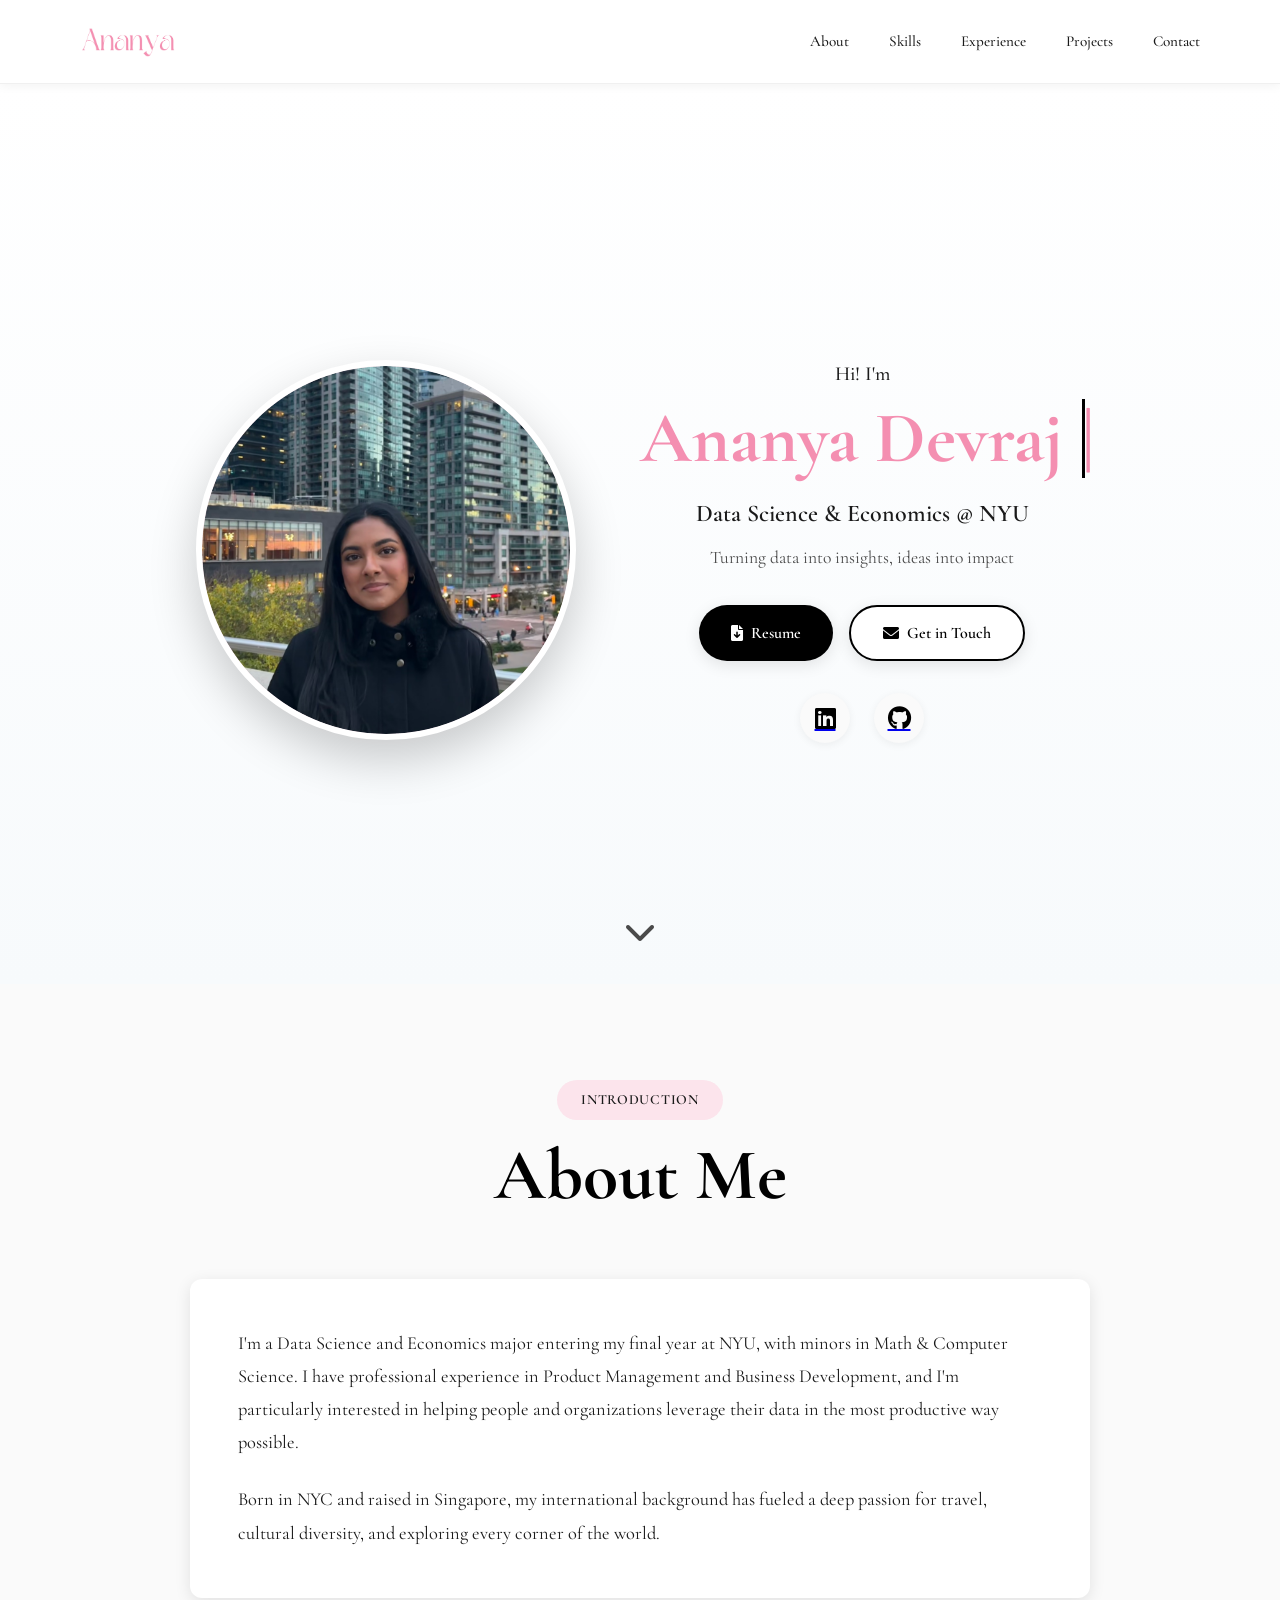
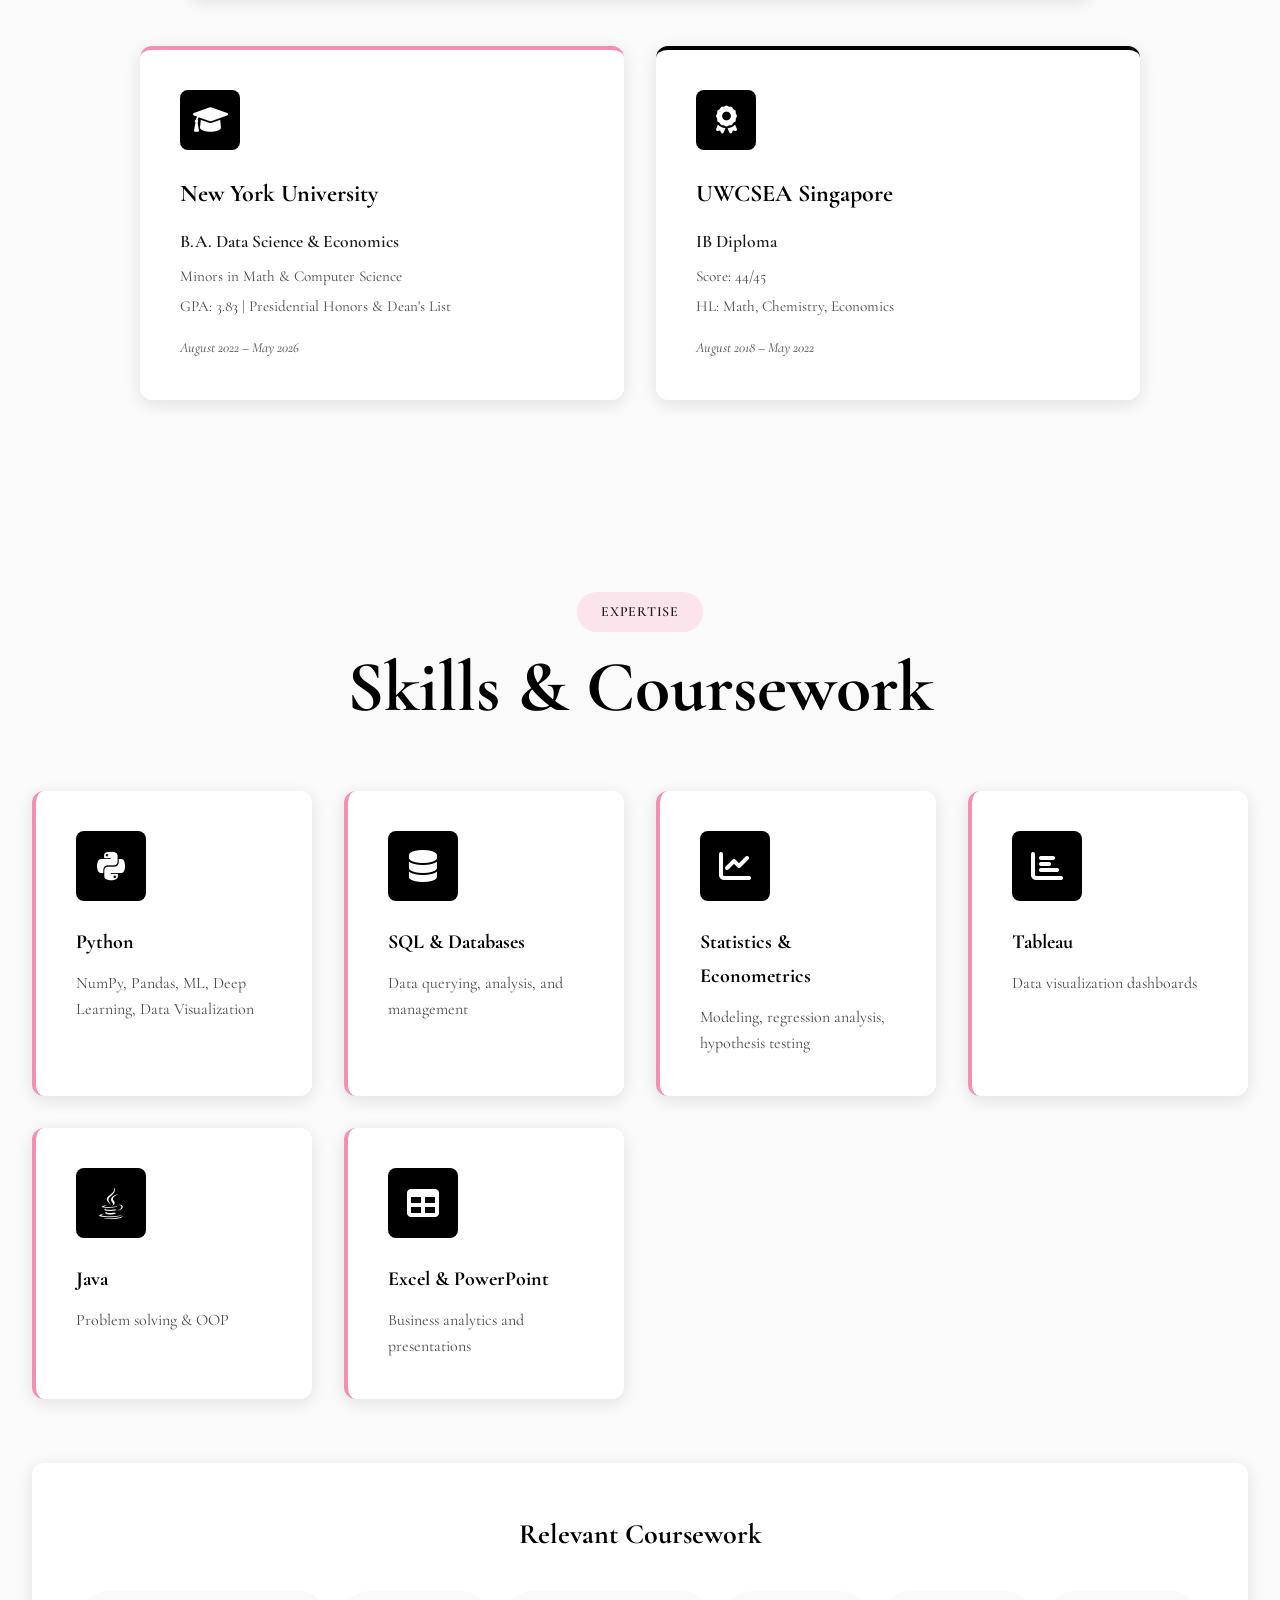
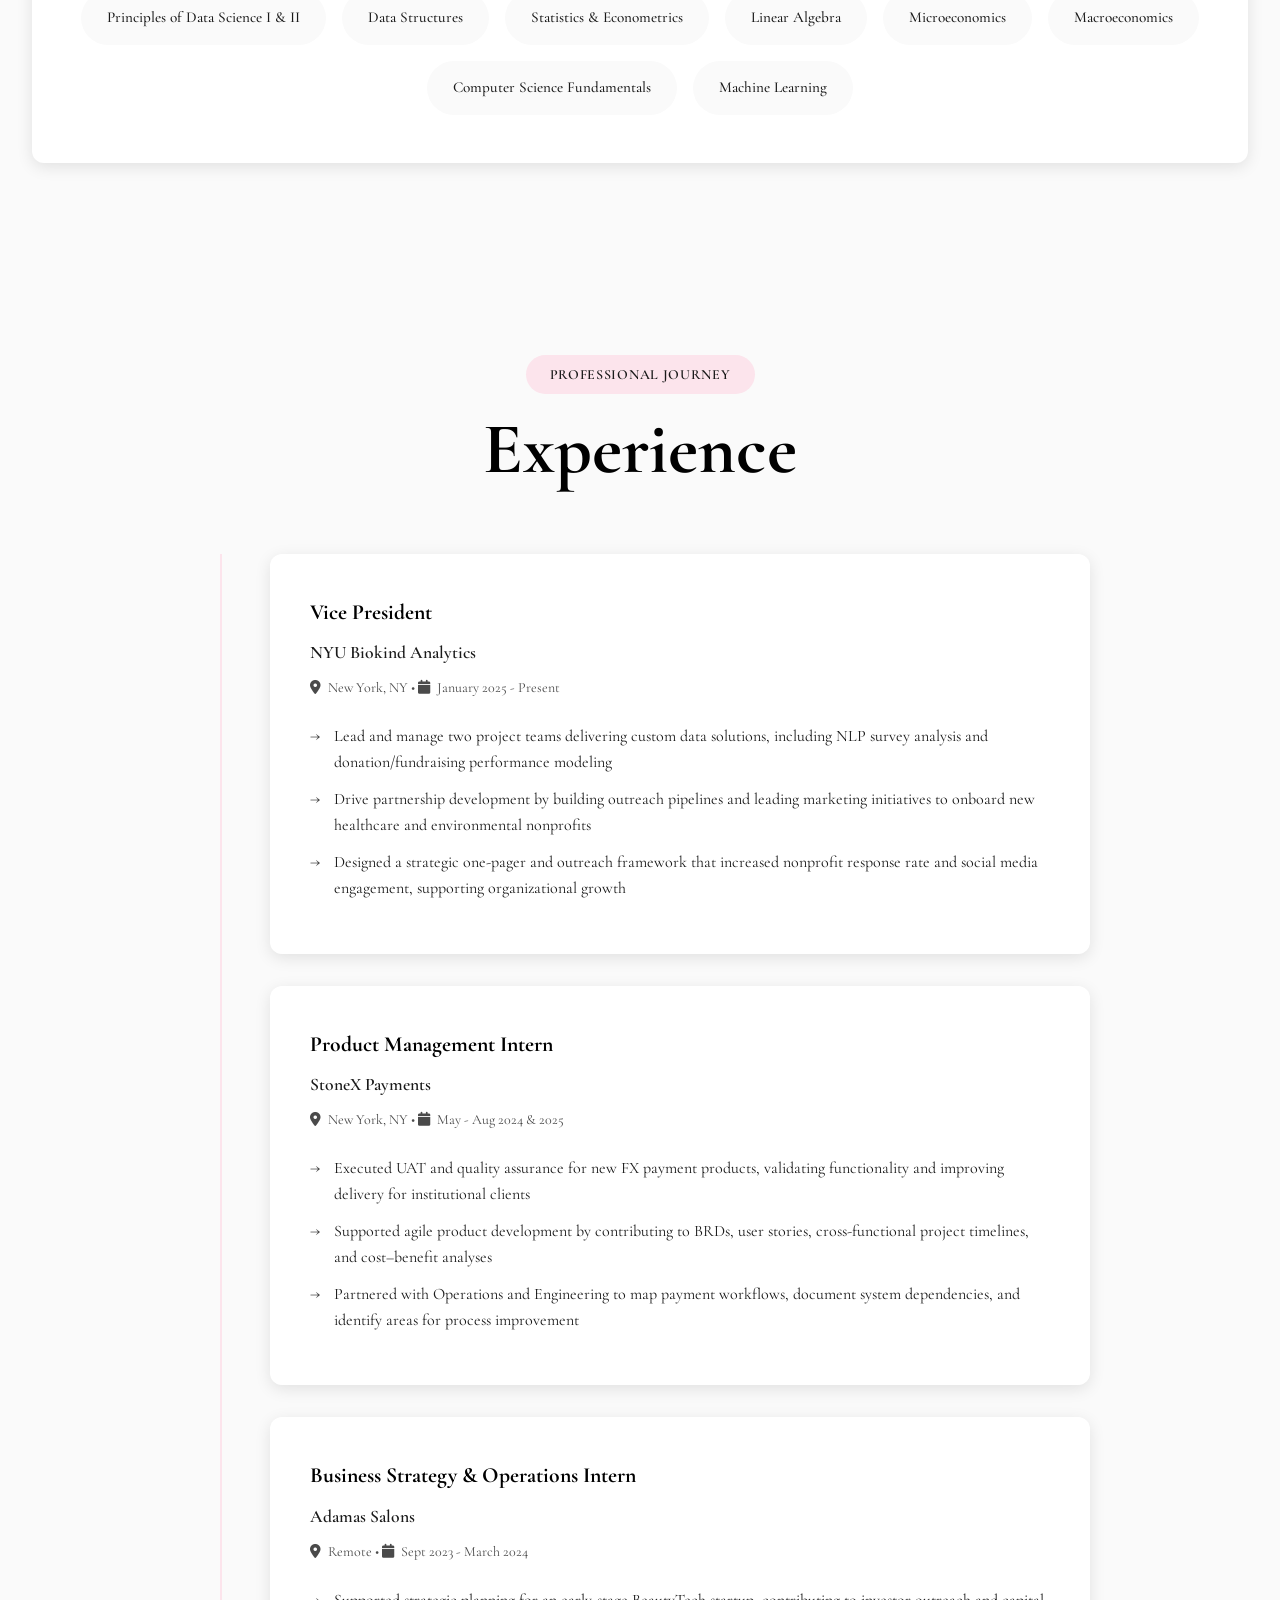
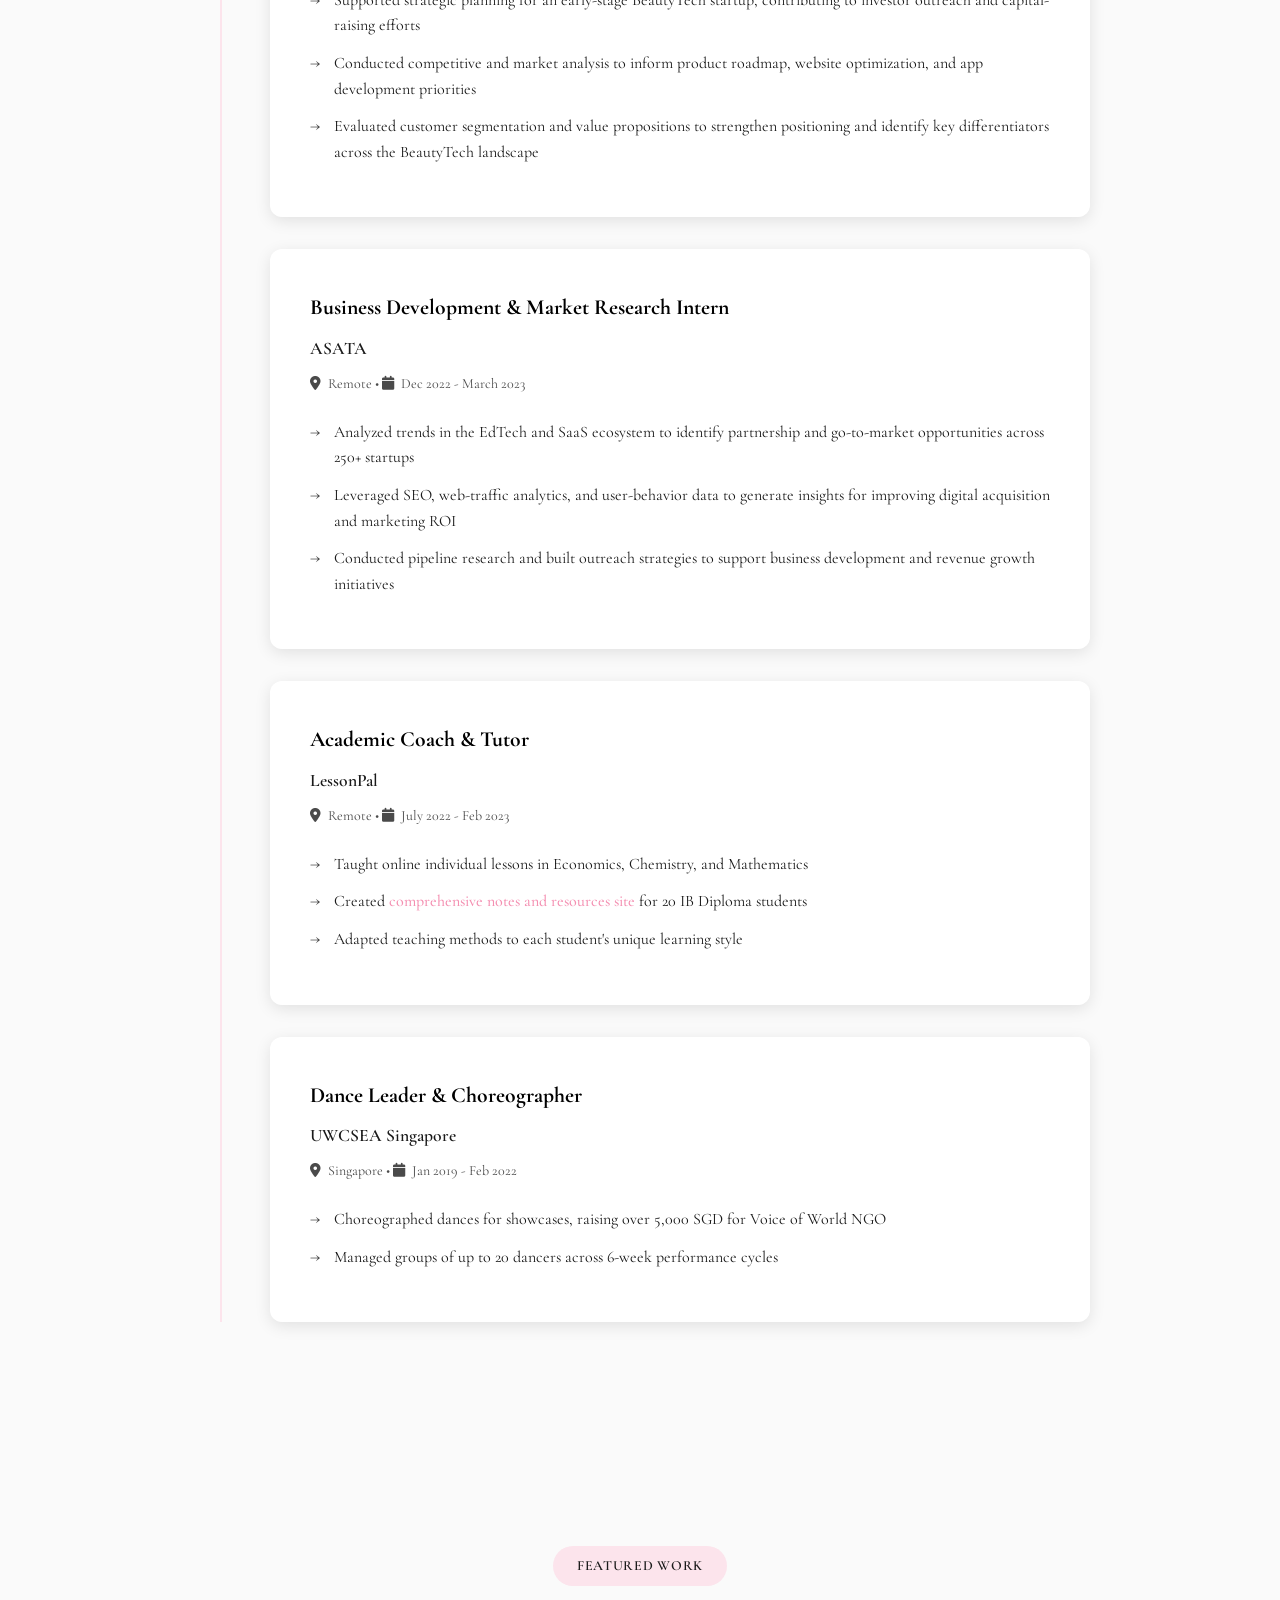
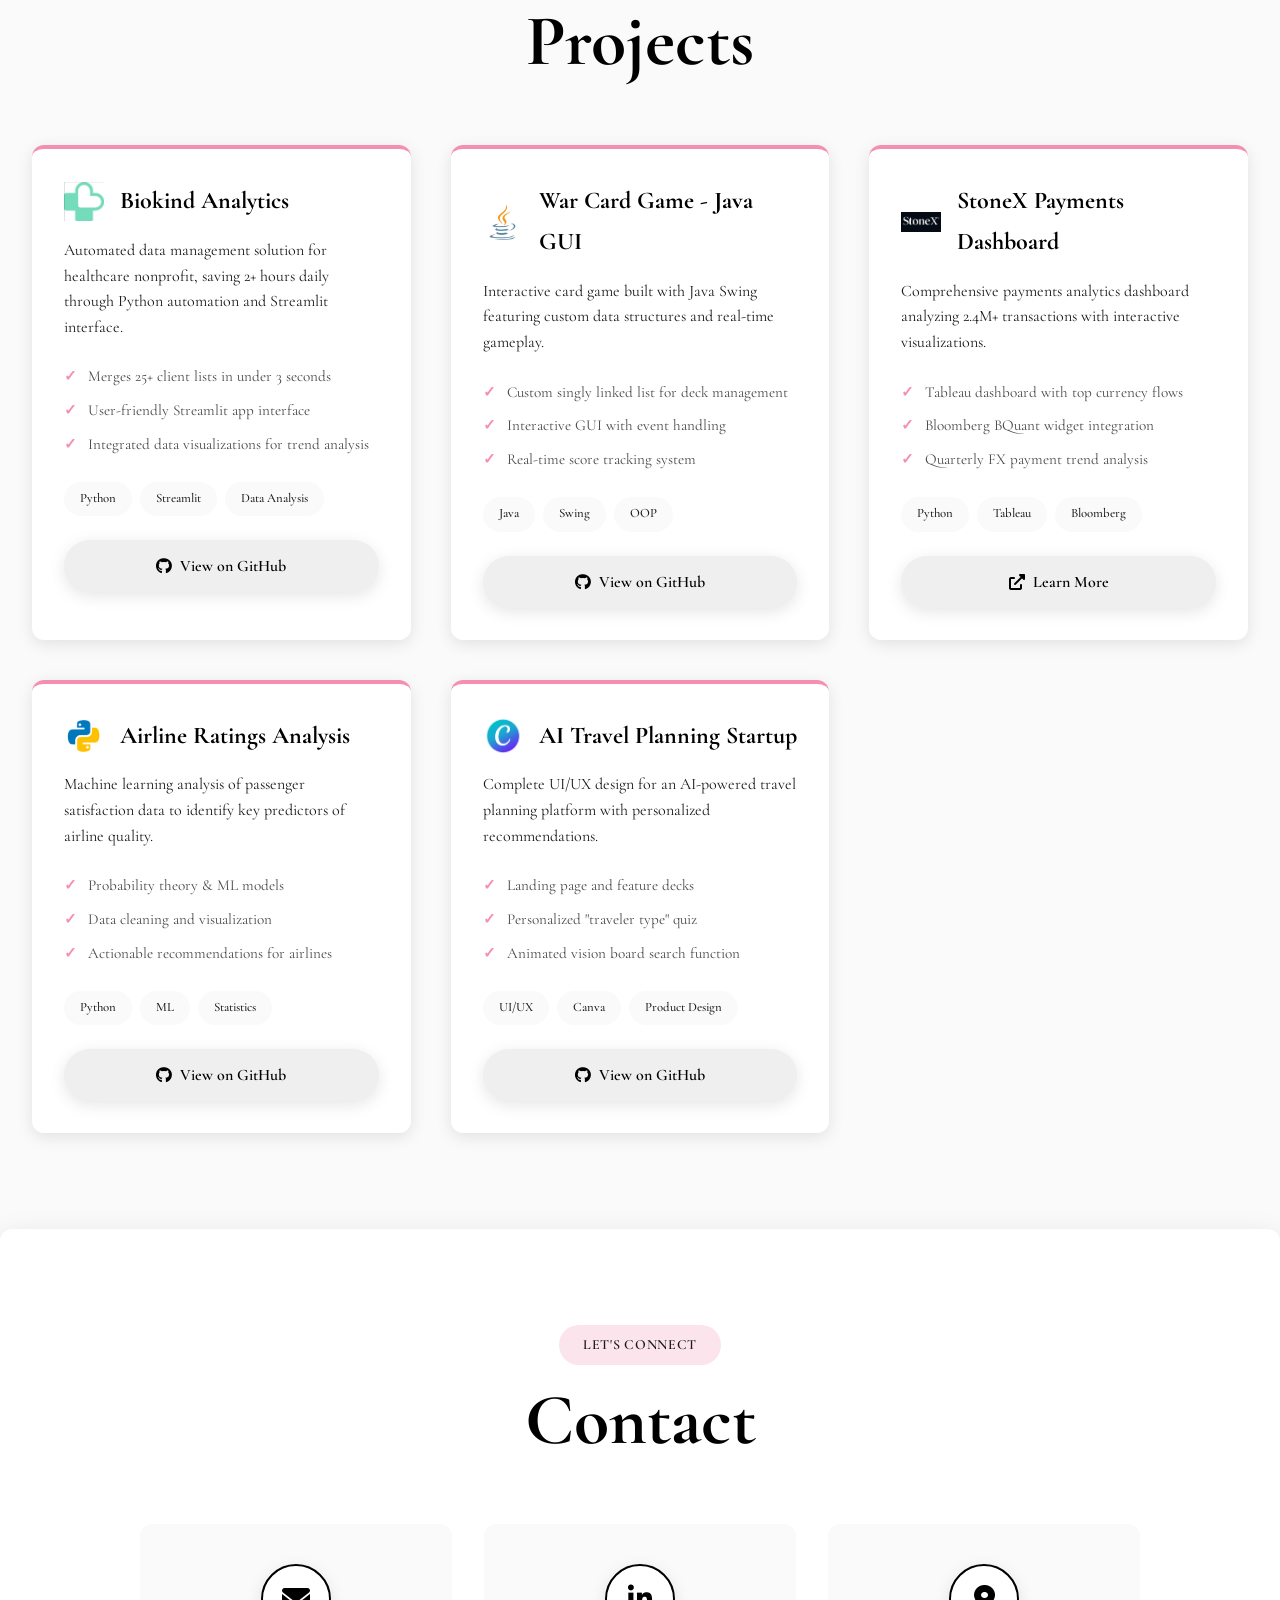
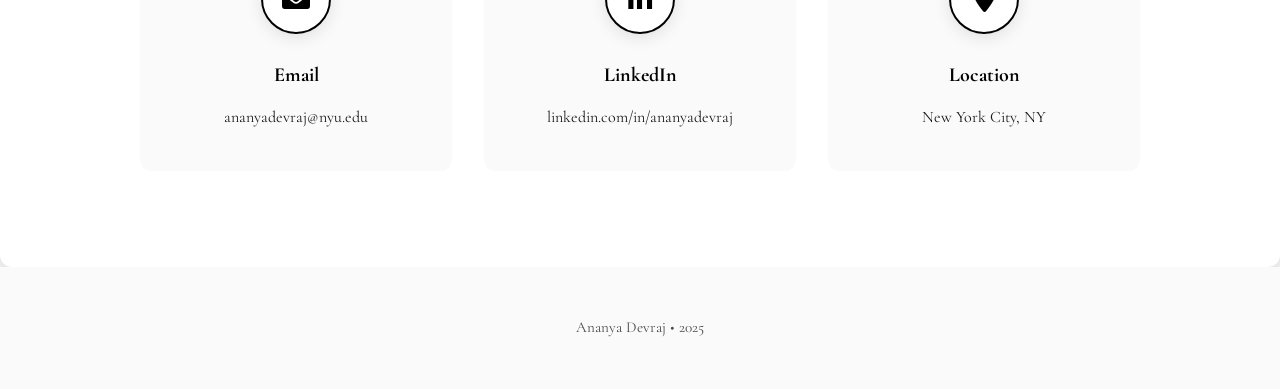
==== commit 5f05d5a4: "favicon" ====
--- a/index.html
+++ b/index.html
@@ -7,6 +7,8 @@
     <link rel="stylesheet" href="./style.css">
     <link rel="stylesheet" href="./mediaqueries.css">
     <link rel="stylesheet" href="https://cdnjs.cloudflare.com/ajax/libs/font-awesome/6.0.0/css/all.min.css">
+    <link rel="icon" type="image/png" href="./assets/favicon.png">
+
 </head>
 <body>
 
--- a/style.css
+++ b/style.css
@@ -226,8 +226,18 @@
     object-fit: cover;
     border: 6px solid white;
     box-shadow: var(--shadow-xl);
-}
-
+    background: var(--bg-tertiary);
+    opacity: 0;
+}
+.section_pic-container img.loaded {
+    opacity: 1;
+    animation: fadeInImage 0.3s ease-in;
+}
+
+@keyframes fadeInImage {
+    from { opacity: 0; }
+    to { opacity: 1; }
+}
 .section_text {
     max-width: 700px;
     text-align: center;
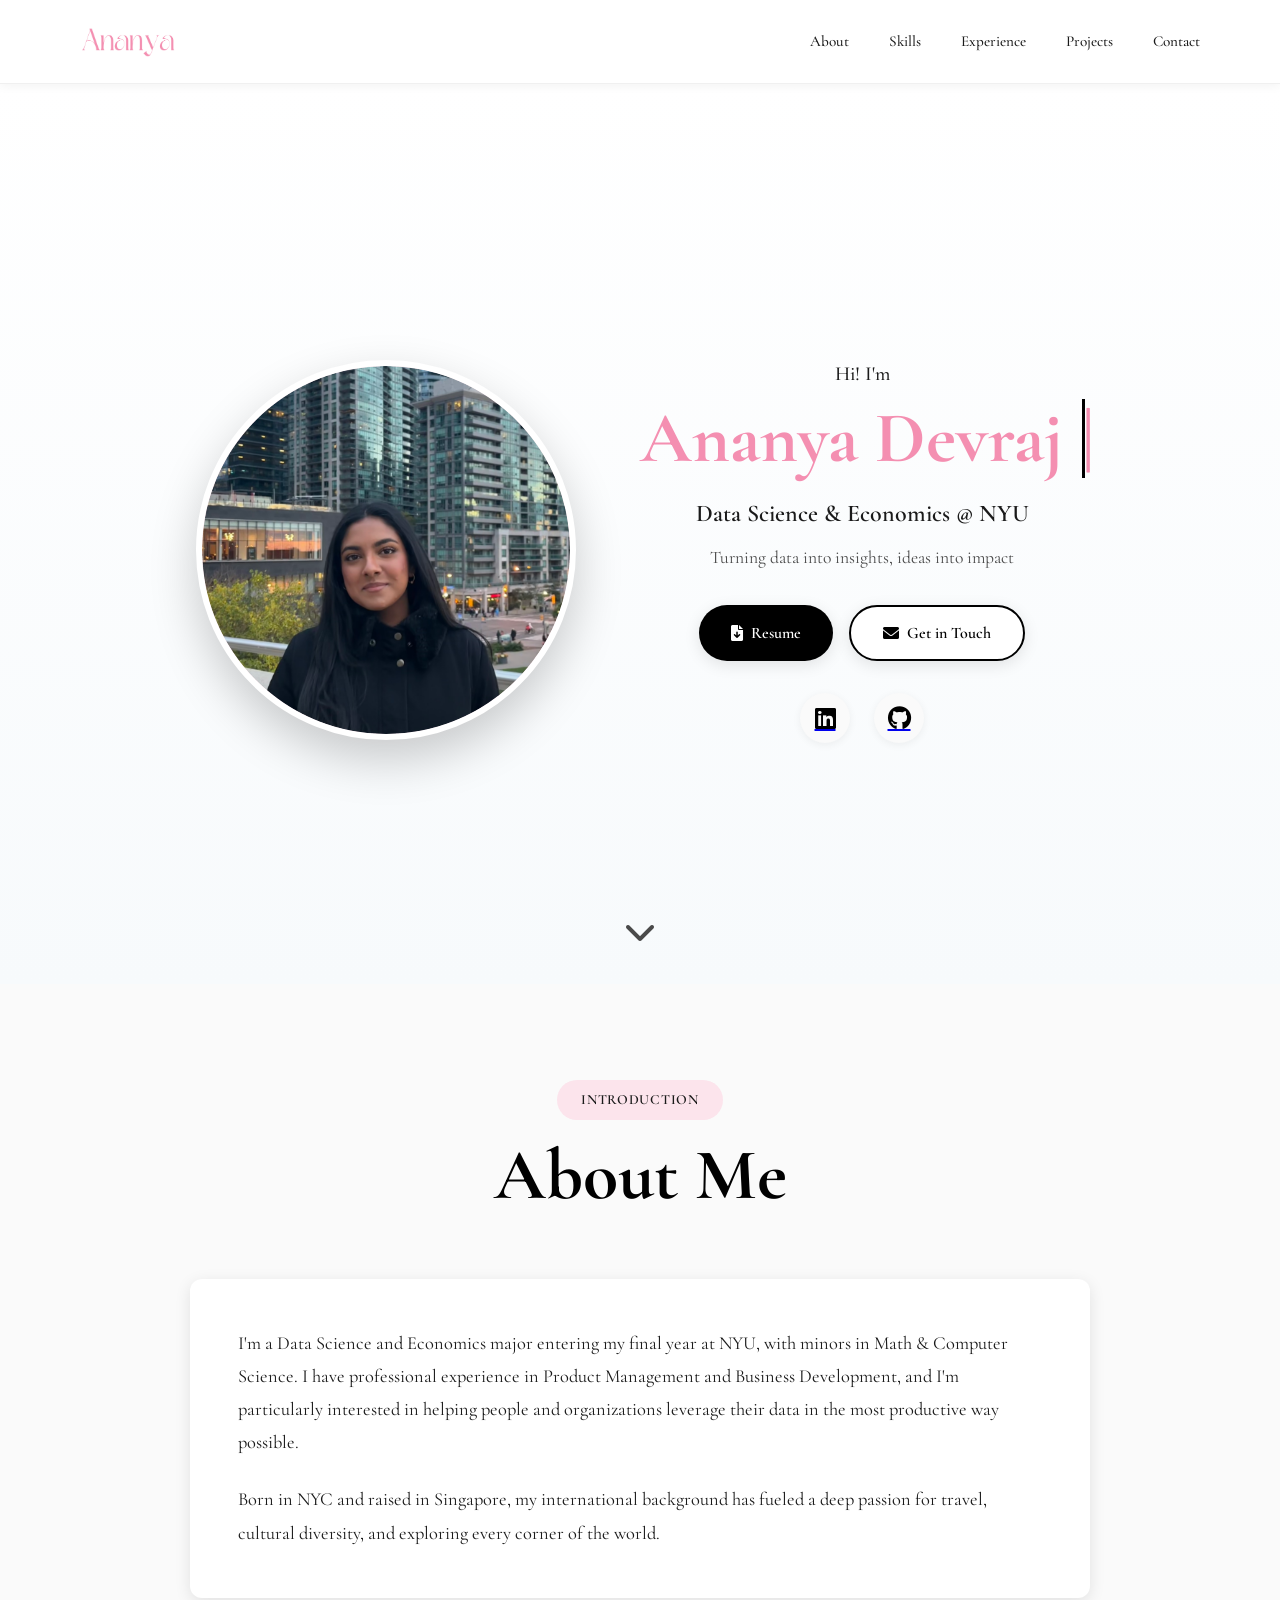
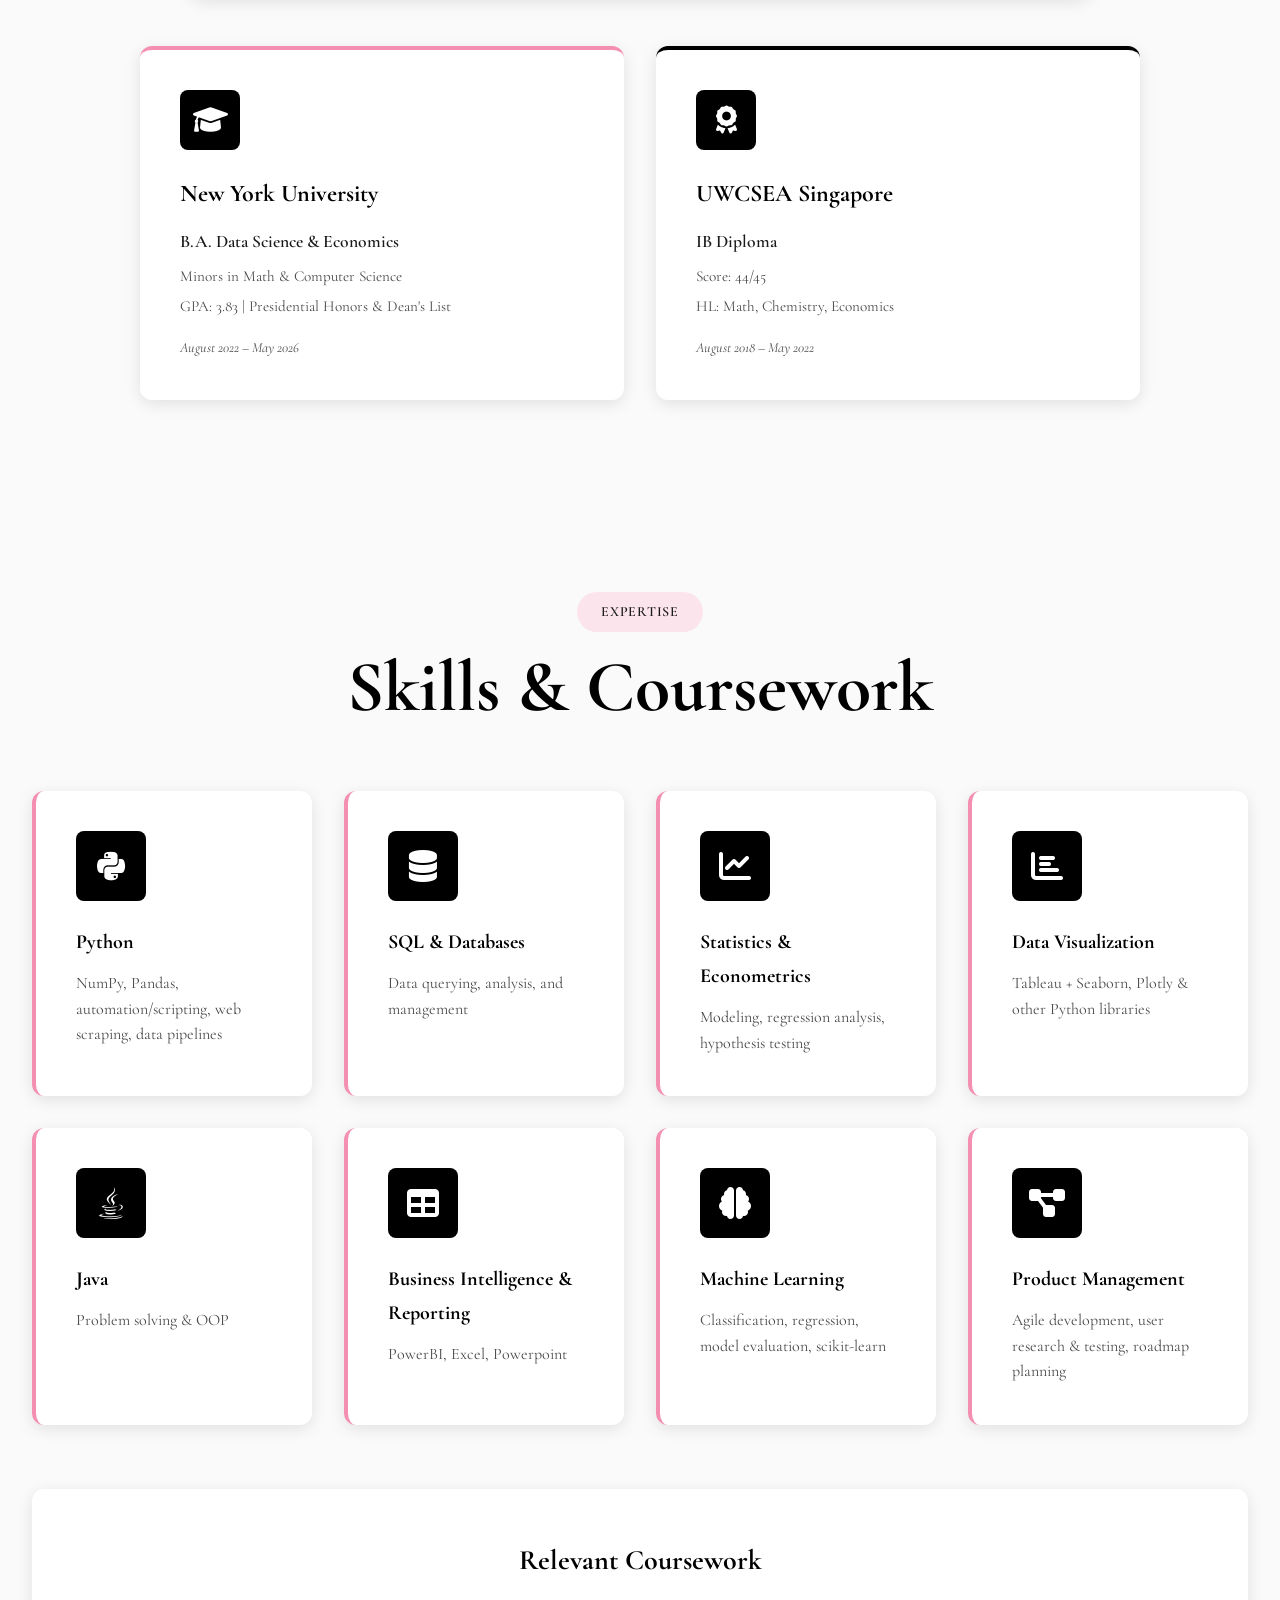
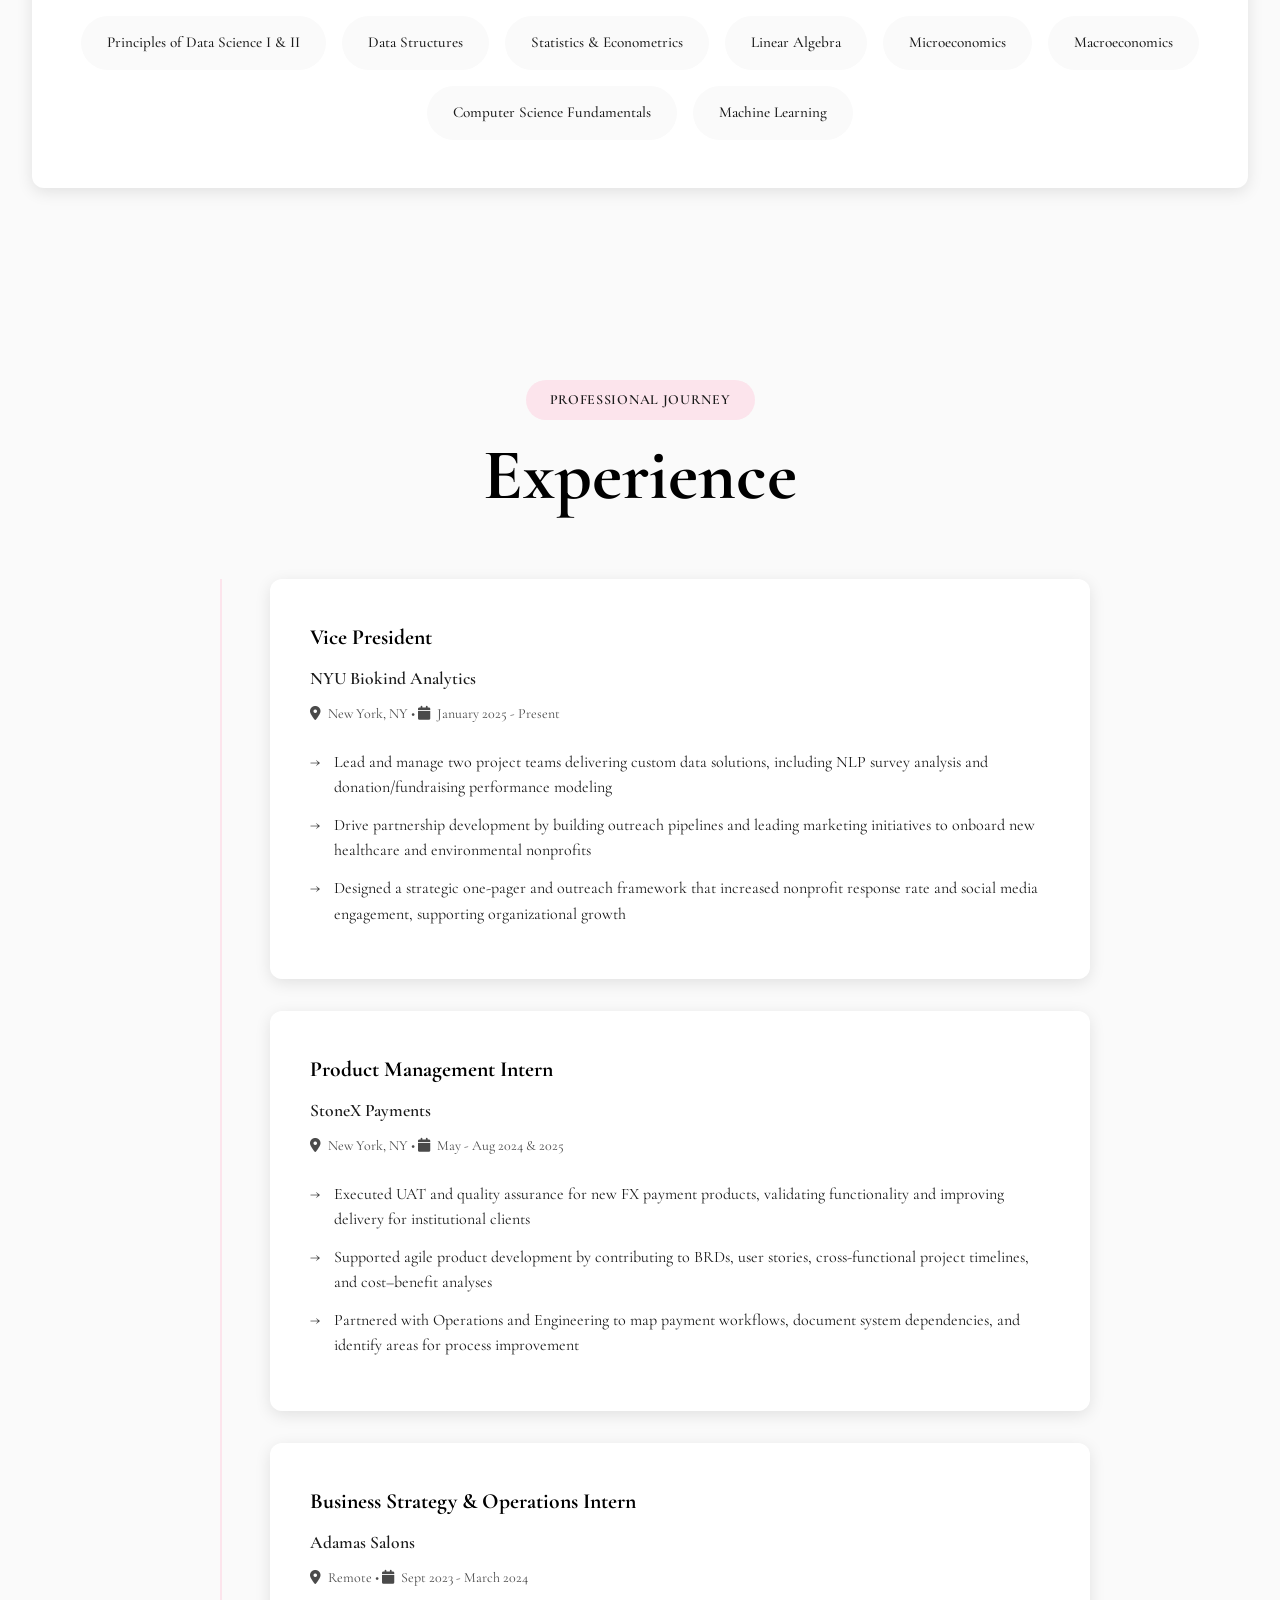
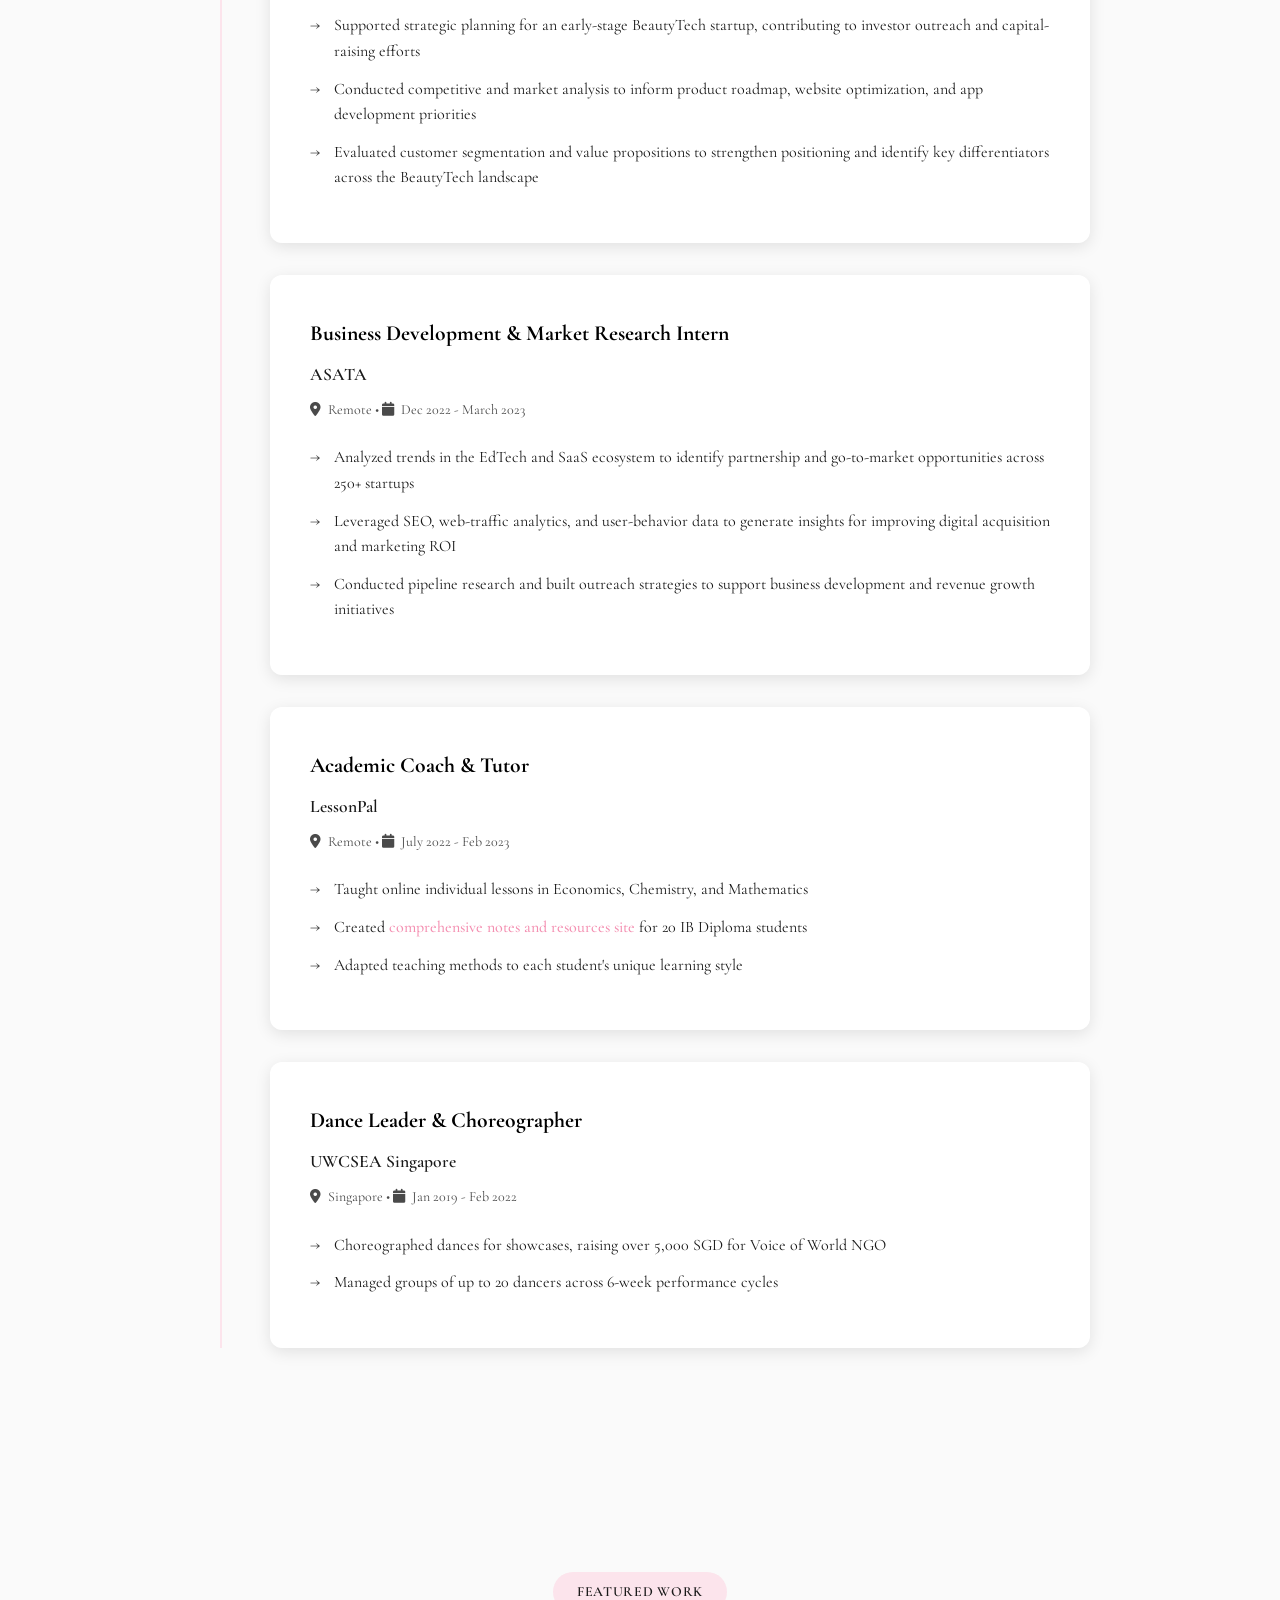
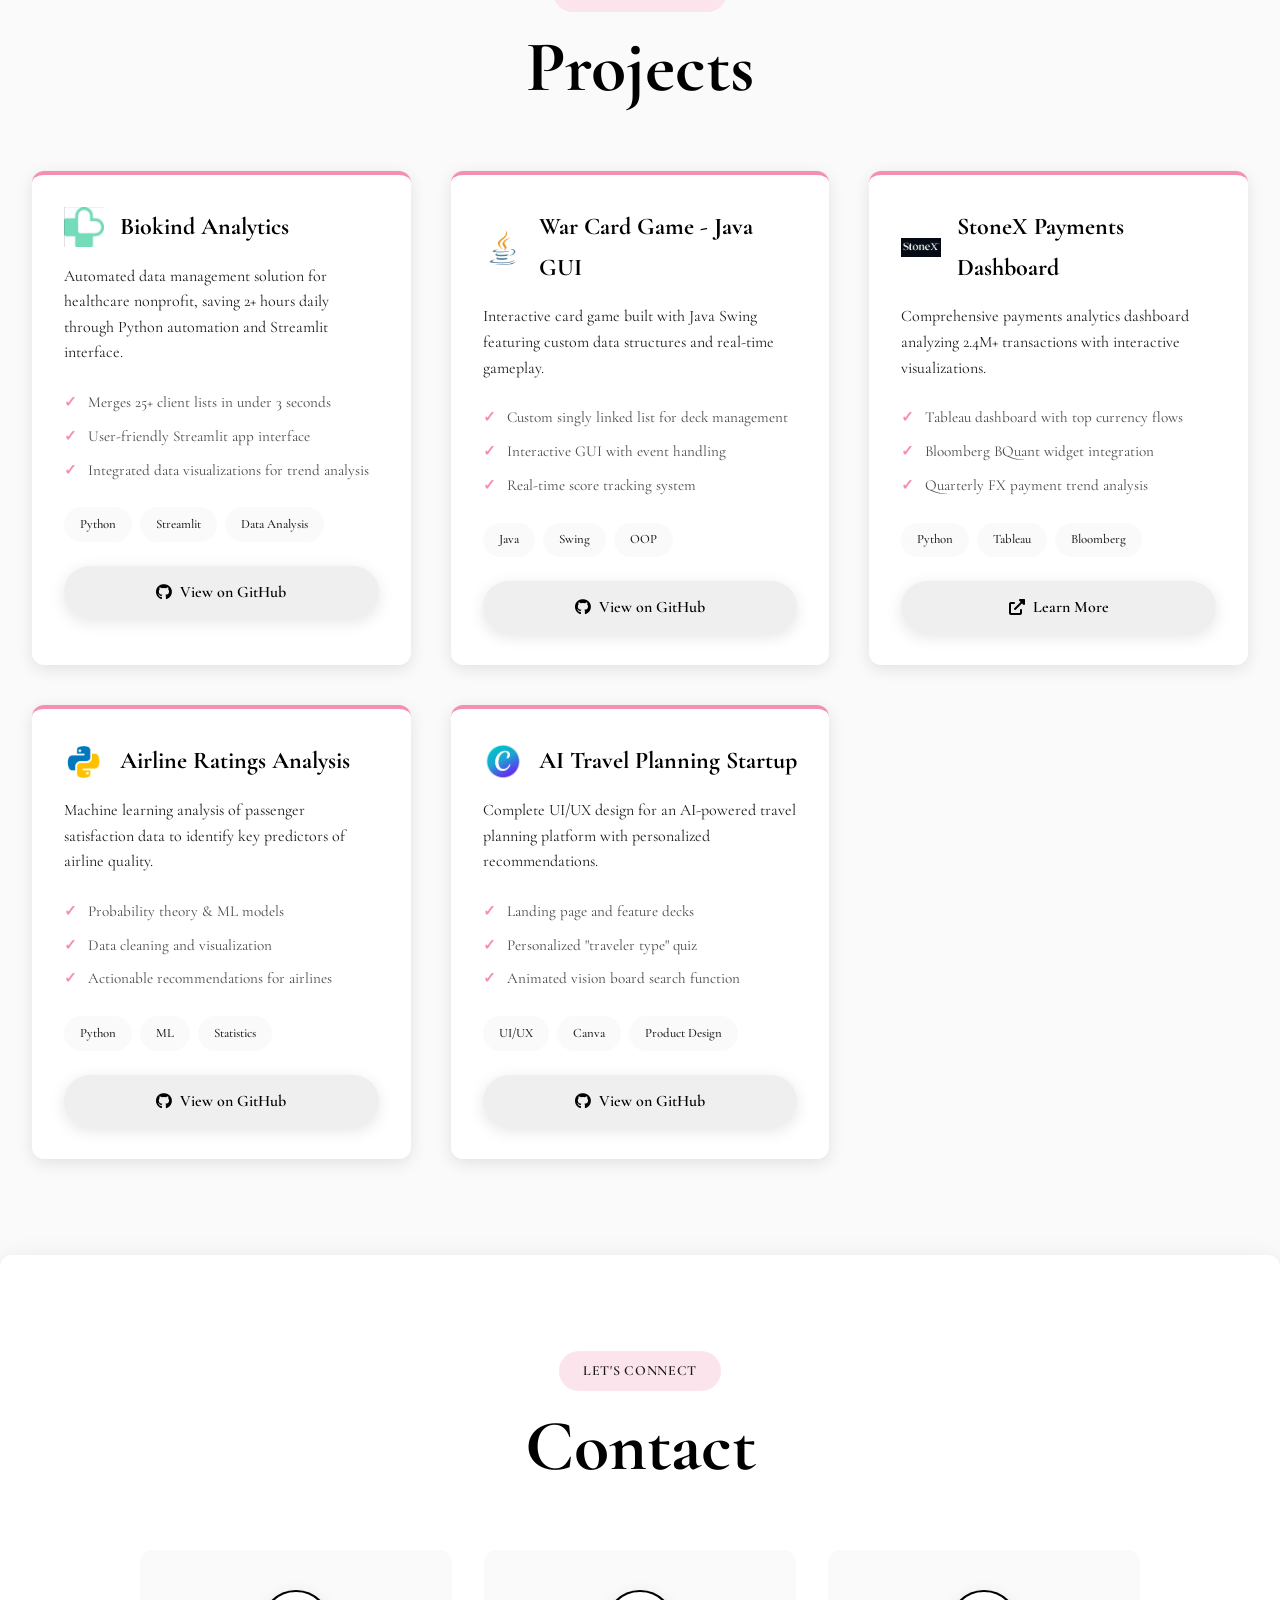
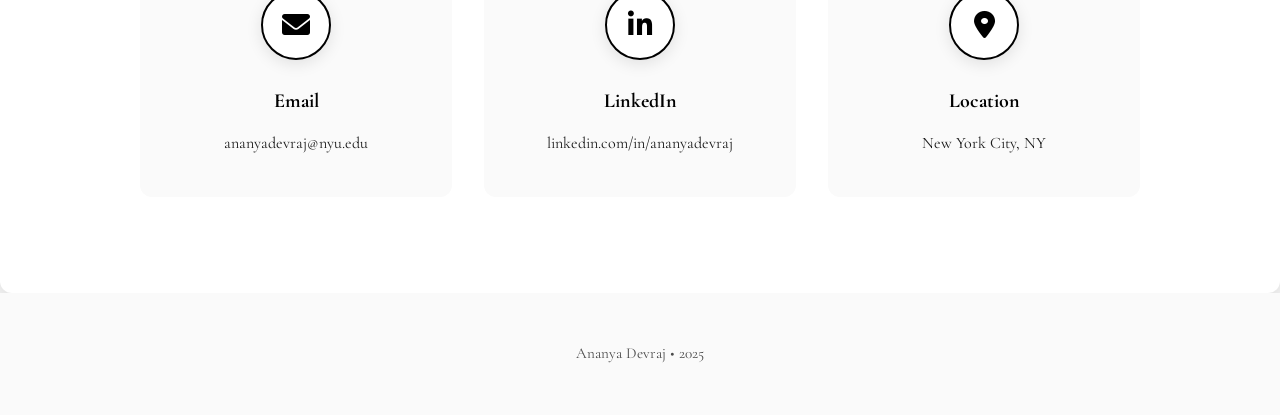
==== commit d21d2d9d: "skill cards" ====
--- a/index.html
+++ b/index.html
@@ -8,7 +8,6 @@
     <link rel="stylesheet" href="./mediaqueries.css">
     <link rel="stylesheet" href="https://cdnjs.cloudflare.com/ajax/libs/font-awesome/6.0.0/css/all.min.css">
     <link rel="icon" type="image/png" href="./assets/favicon.png">
-
 </head>
 <body>
 
@@ -136,7 +135,7 @@
                     <i class="fab fa-python"></i>
                 </div>
                 <h3>Python</h3>
-                <p>NumPy, Pandas, ML, Deep Learning, Data Visualization</p>
+                <p>NumPy, Pandas, automation/scripting, web scraping, data pipelines</p>
             </div>
 
             <div class="skill-card" >
@@ -159,8 +158,8 @@
                 <div class="skill-icon">
                     <i class="fas fa-chart-bar"></i>
                 </div>
-                <h3>Tableau</h3>
-                <p>Data visualization dashboards</p>
+                <h3>Data Visualization</h3>
+                <p>Tableau + Seaborn, Plotly & other Python libraries</p>
             </div>
 
             <div class="skill-card" >
@@ -175,9 +174,24 @@
                 <div class="skill-icon">
                     <i class="fas fa-table"></i>
                 </div>
-                <h3>Excel & PowerPoint</h3>
-                <p>Business analytics and presentations</p>
-            </div>
+                <h3>Business Intelligence & Reporting</h3>
+                <p>PowerBI, Excel, Powerpoint</p>
+            </div>
+            <div class="skill-card">
+    <div class="skill-icon">
+        <i class="fas fa-brain"></i>
+    </div>
+    <h3>Machine Learning</h3>
+    <p>Classification, regression, model evaluation, scikit-learn</p>
+</div>
+
+<div class="skill-card">
+    <div class="skill-icon">
+        <i class="fas fa-project-diagram"></i>
+    </div>
+    <h3>Product Management</h3>
+    <p>Agile development, user research & testing, roadmap planning</p>
+</div>
         </div>
 
         <div class="coursework-section">
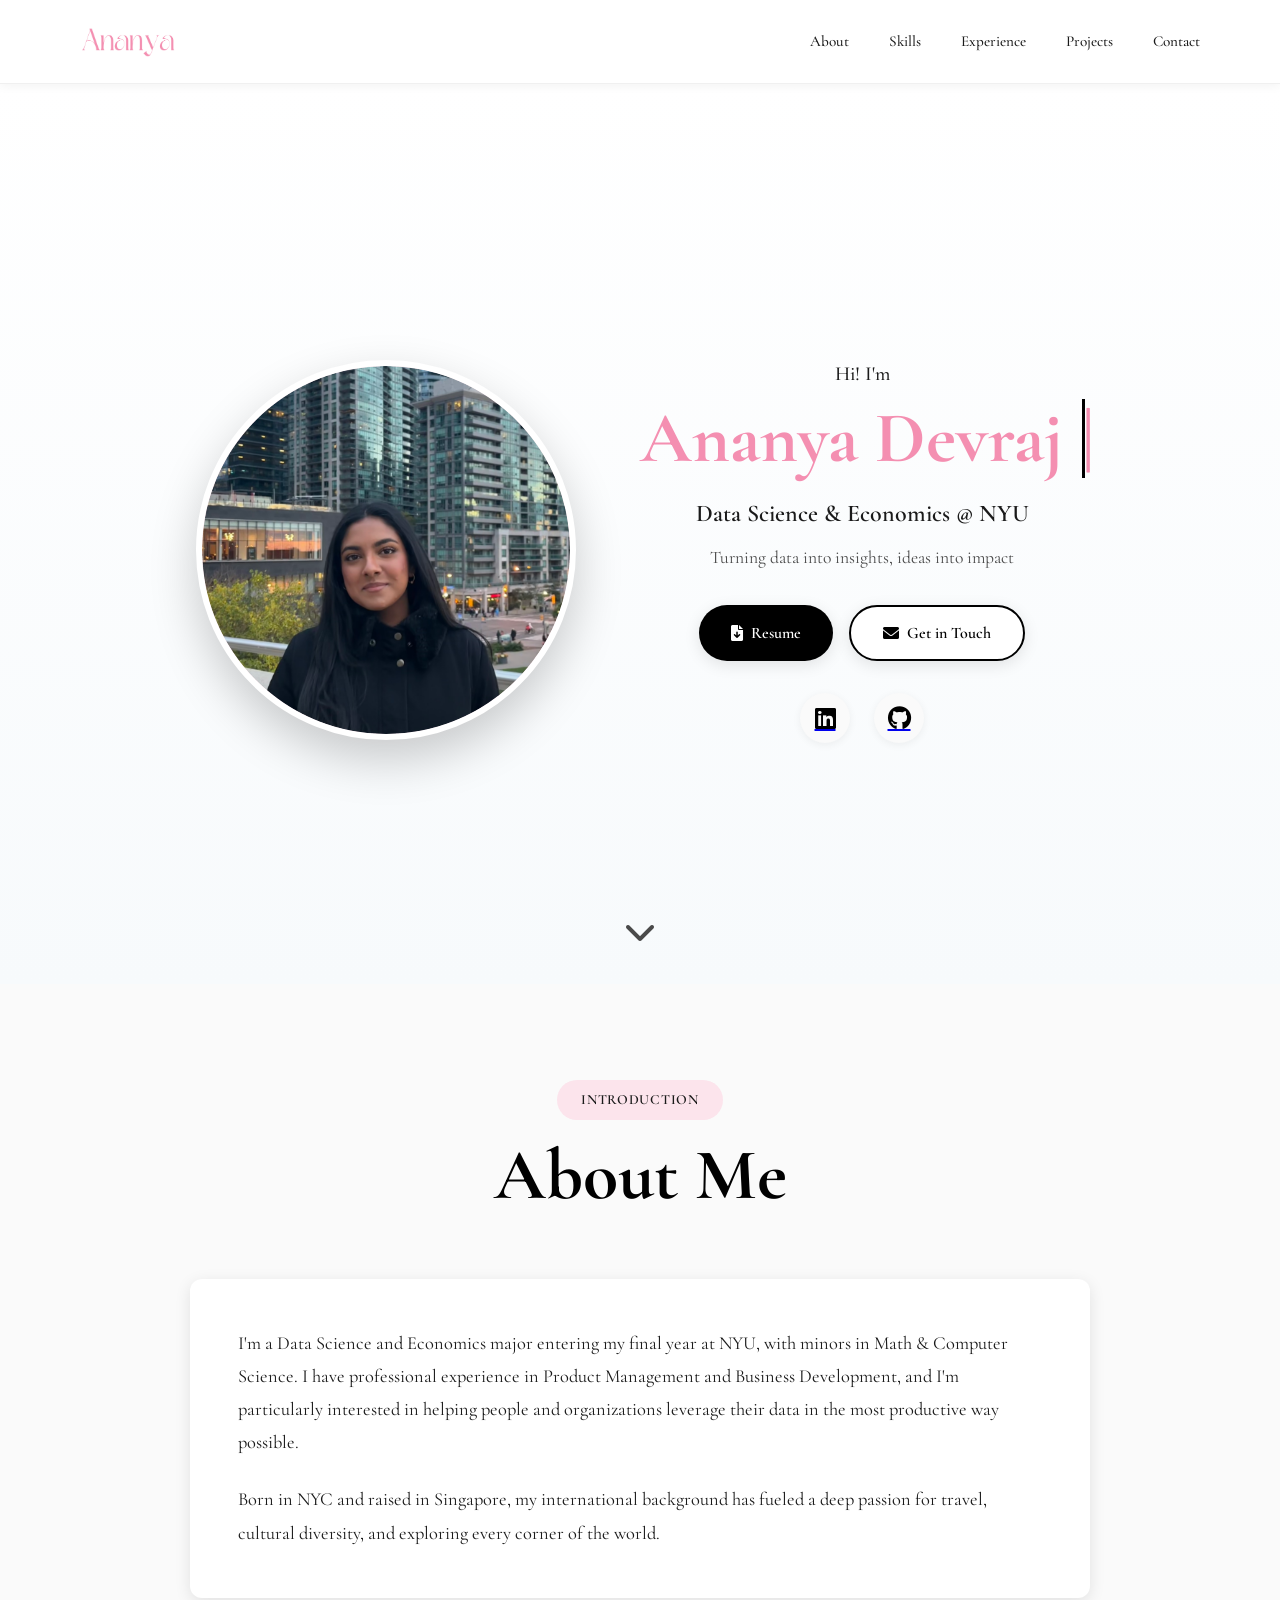
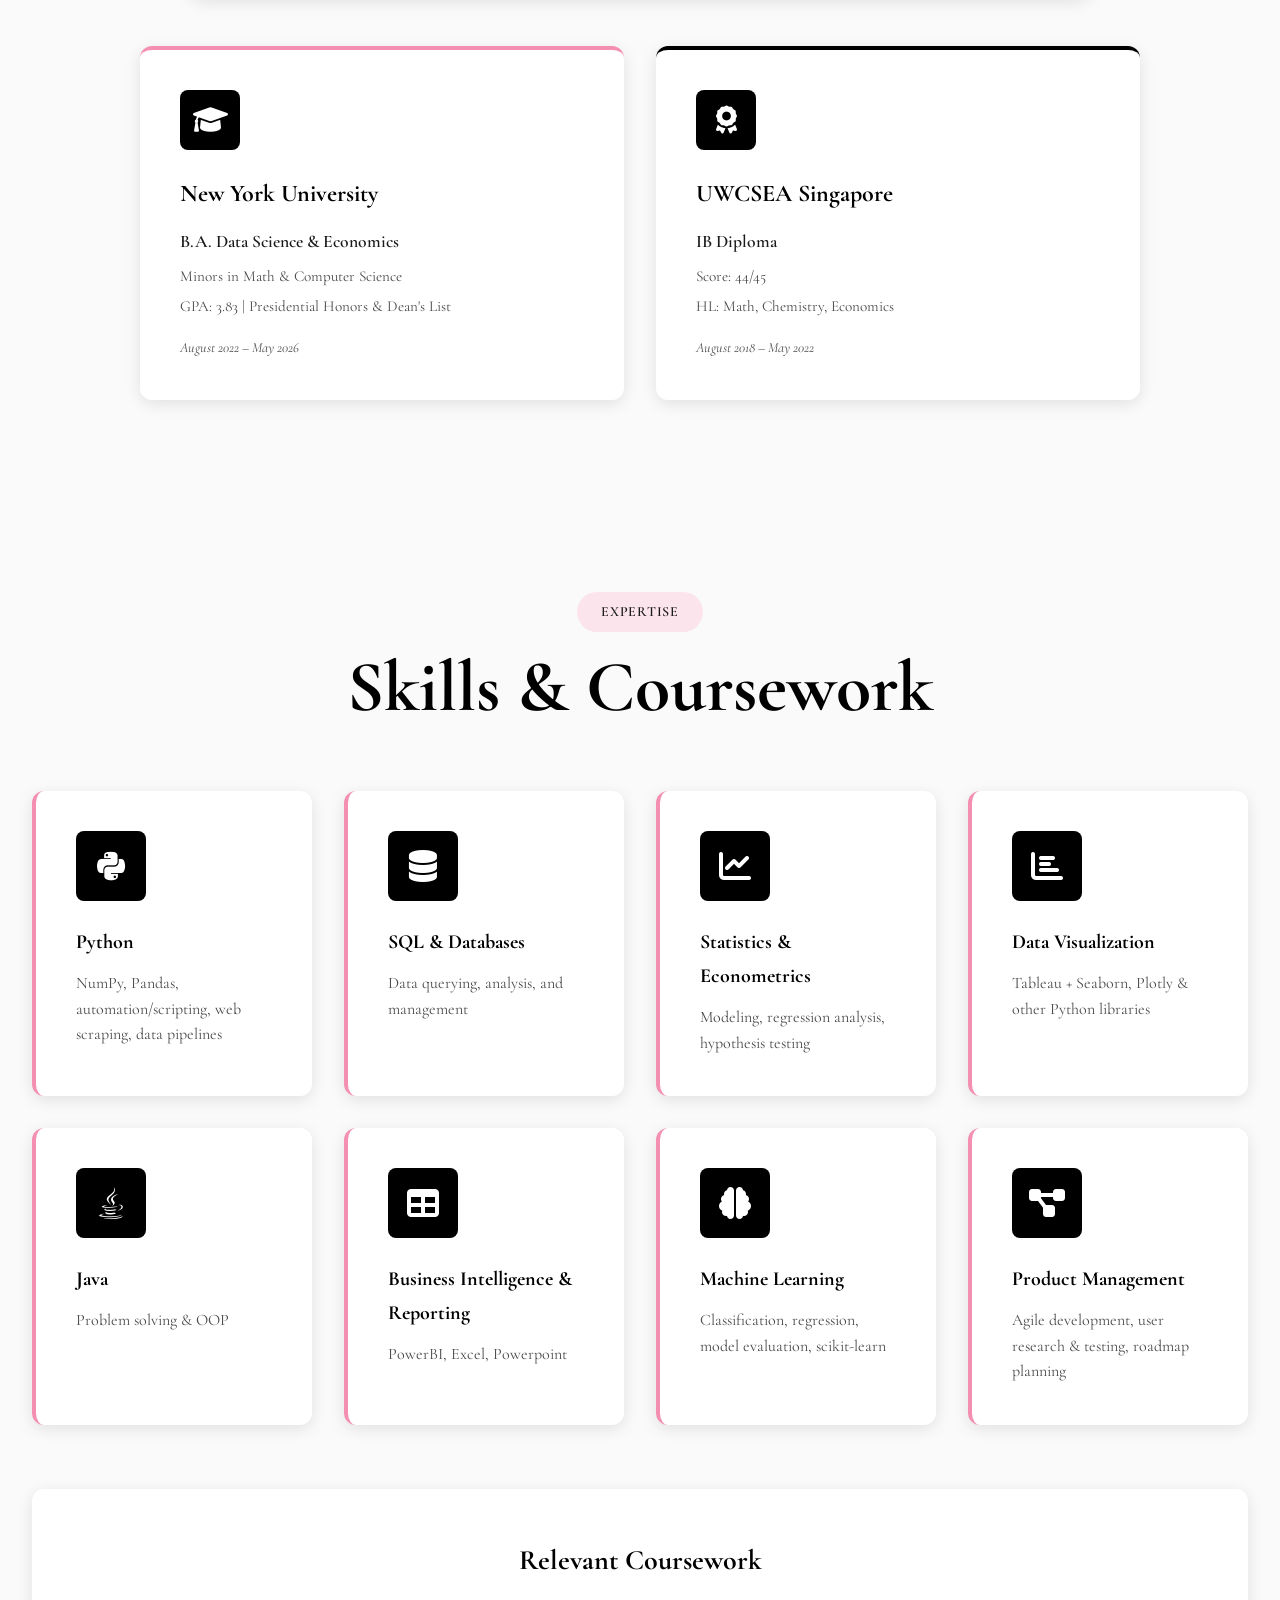
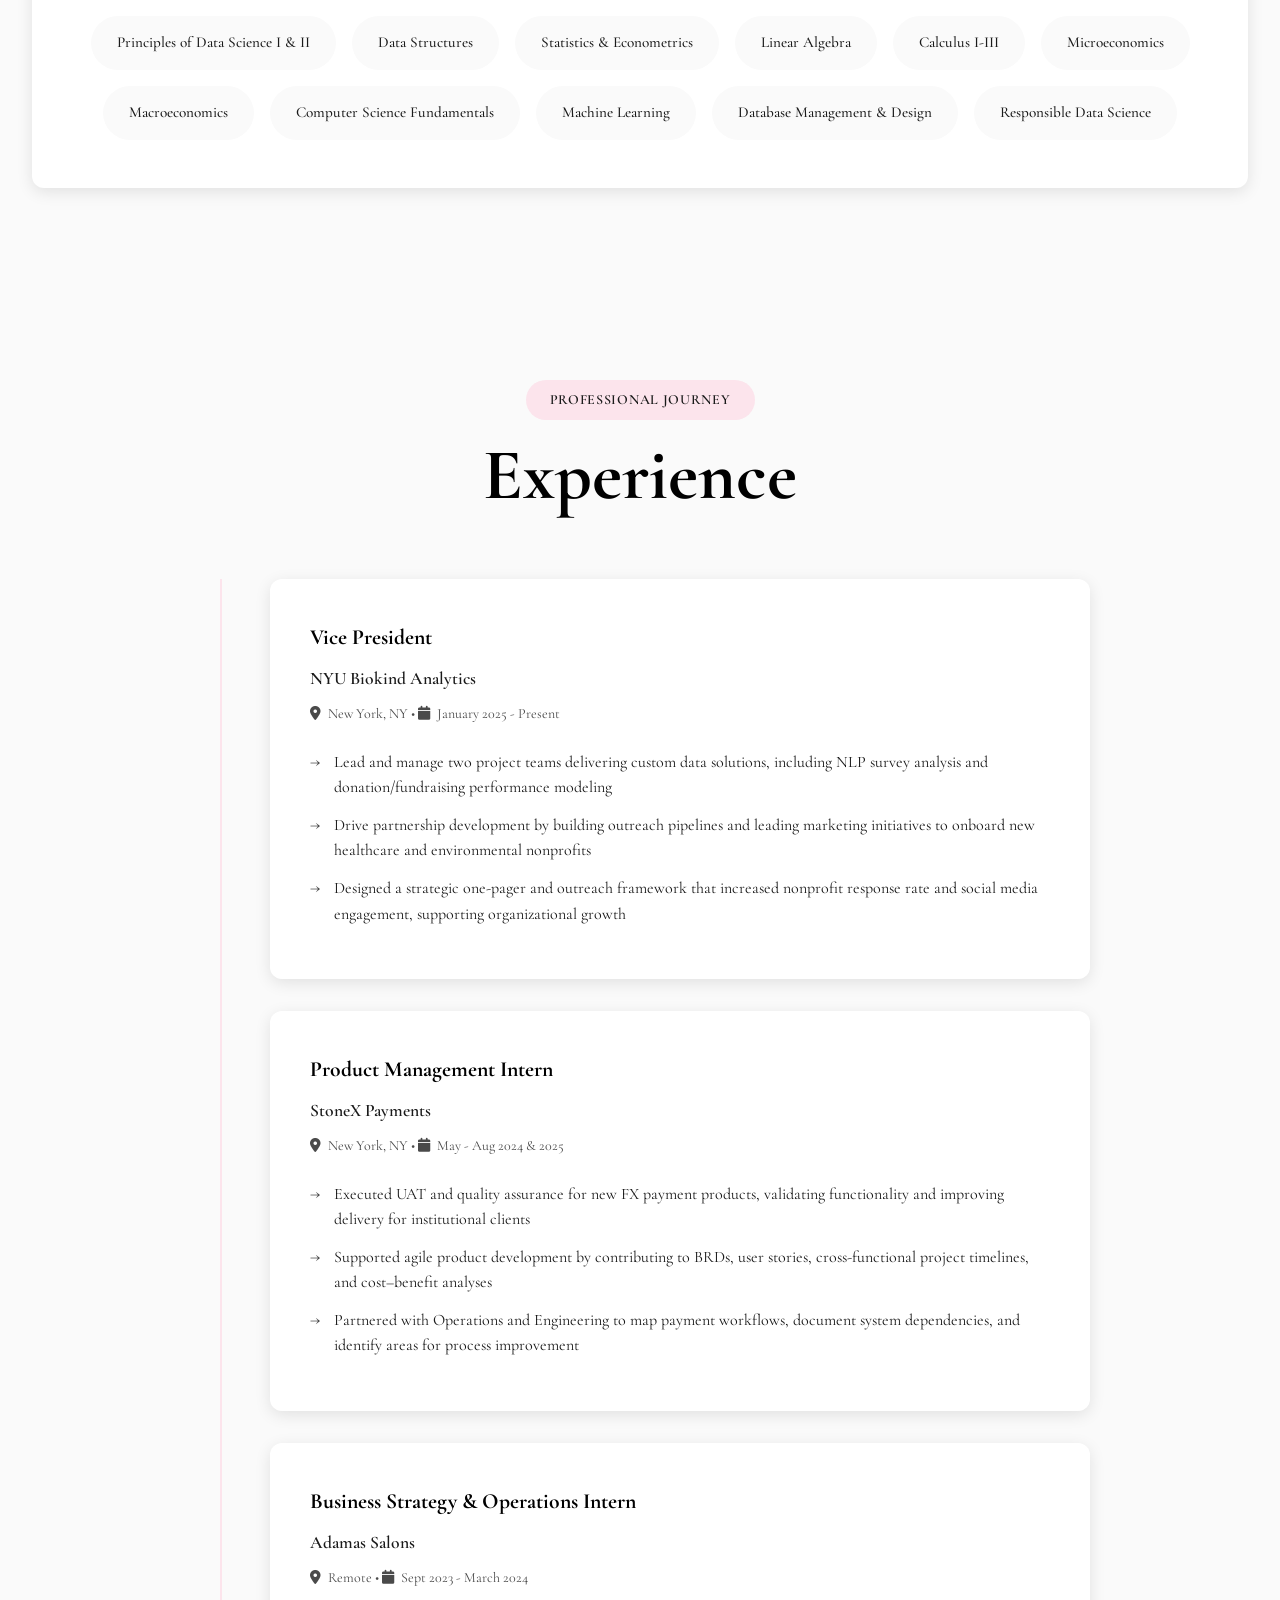
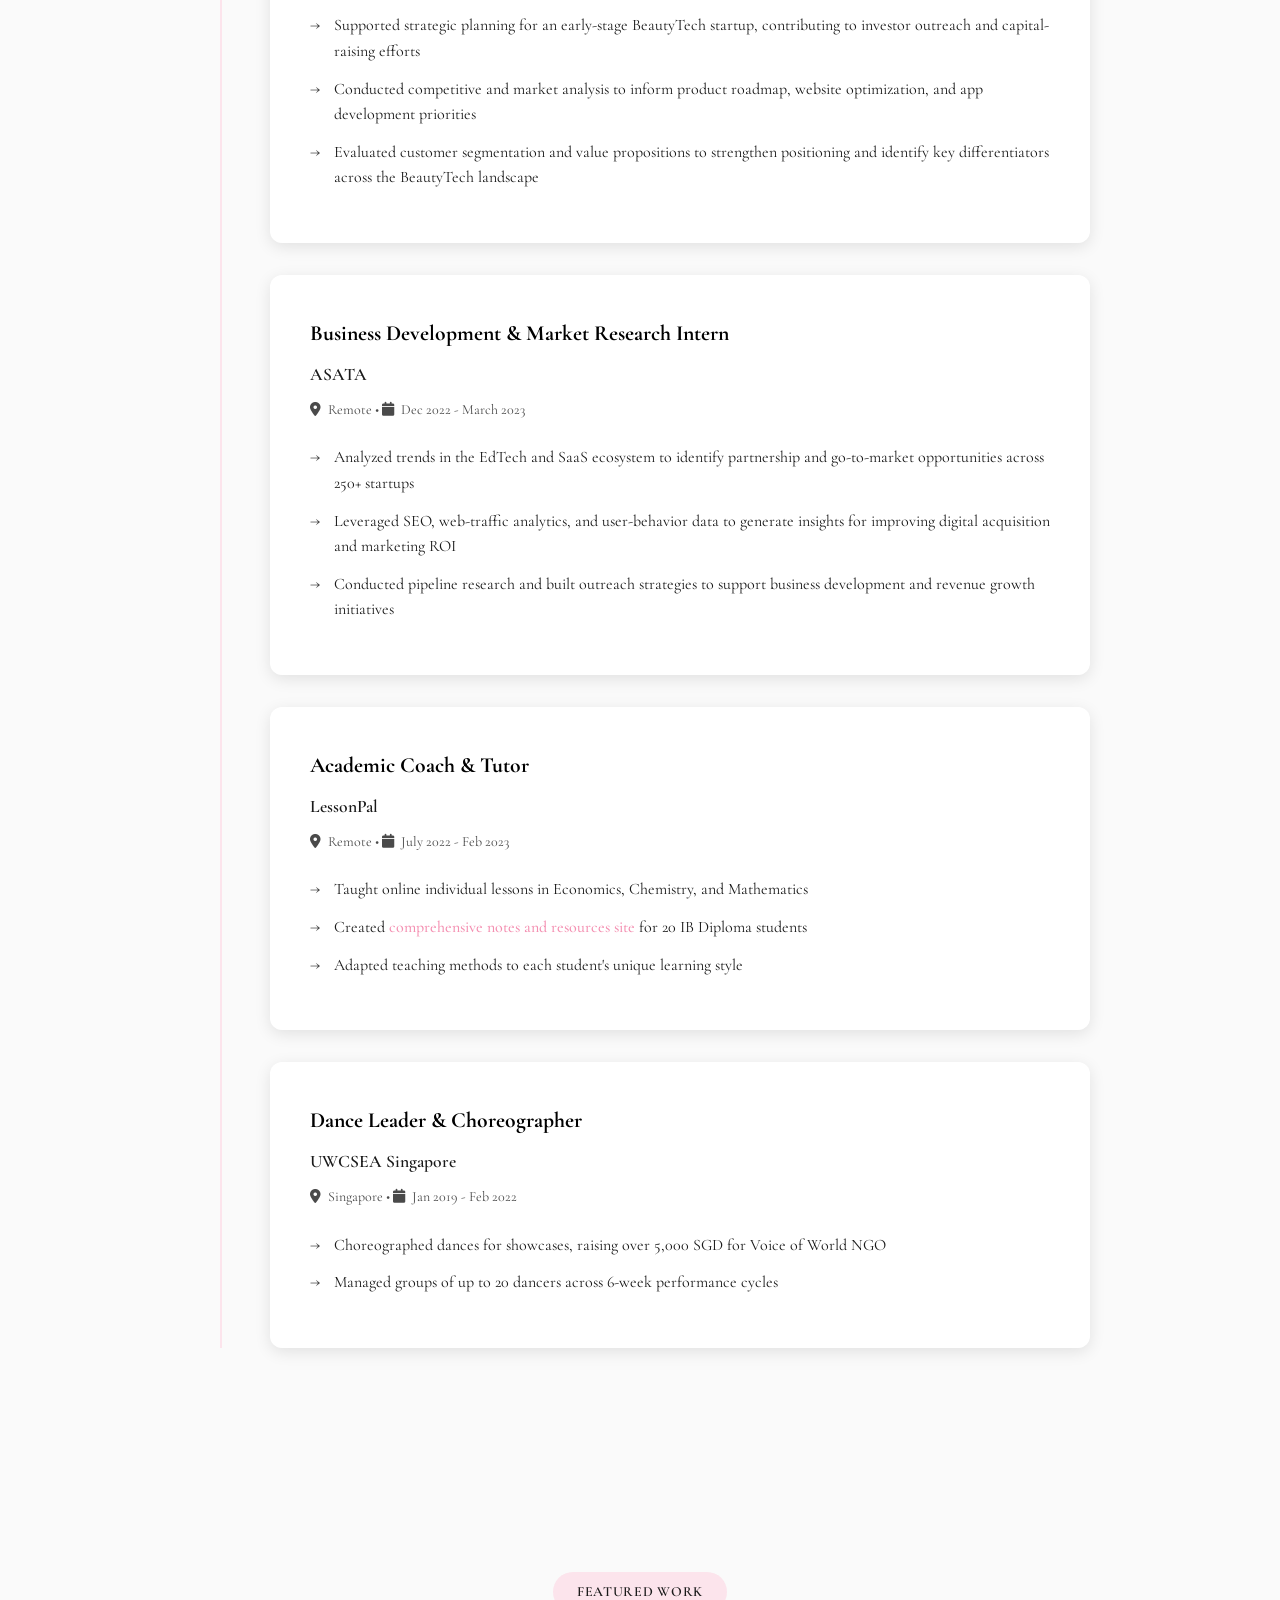
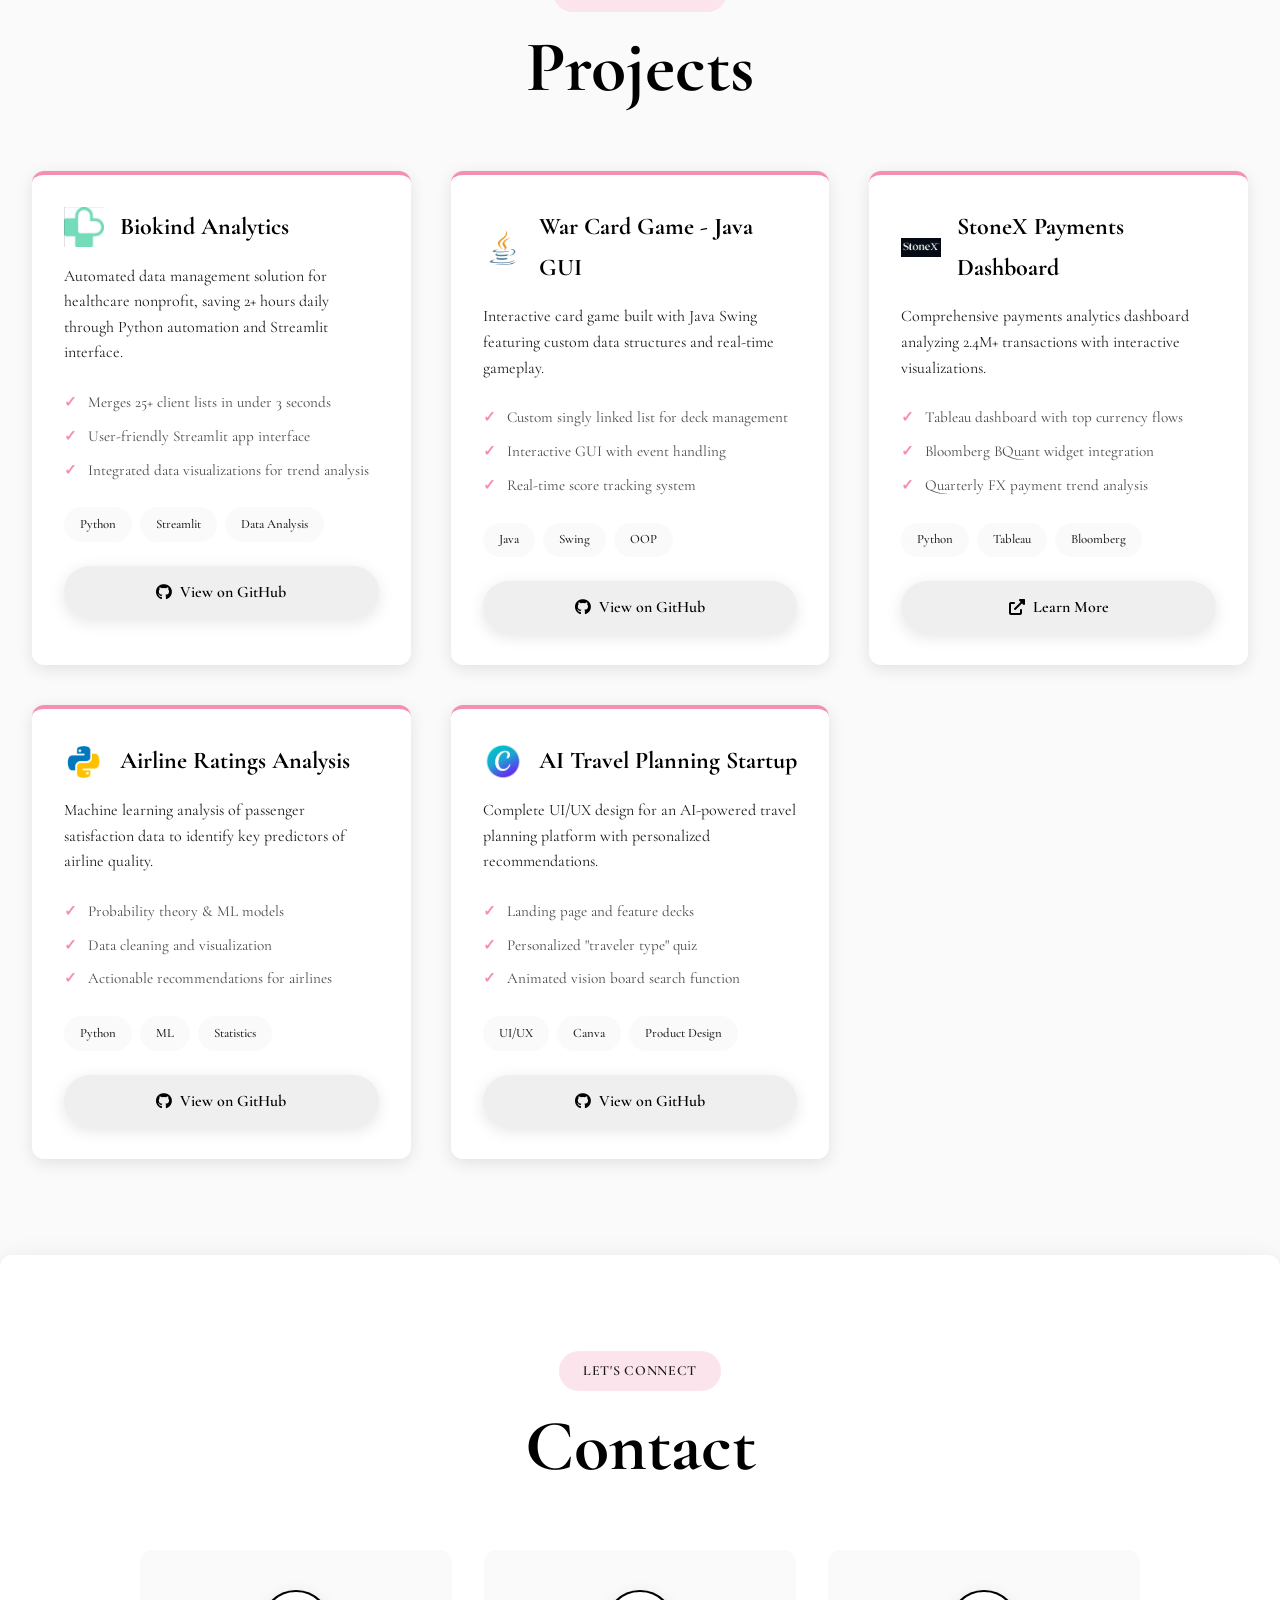
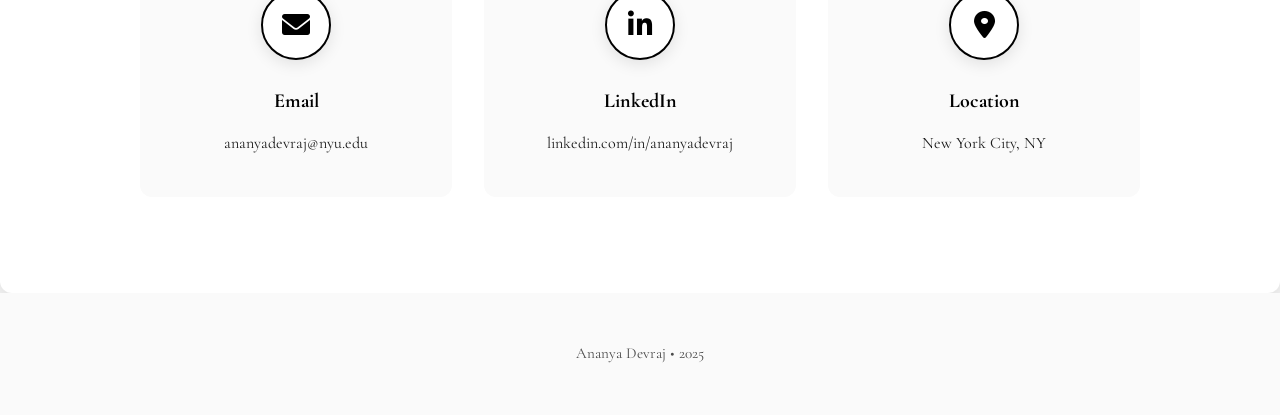
==== commit cb455f98: "coursework" ====
--- a/index.html
+++ b/index.html
@@ -201,10 +201,13 @@
                 <span class="course-tag">Data Structures</span>
                 <span class="course-tag">Statistics & Econometrics</span>
                 <span class="course-tag">Linear Algebra</span>
+                <span class="course-tag">Calculus I-III</span>
                 <span class="course-tag">Microeconomics</span>
                 <span class="course-tag">Macroeconomics</span>
                 <span class="course-tag">Computer Science Fundamentals</span>
                 <span class="course-tag">Machine Learning</span>
+                <span class="course-tag">Database Management & Design</span>
+                <span class="course-tag">Responsible Data Science</span>
             </div>
         </div>
     </section>
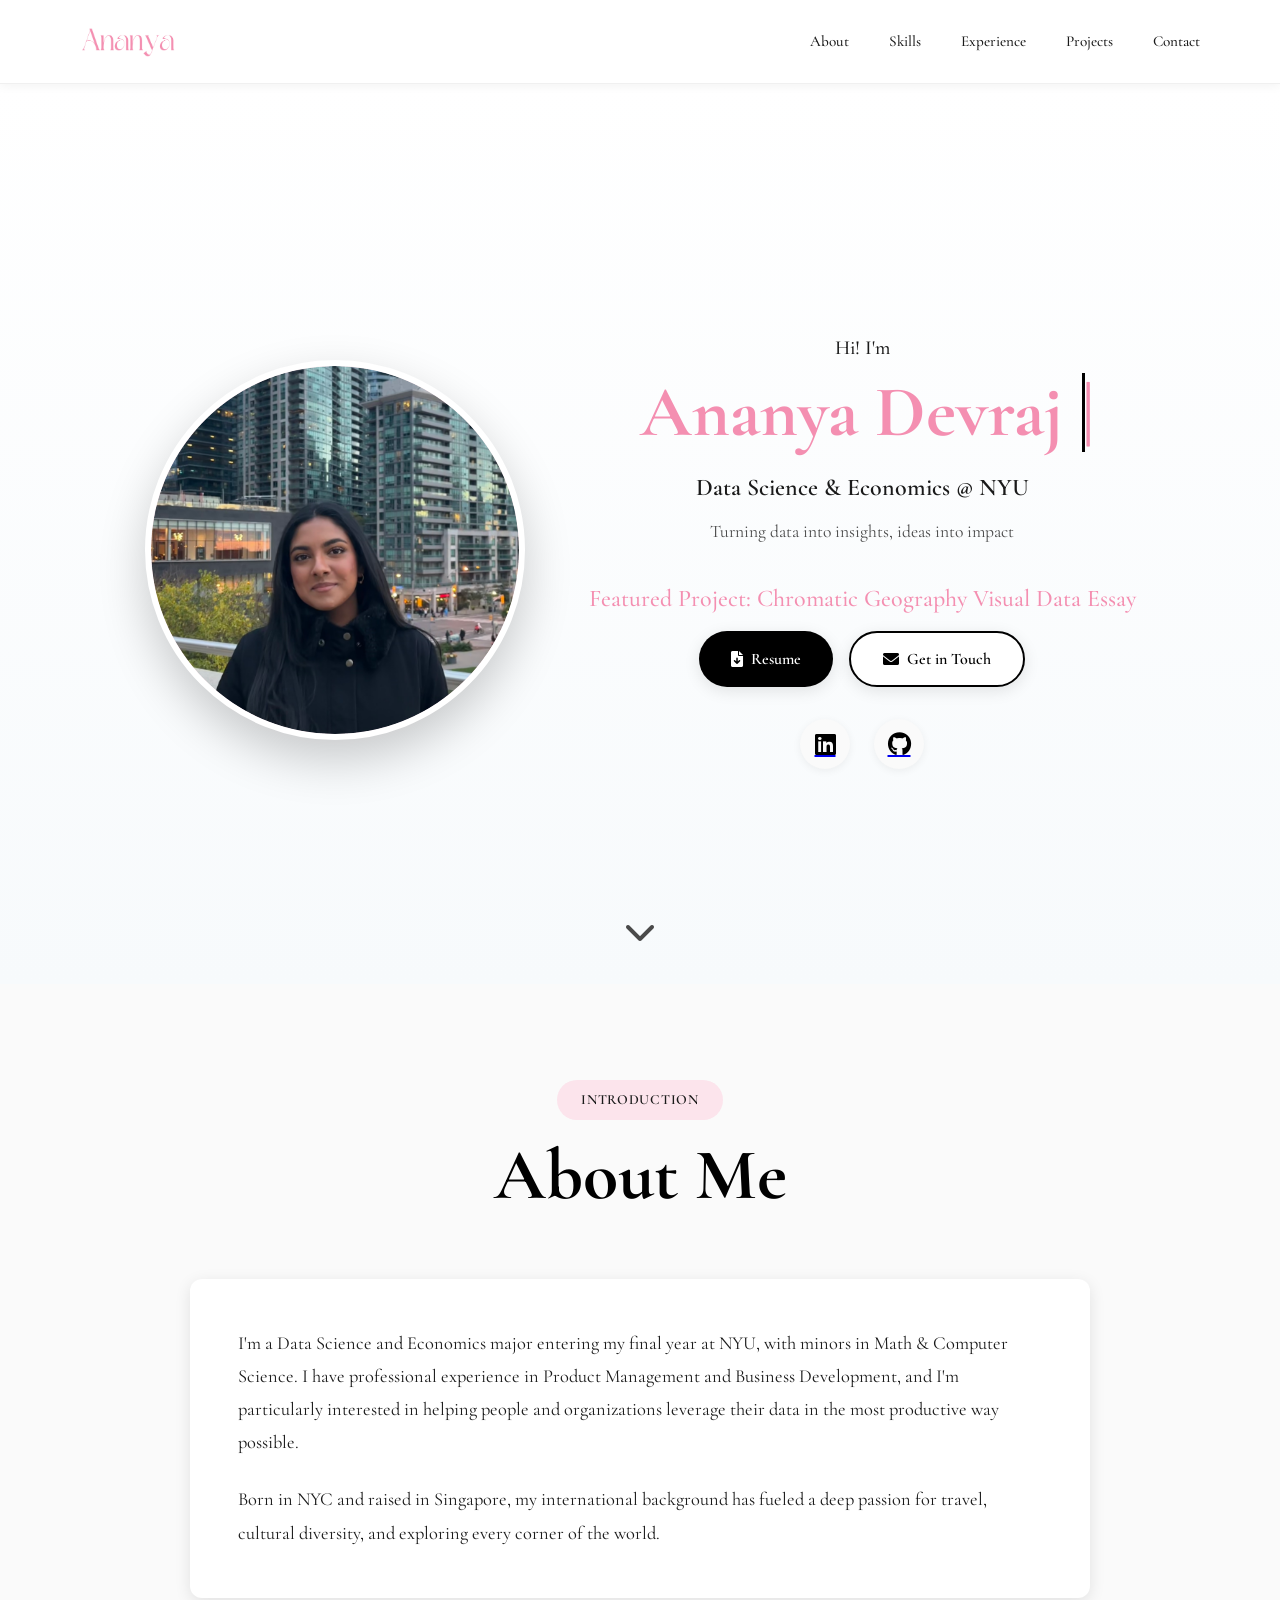
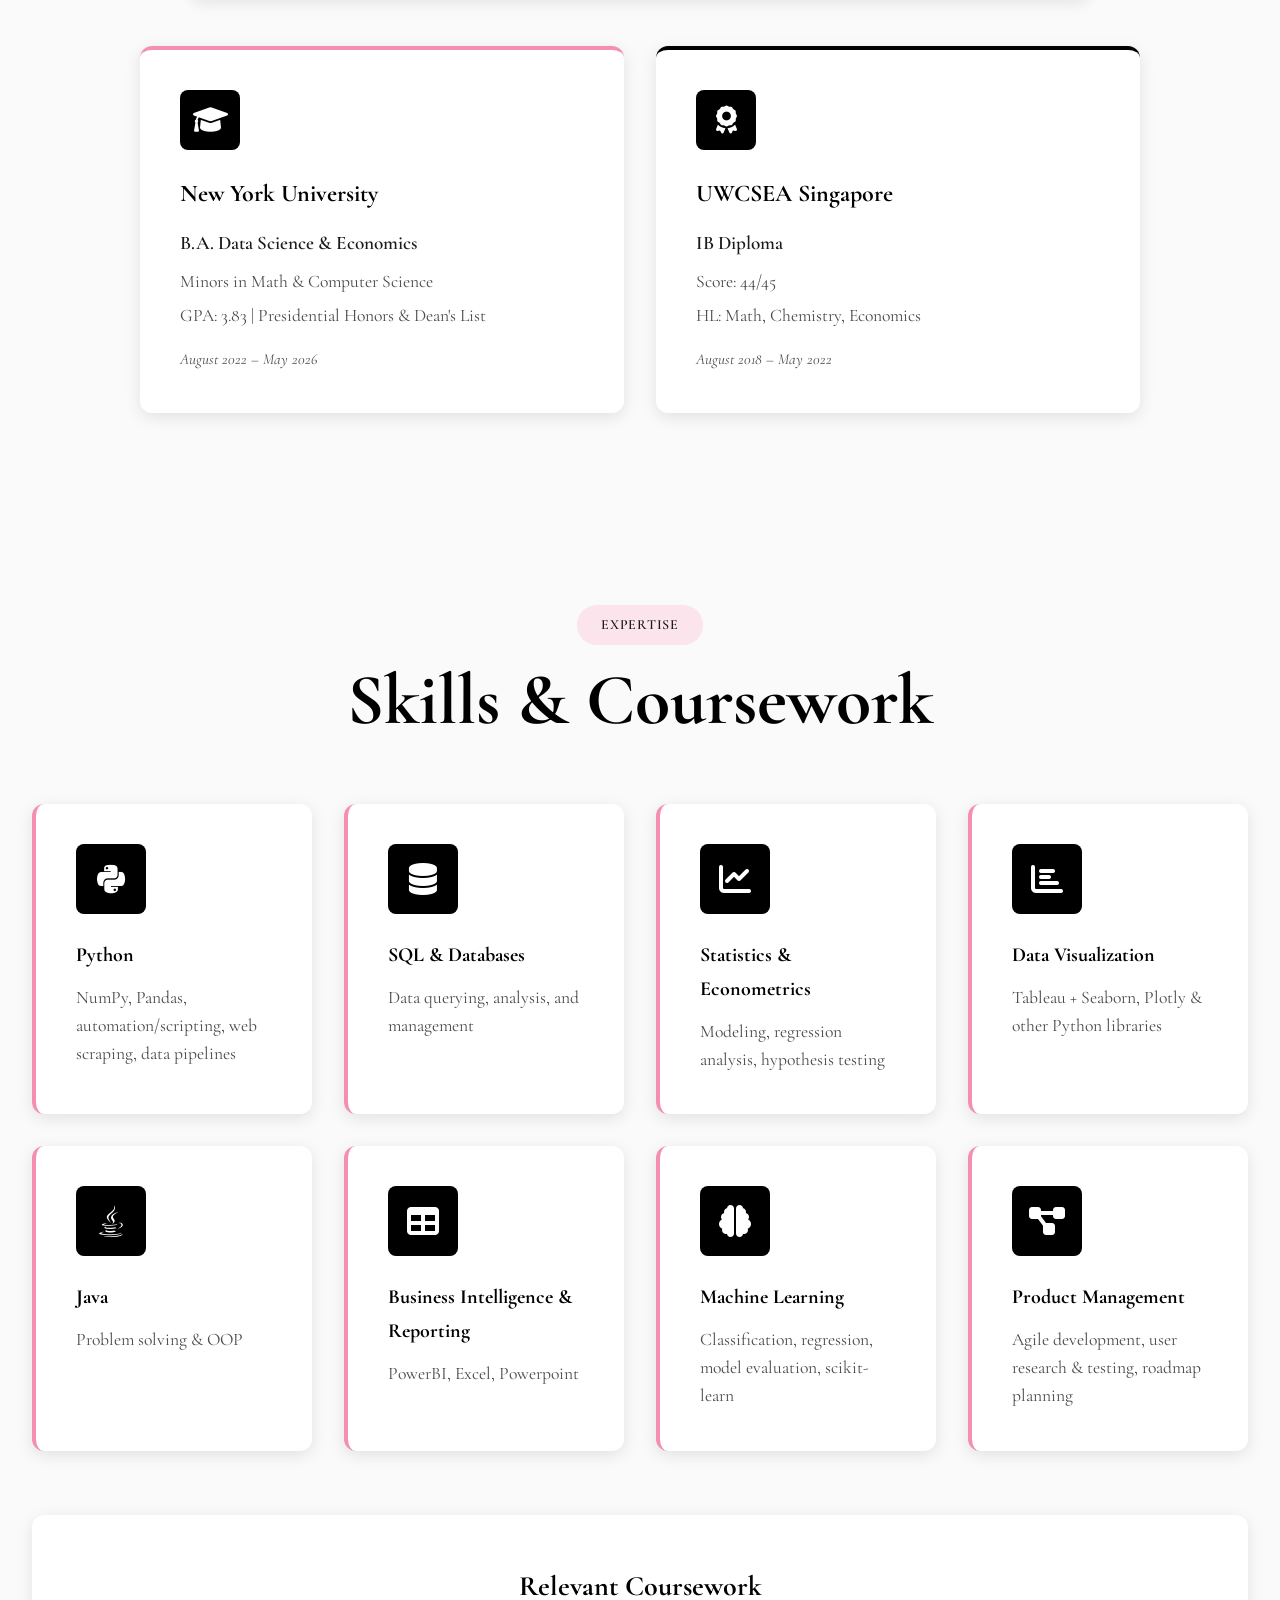
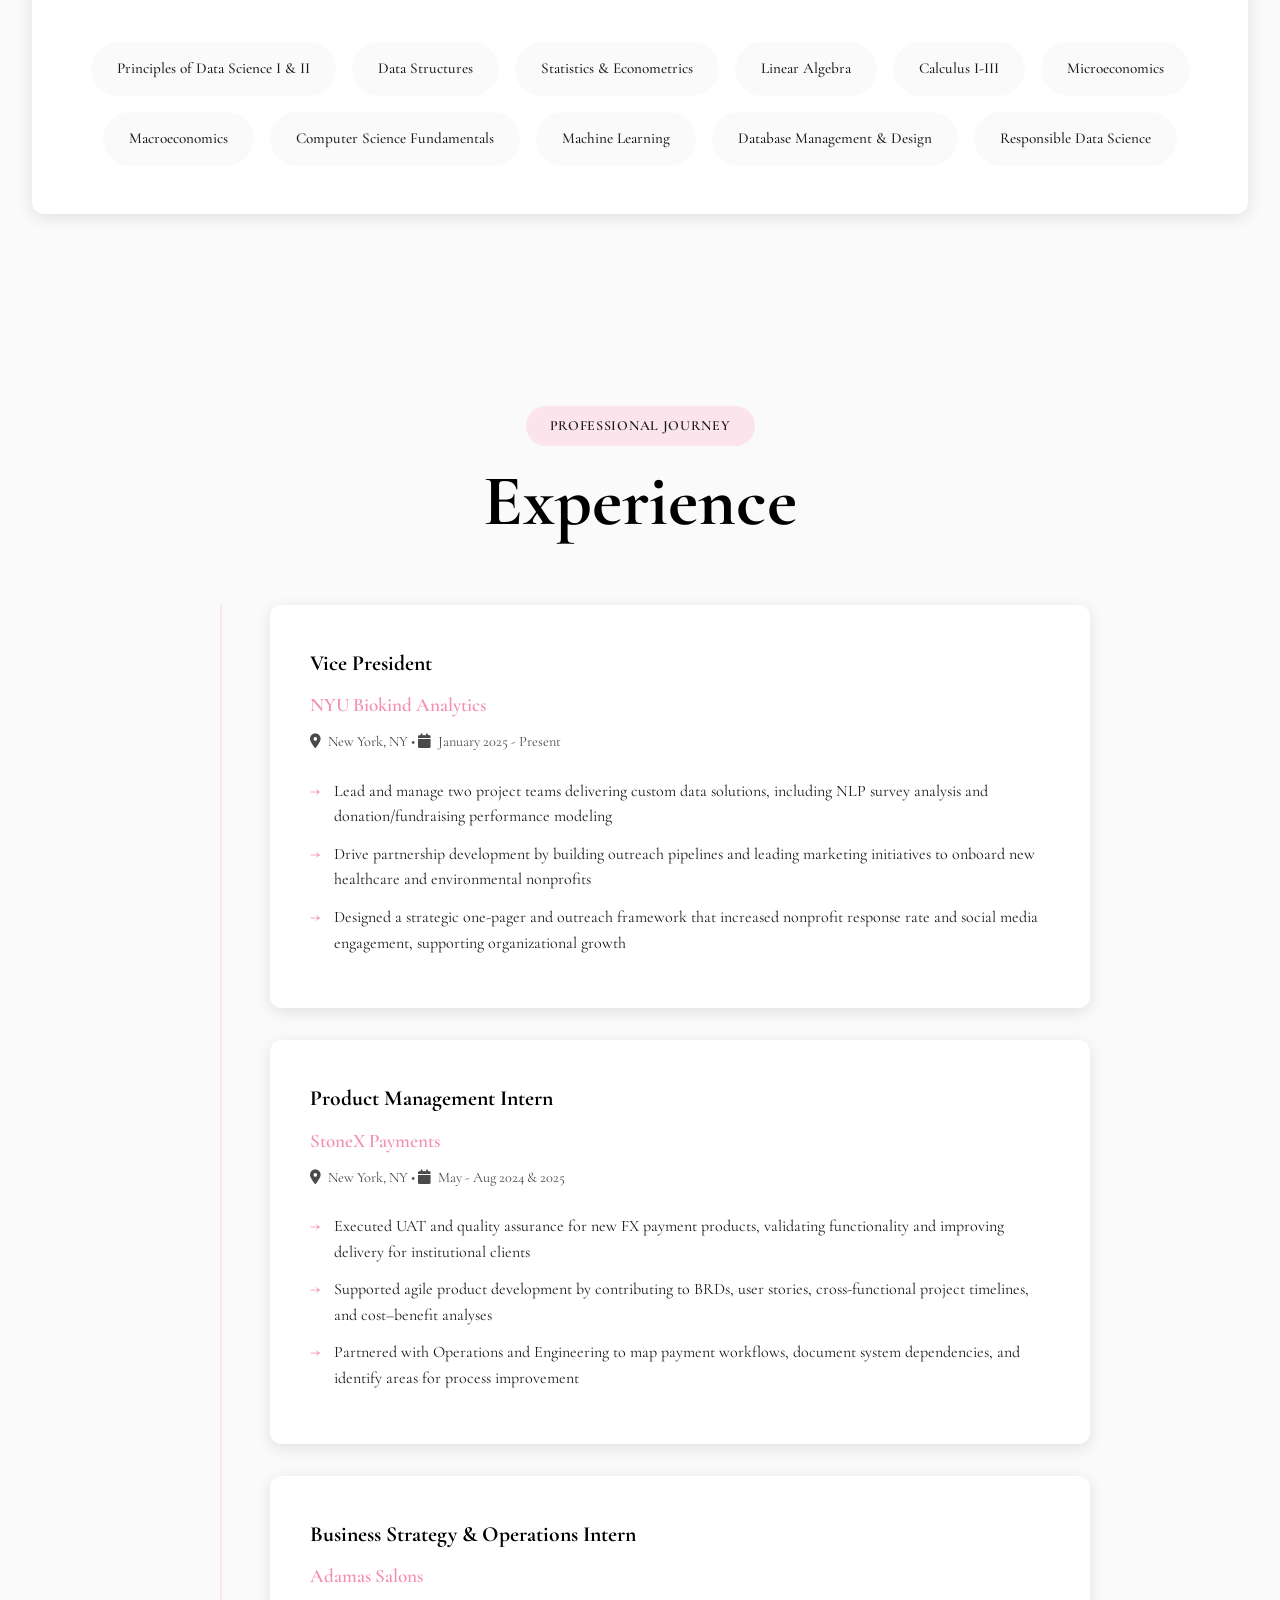
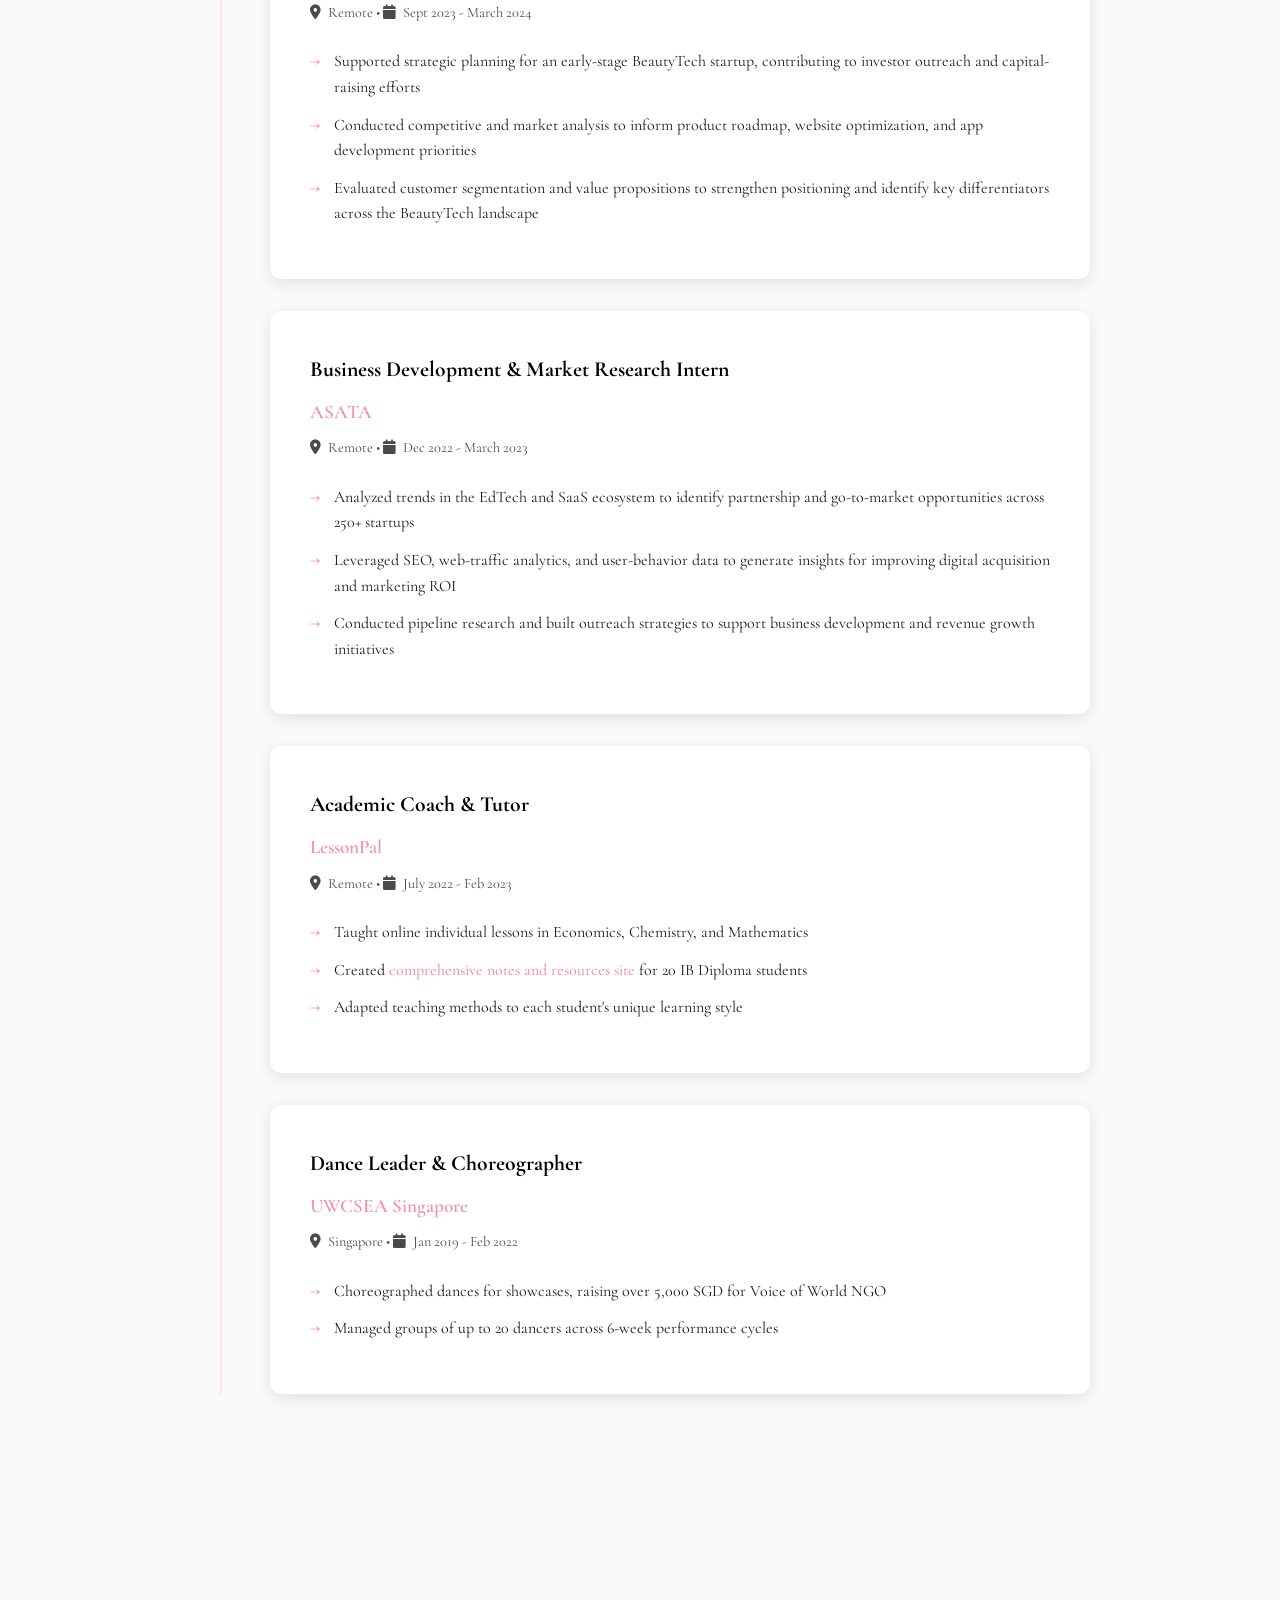
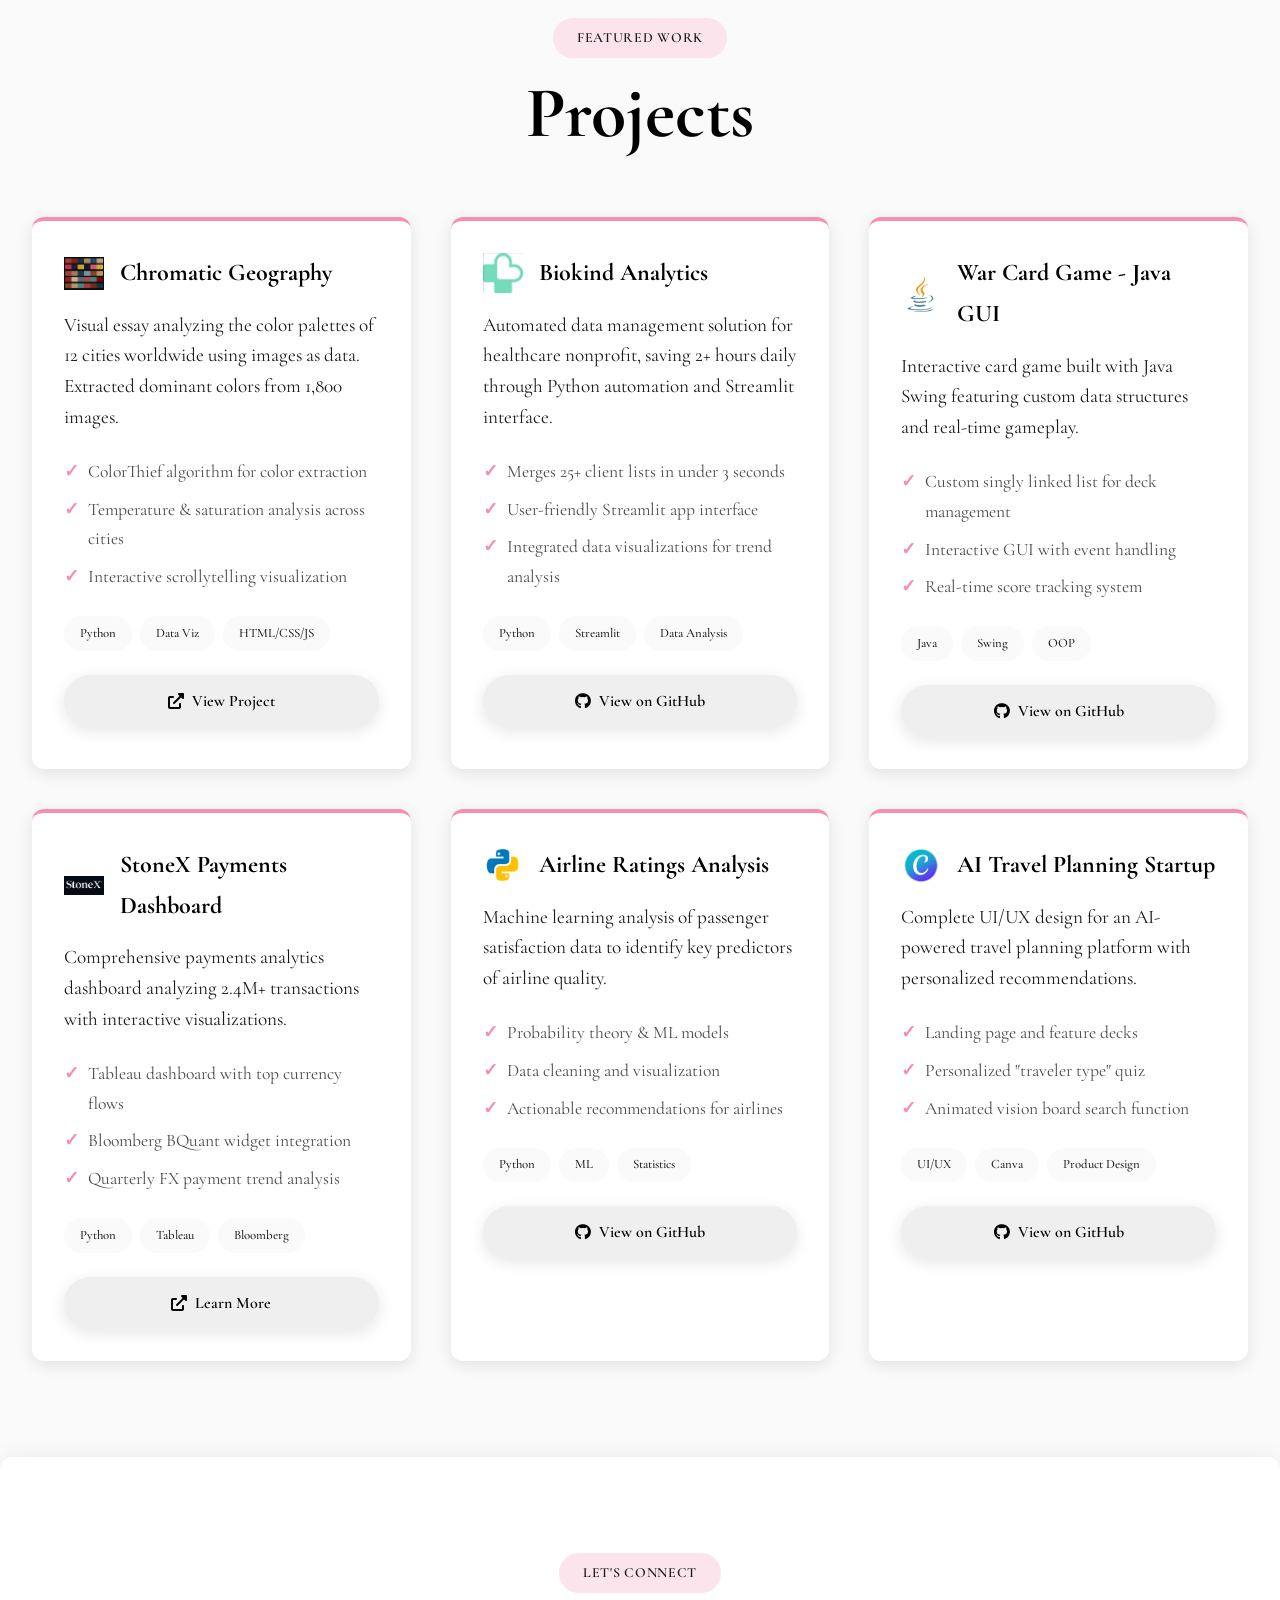
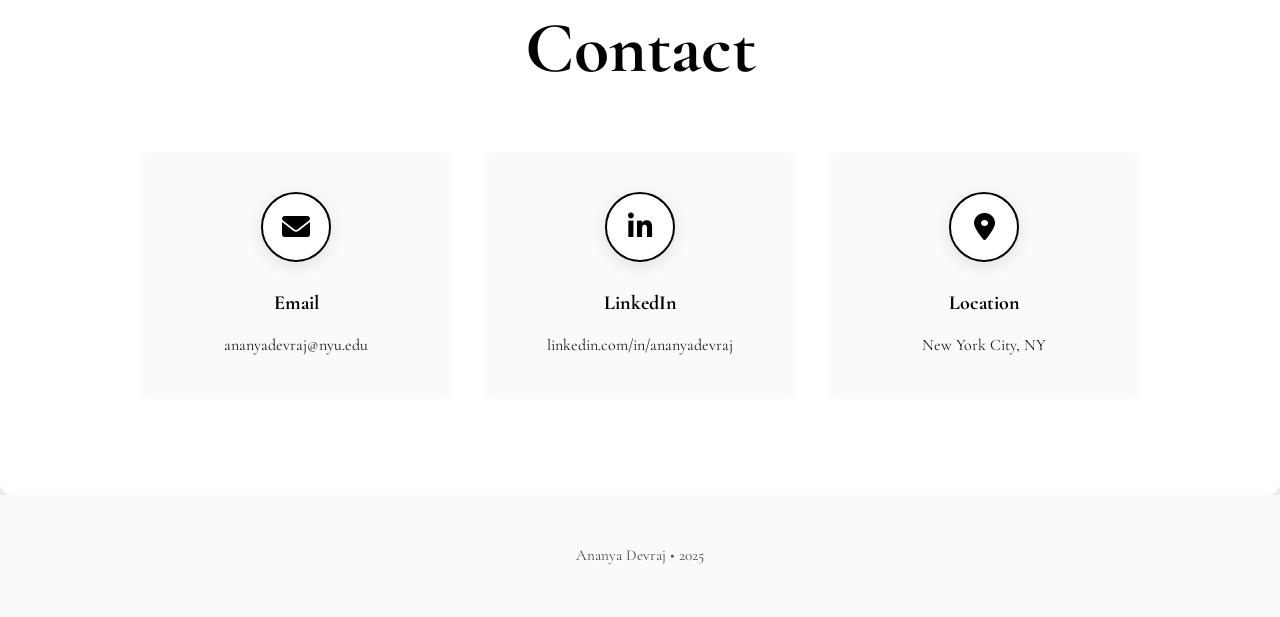
==== commit 581c0440: "updates" ====
--- a/index.html
+++ b/index.html
@@ -59,6 +59,9 @@
                 </h1>
                 <p class="section_text_p2">Data Science & Economics @ NYU</p>
                 <p class="section_text_p3">Turning data into insights, ideas into impact</p>
+                <a href="https://ananyadevraj.github.io/chromatic_geography/" target="_blank" class="featured-project-link">
+                    Featured Project: Chromatic Geography Visual Data Essay
+                </a>
                 <div class="btn-container">
                     <button class="btn btn-color-1" onclick="window.open('./assets/resume.pdf')">
                         <i class="fas fa-file-download"></i> Resume
@@ -335,6 +338,30 @@
         </div>
 
         <div class="projects-grid">
+            <div class = "project-card">
+                    <div class="project-content">
+        <div class="project-title-wrapper">
+            <div style="width: 40px; height: 40px; border-radius: 8px; display: flex; align-items: center; justify-content: center;">
+                <img src="./assets/chromatic.png" alt="Chromatic Geography" class="project-logo"/>
+            </div>
+            <h3>Chromatic Geography</h3>
+        </div>
+        <p class="project-description">Visual essay analyzing the color palettes of 12 cities worldwide using images as data. Extracted dominant colors from 1,800 images.</p>
+        <ul class="project-highlights">
+            <li>ColorThief algorithm for color extraction</li>
+            <li>Temperature & saturation analysis across cities</li>
+            <li>Interactive scrollytelling visualization</li>
+        </ul>
+        <div class="project-tags">
+            <span class="tag">Python</span>
+            <span class="tag">Data Viz</span>
+            <span class="tag">HTML/CSS/JS</span>
+        </div>
+        <button class="btn project-btn" onclick="window.open('https://ananyadevraj.github.io/chromatic_geography/')">
+            <i class="fas fa-external-link-alt"></i> View Project
+        </button>
+    </div>
+            </div>
             <div class="project-card">
                 <div class="project-content">
                     <div class="project-title-wrapper">
--- a/style.css
+++ b/style.css
@@ -35,7 +35,19 @@
     padding: 0;
     box-sizing: border-box;
 }
-
+.featured-project-link {
+    display: inline-block;
+    color: var(--pink-light);
+    font-size: 1.5rem;
+    font-weight: 500;
+    text-decoration: none;
+    margin-bottom: 0.7rem;
+    transition: var(--transition);
+}
+
+.featured-project-link:hover {
+    color: var(--pink);
+}
 html {
     scroll-behavior: smooth;
 }
@@ -495,20 +507,20 @@
 }
 
 .education-card .degree {
+    font-size: 1.2rem;
+    font-weight: 600;
+    color: var(--text-secondary);
+    margin-bottom: 0.5rem;
+}
+
+.education-card .details {
     font-size: 1.1rem;
-    font-weight: 600;
-    color: var(--text-secondary);
-    margin-bottom: 0.5rem;
-}
-
-.education-card .details {
-    font-size: 0.95rem;
     color: var(--text-light);
     margin-bottom: 0.25rem;
 }
 
 .education-card .date {
-    font-size: 0.875rem;
+    font-size: 0.95rem;
     color: var(--text-light);
     margin-top: 1rem;
     font-style: italic;
@@ -568,6 +580,7 @@
 .skill-card p {
     color: var(--text-light);
     line-height: 1.6;
+    font-size:1.1rem;
 }
 
 .coursework-section {
@@ -662,14 +675,14 @@
 }
 
 .experience-title-group .company {
-    font-size: 1.1rem;
+    font-size: 1.2rem;
     font-weight: 600;
-    color: var(--text-secondary);
+    color: var(--pink-light);
     margin-bottom: 0.5rem;
 }
 
 .location-date {
-    font-size: 0.875rem;
+    font-size: 0.9rem;
     color: var(--text-light);
 }
 
@@ -694,7 +707,7 @@
     content: '→';
     position: absolute;
     left: 0;
-    color: var(--text-light);
+    color: var(--pink-light);
     font-weight: bold;
 }
 
@@ -781,6 +794,7 @@
     color: var(--text-secondary);
     margin-bottom: 1.5rem;
     line-height: 1.6;
+    font-size:1.2rem;
 }
 
 .project-highlights {
@@ -794,7 +808,7 @@
     margin-bottom: 0.5rem;
     position: relative;
     color: var(--text-light);
-    font-size: 0.95rem;
+    font-size: 1.1rem;
 }
 
 .project-highlights li::before {
@@ -825,7 +839,9 @@
     width: 100%;
     justify-content: center;
 }
-
+.project-btn i{
+   color: black;
+}
 /* Contact Section */
 #contact {
     background: white;
